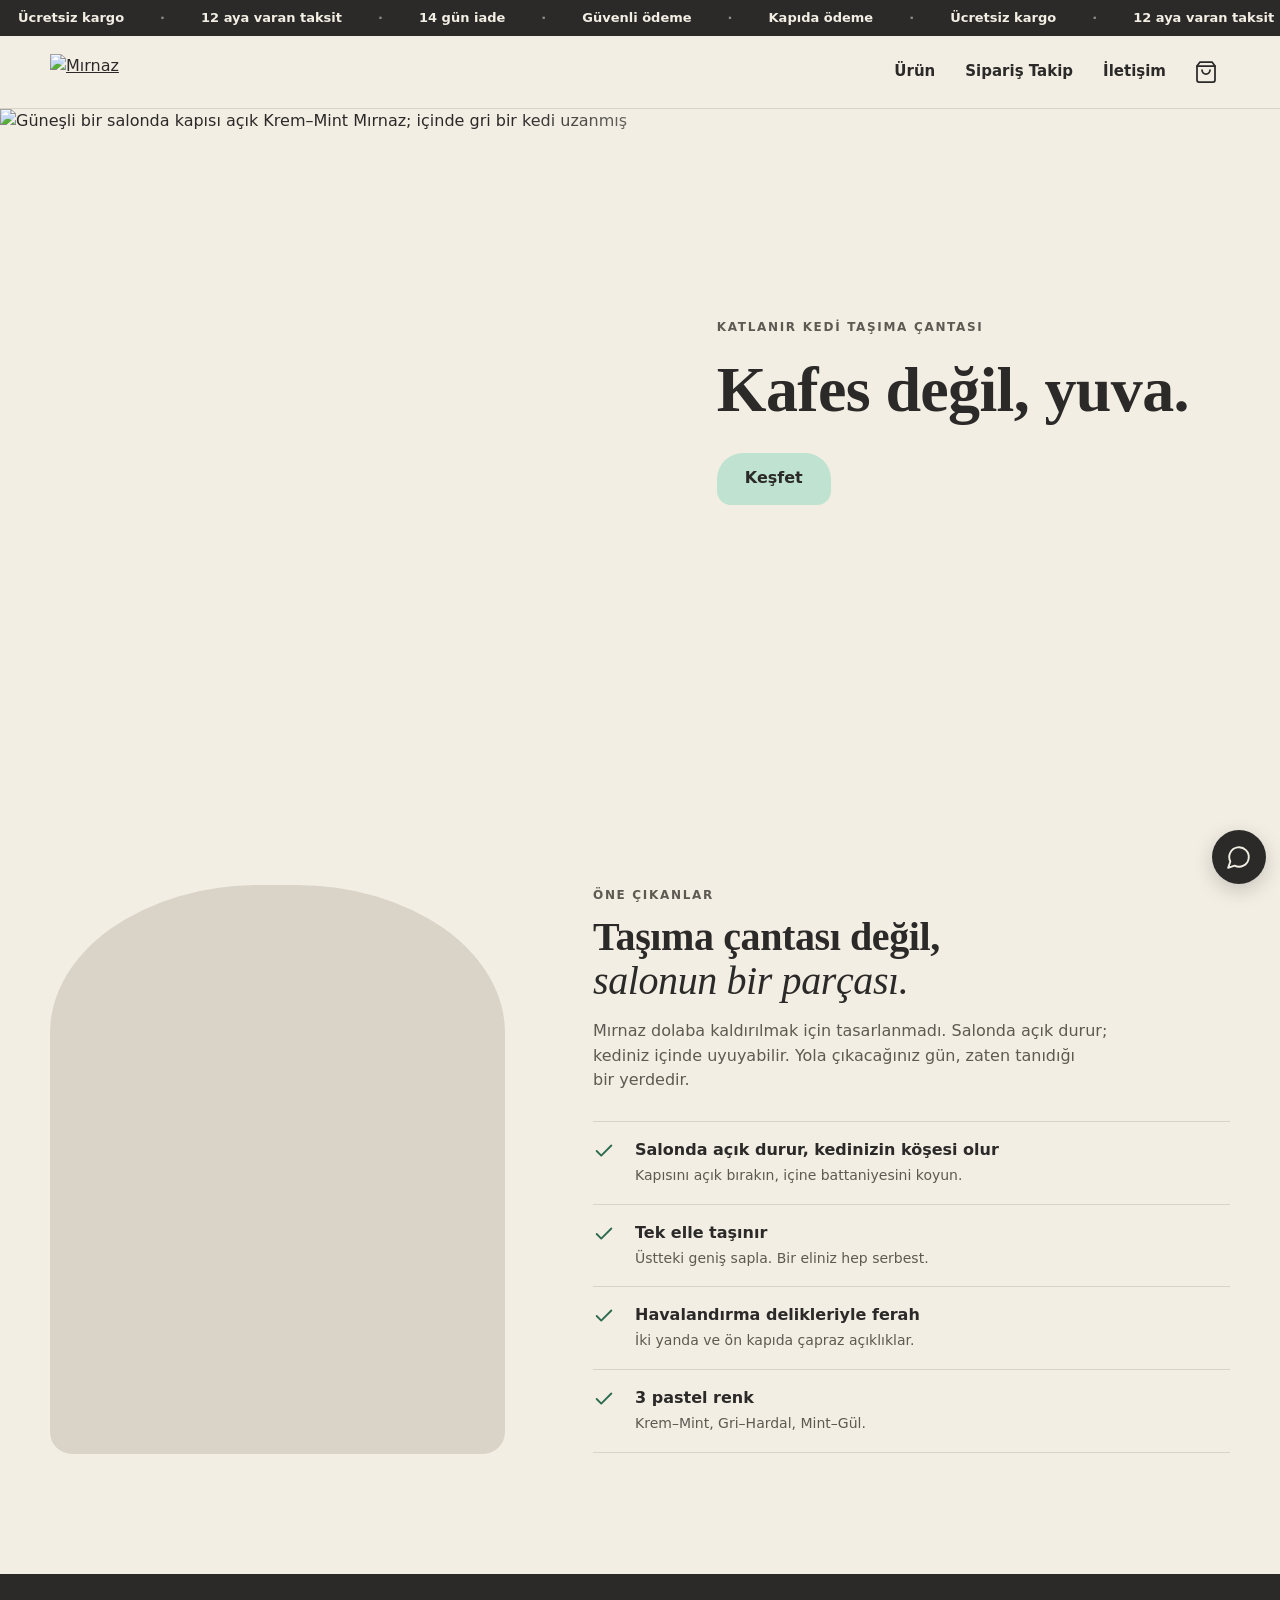
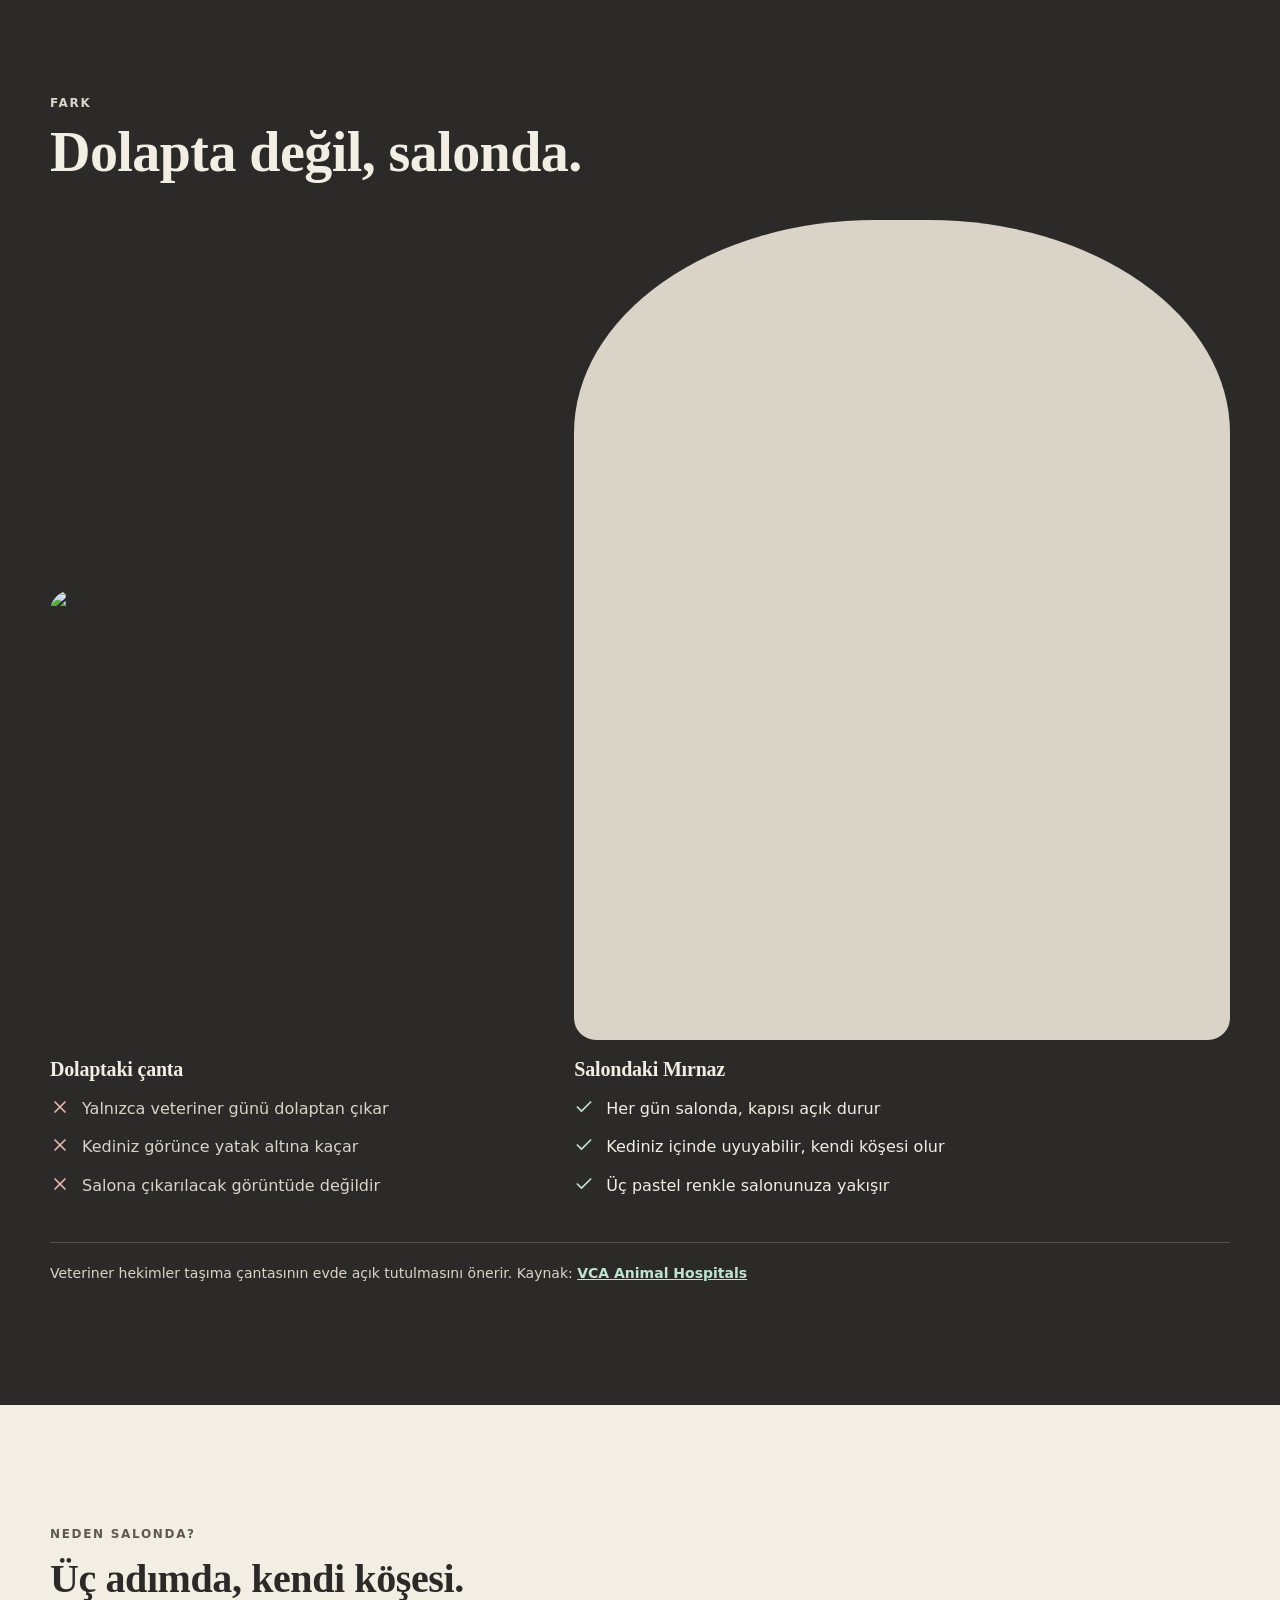
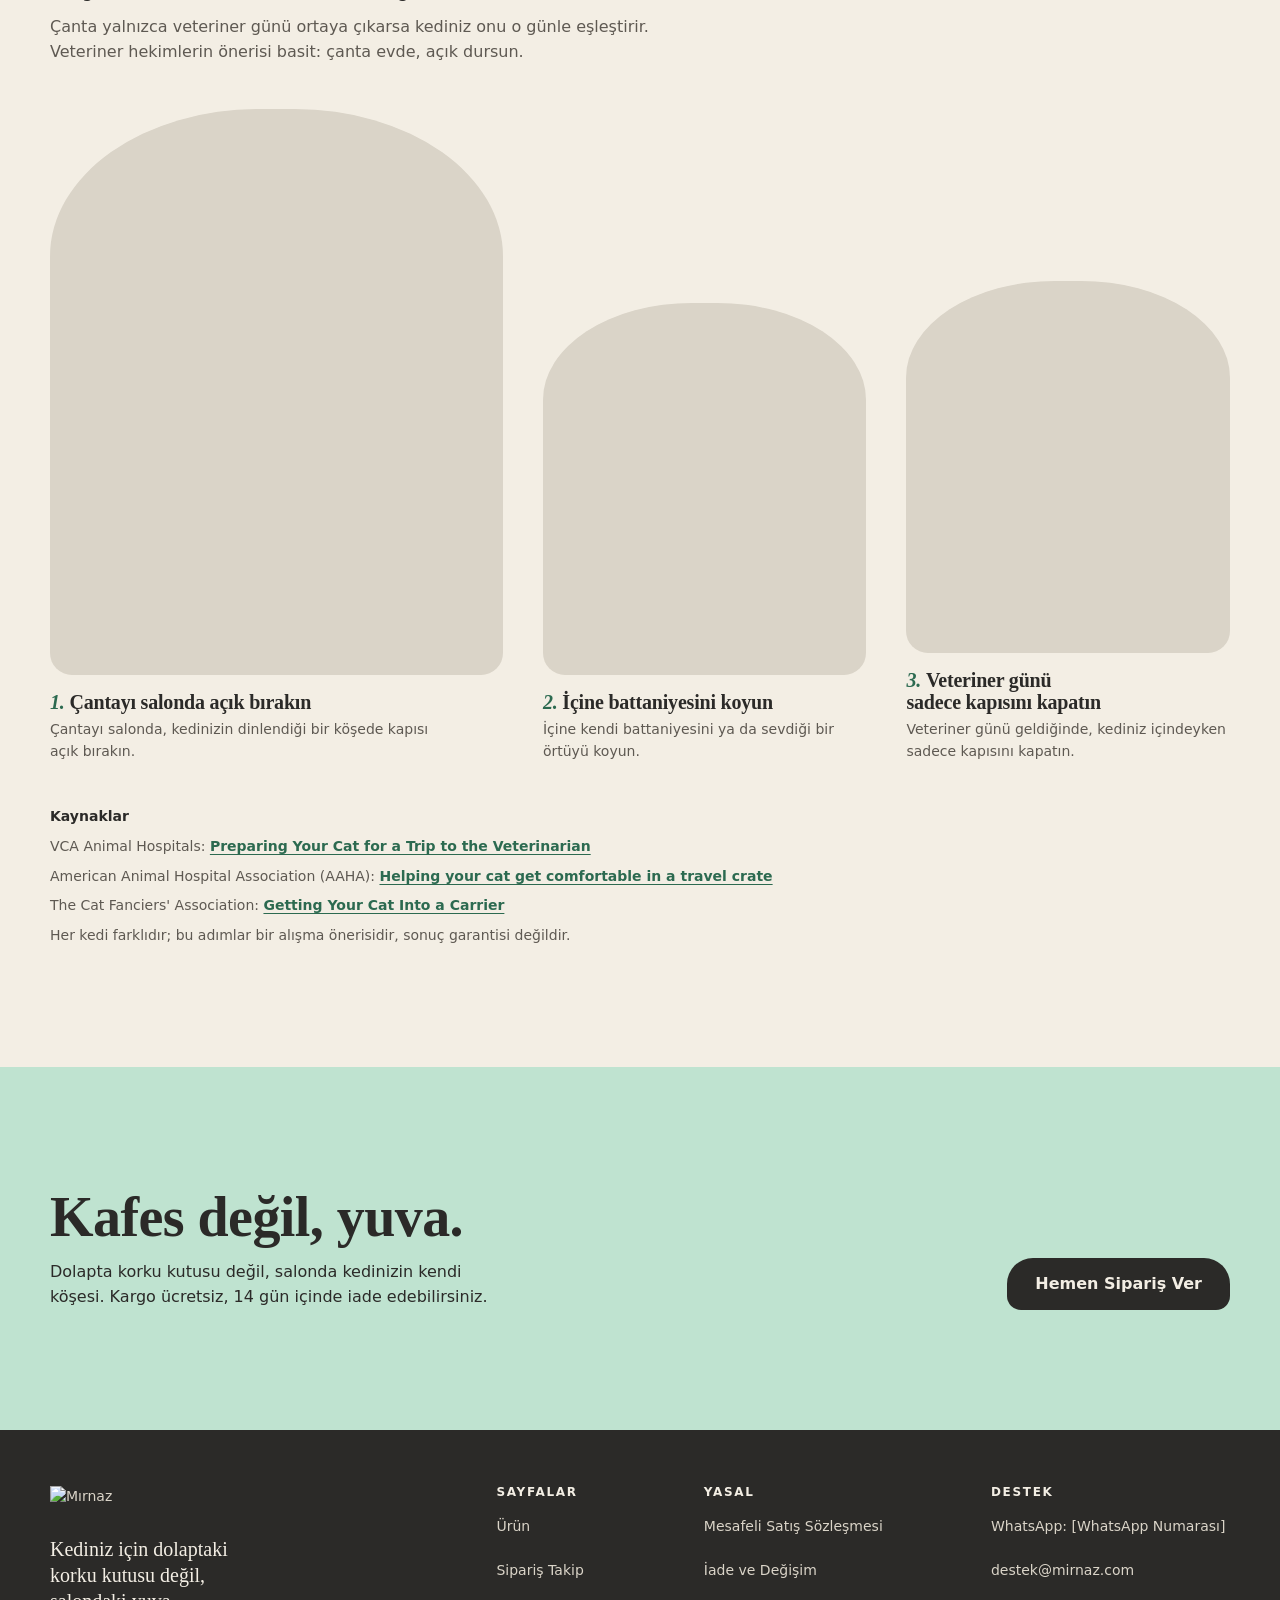
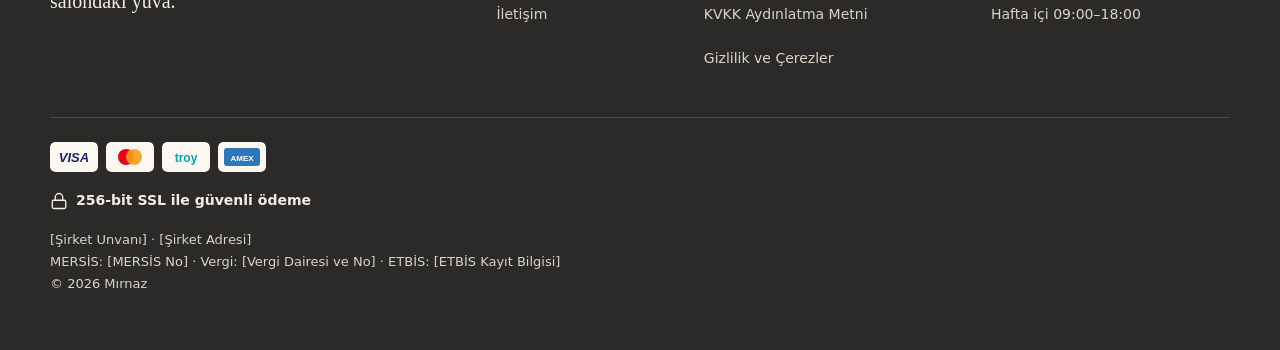
==== index.html @ cc8a9ced "Mirnaz demo site (static export)" ====
<!DOCTYPE html><!--mHyuqJrf4FC2eGvImsXGm--><html lang="tr"><head><meta charSet="utf-8"/><meta name="viewport" content="width=device-width, initial-scale=1"/><link rel="preload" as="image" href="/MirnazDemo/logo/logo-yatay-koyu.svg"/><link rel="preload" as="image" href="/MirnazDemo/logo/logo-yatay-acik.svg"/><style data-precedence="next" data-href="/MirnazDemo/_next/static/css/2a29ddf878c42f1a.css">@font-face{font-family:Fraunces;src:url(/MirnazDemo/fonts/fraunces.woff2) format("woff2");font-weight:400 700;font-style:normal;font-display:swap}@font-face{font-family:Fraunces;src:url(/MirnazDemo/fonts/fraunces-italic.woff2) format("woff2");font-weight:400 700;font-style:italic;font-display:swap}@font-face{font-family:Nunito Sans;src:url(/MirnazDemo/fonts/nunito-sans.woff2) format("woff2");font-weight:400 800;font-style:normal;font-display:swap}:root{--krem:#f3eee4;--kagit:#fbf8f2;--mint:#bfe3d0;--mint-koyu:#2c6a50;--hardal:#e3b04b;--gul:#e9b9b3;--koyu:#2b2a28;--gri-700:#5e5952;--gri-500:#8a847a;--gri-300:#dad4c8;--r-s:8px;--r-m:14px;--r-l:22px;--r-hap:999px;--kemer:46% 46% var(--r-l) var(--r-l) /26% 26% var(--r-l) var(--r-l);--serif:"Fraunces",Georgia,serif;--sans:"Nunito Sans",system-ui,-apple-system,"Segoe UI",sans-serif;--bolum:72px;--kenar:20px;--genis:1180px;--duyuru-y:36px;--header-y:60px}@media (min-width:900px){:root{--bolum:120px;--kenar:40px;--header-y:72px}}*,:after,:before{box-sizing:border-box}html{-webkit-text-size-adjust:100%;scroll-behavior:smooth}body{margin:0;background:var(--krem);color:var(--koyu);font-family:var(--sans);font-size:16px;line-height:1.55;-webkit-font-smoothing:antialiased;overflow-x:hidden}img,svg,video{display:block;max-width:100%}img{height:auto}a{color:inherit}button,input,select,textarea{font:inherit;color:inherit}dd,dl,figure,h1,h2,h3,ol,p,ul{margin:0;padding:0}ol,ul{list-style:none}h1,h2,h3{font-family:var(--serif);font-weight:560;line-height:1.1;letter-spacing:-.01em;text-wrap:balance}p{text-wrap:pretty}:focus-visible{outline:3px solid var(--mint-koyu);outline-offset:3px;border-radius:4px}.gorunmez{width:1px;height:1px;overflow:hidden;clip:rect(0 0 0 0);white-space:nowrap}.atla,.gorunmez{position:absolute}.atla{left:-999px;top:8px;background:var(--koyu);color:var(--krem);padding:10px 16px;border-radius:var(--r-s);z-index:100}.atla:focus{left:8px}.sar{width:100%;max-width:calc(var(--genis) + 2 * var(--kenar));margin:0 auto;padding:0 var(--kenar)}.bolum{padding:var(--bolum) 0}.ust-etiket{font-size:12px;font-weight:700;letter-spacing:.14em;color:var(--gri-700)}.h1,.h2,.h3{font-family:var(--serif);font-weight:560;line-height:1.1;letter-spacing:-.01em}.h1{font-size:40px}.h2{font-size:28px}.h3{font-size:20px}@media (min-width:900px){.h1{font-size:56px}.h2{font-size:40px}}.italik{font-style:italic;font-weight:480}.ikincil{color:var(--gri-700)}.kucuk{font-size:14px}.link{color:var(--mint-koyu);font-weight:700;text-underline-offset:3px}.dogrulanacak{color:var(--gri-700);font-style:italic}.btn{display:inline-flex;align-items:center;justify-content:center;gap:8px;min-height:52px;padding:0 28px;border:0;cursor:pointer;text-decoration:none;font-weight:800;font-size:16px;border-radius:26px 26px var(--r-m) var(--r-m);transition:transform .15s ease,background .15s ease;-webkit-tap-highlight-color:transparent}.btn:active{transform:translateY(1px)}.btn-birincil{background:var(--mint);color:var(--koyu)}.btn-birincil:hover{background:#b0dbc5}.btn-ikincil{background:transparent;color:var(--koyu);box-shadow:inset 0 0 0 1.5px var(--koyu)}.btn-koyu{background:var(--koyu);color:var(--krem)}.btn-tam{width:100%}.btn[disabled]{opacity:.6;cursor:default}.kemer{border-radius:var(--kemer);overflow:hidden;background:var(--gri-300)}.kemer img,.kemer video{width:100%;height:100%;object-fit:cover}.rozet{display:inline-flex;gap:6px;background:var(--mint);color:var(--koyu);font-size:12px;font-weight:800;letter-spacing:.06em;padding:6px 12px 5px;border-radius:14px 14px 6px 6px}.duyuru,.rozet{align-items:center}.duyuru{height:var(--duyuru-y);background:var(--koyu);color:var(--krem);font-size:13px;font-weight:600;overflow:hidden;display:flex}.duyuru-serit{display:flex;gap:0;white-space:nowrap;animation:kay 34s linear infinite}.duyuru-serit span{padding:0 18px}.duyuru-serit span:after{content:"·";margin-left:36px;opacity:.5}.duyuru.durdu .duyuru-serit{animation-play-state:paused}@keyframes kay{to{transform:translateX(-50%)}}.header{position:-webkit-sticky;position:sticky;top:0;z-index:40;background:rgba(243,238,228,.96);border-bottom:1px solid var(--gri-300)}.header-ic{height:var(--header-y);justify-content:space-between;gap:12px}.header-ic,.logo-link{display:flex;align-items:center}.logo-link{min-height:44px}.logo-link img{height:30px;width:auto}@media (min-width:900px){.logo-link img{height:36px}}.menu{display:flex;gap:2px}.menu,.menu a{align-items:center}.menu a{display:none;min-height:44px;padding:0 14px;text-decoration:none;font-weight:700;font-size:15px;border-radius:var(--r-hap)}.menu a:hover{background:rgba(43,42,40,.06)}@media (min-width:760px){.menu a{display:inline-flex}}.ikon-btn{position:relative;width:48px;height:48px;display:inline-flex;background:none;border:0;cursor:pointer;border-radius:50%}.ikon-btn,.sepet-adet{align-items:center;justify-content:center}.sepet-adet{position:absolute;top:4px;right:2px;min-width:20px;height:20px;padding:0 5px;background:var(--mint);color:var(--koyu);border-radius:var(--r-hap);font-size:12px;font-weight:800;display:flex}.mobil-menu{display:flex;gap:4px;overflow-x:auto;padding:0 var(--kenar) 8px;margin-top:-4px}.mobil-menu a{flex:none;min-height:44px;display:inline-flex;align-items:center;padding:0 14px;font-weight:700;font-size:14px;text-decoration:none;background:var(--kagit);border:1px solid var(--gri-300);border-radius:var(--r-hap)}@media (min-width:760px){.mobil-menu{display:none}}.perde{position:fixed;inset:0;background:rgba(43,42,40,.45);z-index:60}.cekmece{position:fixed;top:0;right:0;bottom:0;width:min(420px,100%);background:var(--kagit);z-index:61;display:flex;flex-direction:column;box-shadow:-8px 0 40px rgba(0,0,0,.12)}.cekmece-bas{display:flex;align-items:center;justify-content:space-between;padding:14px 12px 14px 20px;border-bottom:1px solid var(--gri-300)}.cekmece-govde{flex:1 1;overflow-y:auto;padding:16px 20px}.cekmece-alt{padding:16px 20px calc(16px + env(safe-area-inset-bottom));border-top:1px solid var(--gri-300);grid-gap:12px}.cekmece-alt,.satir{display:grid;gap:12px}.satir{grid-template-columns:72px 1fr auto;grid-gap:12px;align-items:center;padding:12px 0;border-bottom:1px solid var(--gri-300)}.satir img{width:72px;height:72px;border-radius:var(--r-m);background:var(--krem)}.adetci{border:1.5px solid var(--gri-300);border-radius:var(--r-hap)}.adetci,.adetci button{display:inline-flex;align-items:center}.adetci button{width:44px;height:44px;background:none;border:0;cursor:pointer;justify-content:center}.adetci span{min-width:22px;text-align:center;font-weight:800}.oneri{background:var(--krem);border-radius:var(--r-m);padding:14px 16px;margin-top:16px;display:grid;grid-gap:10px;gap:10px}.toplam-satir{display:flex;justify-content:space-between;align-items:baseline;gap:12px}.toplam-satir strong{font-size:20px}.hero{position:relative}.hero img,.hero picture{width:100%}.hero img{aspect-ratio:4/5;object-fit:cover}.hero:after{content:"";pointer-events:none;background:linear-gradient(180deg,rgba(243,238,228,.88) 0,rgba(243,238,228,.7) 26%,rgba(243,238,228,0) 48%)}.hero-metin,.hero:after{position:absolute;inset:0}.hero-metin{z-index:1;padding:32px var(--kenar) 8%;display:flex;flex-direction:column;align-items:flex-start;gap:12px}.hero-metin h1{font-size:44px;max-width:9ch}.hero-cta{margin-top:auto}@media (min-width:900px){.hero img{aspect-ratio:16/8.2}.hero:after{background:linear-gradient(270deg,rgba(243,238,228,.94) 0,rgba(243,238,228,.86) 34%,rgba(243,238,228,0) 60%)}.hero-metin{inset:0 0 0 auto;width:44%;justify-content:center;padding:0 var(--kenar) 4% 0;gap:18px}.hero-metin h1{font-size:64px;max-width:none}.hero-cta{margin-top:10px}}.one{display:grid;grid-gap:36px;gap:36px;align-items:center}@media (min-width:900px){.one{grid-template-columns:5fr 7fr;gap:88px}}.one-gorsel{aspect-ratio:4/5}.liste{display:grid;margin-top:28px;border-top:1px solid var(--gri-300)}.liste li{display:grid;grid-template-columns:28px 1fr;grid-gap:14px;gap:14px;padding:16px 0;border-bottom:1px solid var(--gri-300)}.liste svg{color:var(--mint-koyu);margin-top:2px}.liste strong{display:block;font-weight:800}.kontrast{background:var(--koyu);color:var(--krem)}.kontrast .ust-etiket{color:var(--gri-300)}.kontrast-izgara{display:grid;grid-gap:28px;gap:28px;margin-top:36px}@media (min-width:900px){.kontrast-izgara{grid-template-columns:5fr 7fr;gap:56px;align-items:end}}.kontrast figure{display:grid;grid-gap:18px;gap:18px}.kontrast .eski{aspect-ratio:4/5;border-radius:var(--r-l);overflow:hidden}.kontrast .eski img,.kontrast .yeni img{width:100%;height:100%;object-fit:cover}.kontrast .yeni{aspect-ratio:4/5}@media (min-width:900px){.kontrast .eski{max-width:360px}}.kontrast h3{font-size:20px;margin-bottom:10px}.madde li{display:grid;grid-template-columns:22px 1fr;grid-gap:10px;gap:10px;padding:7px 0;color:var(--gri-300)}.madde.iyi li{color:var(--krem)}.madde.iyi svg{color:var(--mint)}.madde.kotu svg{color:var(--gul)}.bilgi-notu{margin-top:36px;padding-top:20px;border-top:1px solid rgba(243,238,228,.2);color:var(--gri-300);font-size:14px}.bilgi-notu a{color:var(--mint);font-weight:700}.rehber-bas{display:grid;grid-gap:14px;gap:14px;max-width:640px}.adimlar{display:grid;grid-gap:40px;gap:40px;margin-top:44px;counter-reset:adim}.adim{display:grid;grid-gap:16px;gap:16px;counter-increment:adim}.adim .kemer{aspect-ratio:4/5}.adim h3:before{content:counter(adim) ". ";font-style:italic;color:var(--mint-koyu)}@media (min-width:900px){.adimlar{grid-template-columns:7fr 5fr 5fr;gap:40px;align-items:end}.adim:nth-child(2) .kemer,.adim:nth-child(3) .kemer{aspect-ratio:4/4.6}}.kaynakca{margin-top:44px;display:grid;grid-gap:8px;gap:8px;font-size:14px;color:var(--gri-700)}.kapanis{background:var(--mint);text-align:left}.kapanis-ic{display:grid;grid-gap:22px;gap:22px;justify-items:start}@media (min-width:900px){.kapanis-ic{grid-template-columns:1fr auto;align-items:end}}.yorumlar{display:grid;grid-gap:16px;gap:16px;margin-top:32px}@media (min-width:900px){.yorumlar{grid-template-columns:7fr 5fr}}.yorum{background:var(--kagit);border-radius:var(--r-l);padding:24px;display:grid;grid-gap:12px;gap:12px}.urun{display:grid;grid-gap:20px;gap:20px;padding-top:12px}@media (min-width:900px){.urun{grid-template-columns:7fr 5fr;gap:64px;padding-top:40px;align-items:start}.urun-bilgi{position:-webkit-sticky;position:sticky;top:calc(var(--header-y) + 24px)}}.galeri-ana{position:relative}.galeri-serit{display:flex;overflow-x:auto;scroll-snap-type:x mandatory;scrollbar-width:none;margin:0 calc(-1 * var(--kenar))}.galeri-serit::-webkit-scrollbar{display:none}.galeri-serit button{flex:none;width:100%;scroll-snap-align:center;padding:0;border:0;background:var(--kagit);cursor:zoom-in;aspect-ratio:1/.86}.galeri-serit img{width:100%;height:100%;object-fit:cover}.noktalar{gap:0;margin-top:0}.noktalar,.noktalar button{display:flex;justify-content:center}.noktalar button{width:44px;height:44px;padding:0;border:0;background:none;cursor:pointer;align-items:center}.noktalar i{width:8px;height:8px;border-radius:50%;background:var(--gri-300)}.noktalar [aria-current=true] i{background:var(--koyu)}.onizlemeler{display:none}@media (min-width:900px){.galeri-serit{margin:0;border-radius:var(--kemer)}.galeri-serit button{aspect-ratio:1/1}.noktalar{display:none}.onizlemeler{display:grid;grid-template-columns:repeat(6,1fr);grid-gap:10px;gap:10px;margin-top:12px}.onizlemeler button{padding:0;border:0;background:var(--kagit);border-radius:var(--r-m);overflow:hidden;cursor:pointer;aspect-ratio:1;opacity:.7}.onizlemeler [aria-current=true]{opacity:1;box-shadow:0 0 0 2px var(--koyu)}.onizlemeler img{width:100%;height:100%;object-fit:cover}}.tamekran{position:fixed;inset:0;z-index:80;background:rgba(43,42,40,.96);display:flex;align-items:center;justify-content:center;padding:16px}.tamekran img{max-width:100%;max-height:100%;object-fit:contain;border-radius:var(--r-m)}.tamekran .kapat{position:absolute;top:12px;right:12px;color:var(--krem)}.urun-bilgi{display:grid;grid-gap:14px;gap:14px}.urun-bilgi h1{font-size:28px}@media (min-width:900px){.urun-bilgi h1{font-size:40px}.urun-bilgi{gap:18px}}.renkler{display:flex;gap:8px;flex-wrap:wrap}.renk{display:inline-flex;align-items:center;gap:8px;min-height:44px;padding:0 14px 0 8px;background:var(--kagit);border:1.5px solid var(--gri-300);border-radius:var(--r-hap);cursor:pointer;font-weight:700;font-size:14px}.renk[aria-pressed=true]{border-color:var(--koyu);box-shadow:inset 0 0 0 1px var(--koyu)}.renk i{width:26px;height:26px;border-radius:50%;border:1px solid rgba(0,0,0,.12)}.cipler{display:flex;flex-wrap:wrap;gap:6px 14px;font-size:14px;color:var(--gri-700)}.cipler li{display:inline-flex;align-items:center;gap:6px}.cipler svg{color:var(--mint-koyu)}.fiyat{font-family:var(--serif);font-size:40px;font-weight:600;line-height:1}.paketler{display:grid;grid-template-columns:1fr 1fr;grid-gap:8px;gap:8px}.paket{text-align:left;background:var(--kagit);border:1.5px solid var(--gri-300);border-radius:var(--r-m);padding:10px 14px;cursor:pointer;display:grid;grid-gap:2px;gap:2px;min-height:64px}.paket[aria-pressed=true]{border-color:var(--koyu);box-shadow:inset 0 0 0 1px var(--koyu)}.paket b{font-weight:800}.paket span{font-size:13px;color:var(--gri-700)}.butonlar{display:grid;grid-gap:8px;gap:8px}.guven{display:flex;flex-wrap:wrap;gap:6px 16px;font-size:13px;font-weight:700}.guven li{display:inline-flex;align-items:center;gap:6px}.guven svg{color:var(--mint-koyu)}.teslimat{background:var(--kagit);border-radius:var(--r-m);padding:12px 14px;font-size:14px;display:grid;grid-template-columns:22px 1fr;grid-gap:10px;gap:10px;min-height:68px}.video-bolum{display:grid;grid-gap:24px;gap:24px;align-items:center}@media (min-width:900px){.video-bolum{grid-template-columns:5fr 7fr;gap:80px}}.video-bolum .kemer{aspect-ratio:4/5;max-width:440px}.video-bolum video{transform:scale(1.06)}.paneller{border-top:1px solid var(--gri-300)}details{border-bottom:1px solid var(--gri-300)}summary{list-style:none;cursor:pointer;min-height:60px;display:flex;align-items:center;justify-content:space-between;gap:16px;font-weight:800;font-size:17px}summary::-webkit-details-marker{display:none}summary svg{flex:none;transition:transform .2s ease}details[open] summary svg{transform:rotate(45deg)}.panel-ic{padding:0 0 22px;display:grid;grid-gap:10px;gap:10px;color:var(--gri-700);max-width:68ch}.panel-ic dl{display:grid;grid-template-columns:1fr 1fr;grid-gap:8px 16px;gap:8px 16px}.panel-ic dt{color:var(--gri-700)}.panel-ic dd{color:var(--koyu);font-weight:700}.nb{white-space:nowrap}.panel-ic ol{list-style:decimal}.panel-ic ol,.panel-ic ul{display:grid;grid-gap:6px;gap:6px;padding-left:20px}.panel-ic ul{list-style:disc}.iki-sutun{display:grid;grid-gap:40px;gap:40px}@media (min-width:900px){.iki-sutun{grid-template-columns:5fr 7fr;gap:80px}}.tablo{width:100%;border-collapse:collapse;background:var(--kagit);border-radius:var(--r-l);overflow:hidden}.tablo td,.tablo th{padding:14px 12px;text-align:center;border-bottom:1px solid var(--gri-300);font-size:15px}.tablo td:first-child,.tablo th:first-child{text-align:left;padding-left:18px}.tablo thead th{font-size:13px;font-weight:800;vertical-align:bottom}.tablo td:last-child,.tablo thead th:last-child{background:var(--mint)}.tablo tr:last-child td{border-bottom:0}.tablo svg{display:inline-block}.evet{color:var(--mint-koyu)}.hayir{color:var(--gri-500)}.serit{background:var(--kagit);border-top:1px solid var(--gri-300);border-bottom:1px solid var(--gri-300)}.serit ul{display:grid;grid-template-columns:1fr 1fr;grid-gap:18px 12px;gap:18px 12px;padding:28px 0}@media (min-width:900px){.serit ul{grid-template-columns:repeat(4,auto);justify-content:space-between}}.serit li{display:flex;align-items:center;gap:10px;font-weight:800;font-size:14px}.serit svg{color:var(--mint-koyu);flex:none}.alt-cubuk{position:fixed;left:0;right:0;bottom:0;z-index:45;background:var(--kagit);border-top:1px solid var(--gri-300);padding:10px var(--kenar) calc(10px + env(safe-area-inset-bottom));display:flex;align-items:center;justify-content:space-between;gap:14px;transform:translateY(110%);transition:transform .2s ease}.alt-cubuk.gorunur{transform:none}.alt-cubuk strong{font-family:var(--serif);font-size:22px}.alt-cubuk .btn{min-height:48px}@media (min-width:900px){.alt-cubuk{display:none}}.wa{position:fixed;right:14px;bottom:calc(16px + env(safe-area-inset-bottom));z-index:44;width:54px;height:54px;border-radius:50%;background:var(--koyu);color:var(--krem);display:flex;align-items:center;justify-content:center;box-shadow:0 6px 20px rgba(0,0,0,.18);transition:bottom .2s ease}body.alt-cubuk-acik .wa{bottom:calc(84px + env(safe-area-inset-bottom))}.footer{background:var(--koyu);color:var(--gri-300);padding:56px 0 calc(96px + env(safe-area-inset-bottom));font-size:14px}.footer a{text-decoration:none;display:inline-flex;min-height:44px;align-items:center}.footer a:hover{color:var(--krem)}.footer-izgara{display:grid;grid-gap:32px;gap:32px}@media (min-width:900px){.footer-izgara{grid-template-columns:5fr 2fr 3fr 3fr;gap:48px}.footer{padding-bottom:56px}}.footer h2{font-family:var(--sans);font-size:12px;letter-spacing:.14em;font-weight:800;color:var(--krem);margin-bottom:6px}.footer .tanim{color:var(--krem);font-family:var(--serif);font-size:20px;line-height:1.3;margin-top:16px;max-width:22ch}.footer-alt{margin-top:36px;padding-top:24px;border-top:1px solid rgba(243,238,228,.16);display:grid;grid-gap:18px;gap:18px}.kartlar{display:flex;gap:8px;flex-wrap:wrap;align-items:center}.kartlar svg{height:30px;width:auto;border-radius:5px}.ssl{display:inline-flex;align-items:center;gap:8px;font-weight:700;color:var(--krem)}.sirket{display:grid;grid-gap:2px;gap:2px;font-size:13px}.sayfa-bas{padding:40px 0 24px;display:grid;grid-gap:10px;gap:10px}.form{grid-gap:16px;gap:16px}.alan,.form{display:grid}.alan{grid-gap:6px;gap:6px}.alan label,.alan legend{font-weight:800;font-size:14px}.alan input,.alan select,.alan textarea{width:100%;min-height:52px;padding:12px 14px;font-size:16px;background:var(--kagit);border:1.5px solid var(--gri-300);border-radius:var(--r-m)}.alan textarea{min-height:96px;resize:vertical}.alan input:focus,.alan select:focus,.alan textarea:focus{border-color:var(--koyu);outline:none;box-shadow:0 0 0 3px rgba(44,106,80,.25)}.alan [aria-invalid=true]{border-color:#9c2f22}.hata{color:#9c2f22;font-size:14px;font-weight:700}.iki{display:grid;grid-gap:16px;gap:16px}@media (min-width:560px){.iki{grid-template-columns:1fr 1fr}}fieldset{border:0;padding:0;margin:0;min-width:0}.kutu{border-radius:var(--r-l);padding:20px;grid-gap:16px;gap:16px}.kutu,.secenek{background:var(--kagit);display:grid}.secenek{grid-template-columns:24px 1fr auto;grid-gap:12px;gap:12px;align-items:center;min-height:56px;padding:10px 14px;border:1.5px solid var(--gri-300);border-radius:var(--r-m);cursor:pointer}.secenek:has(input:checked){border-color:var(--koyu);box-shadow:inset 0 0 0 1px var(--koyu)}.secenek input{width:20px;height:20px;min-height:0;accent-color:var(--koyu);padding:0}.odeme{display:grid;grid-gap:28px;gap:28px;padding-bottom:var(--bolum)}@media (min-width:900px){.odeme{grid-template-columns:7fr 5fr;gap:56px;align-items:start}.odeme .ozet{position:-webkit-sticky;position:sticky;top:calc(var(--header-y) + 24px);order:2}}.demo-notu{font-size:13px;color:var(--gri-700);text-align:center}.ozet summary{min-height:52px;font-size:16px}.ozet-satir{display:flex;justify-content:space-between;gap:12px;padding:6px 0}.ozet-satir>:last-child:not(:first-child){white-space:nowrap}.cizelge{display:grid;grid-gap:0;gap:0;margin-top:8px}.cizelge li{display:grid;grid-template-columns:28px 1fr;grid-gap:14px;gap:14px;padding-bottom:22px;position:relative;color:var(--gri-700)}.cizelge li:before{content:"";position:absolute;left:13px;top:28px;bottom:0;width:2px;background:var(--gri-300)}.cizelge li:last-child:before{display:none}.cizelge i{width:28px;height:28px;border-radius:50%;border:2px solid var(--gri-300);background:var(--kagit);display:flex;align-items:center;justify-content:center}.cizelge .tamam{color:var(--koyu);font-weight:800}.cizelge .tamam i{background:var(--mint);border-color:var(--mint)}.cizelge .tamam:before{background:var(--mint-koyu)}.yasal{max-width:72ch;display:grid;grid-gap:16px;gap:16px;padding-bottom:var(--bolum)}.yasal h2{font-size:22px;margin-top:16px}.yasal ul{list-style:disc;padding-left:22px;display:grid;grid-gap:6px;gap:6px}.uyari{background:var(--kagit);border-left:4px solid var(--hardal);padding:14px 16px;border-radius:0 var(--r-m) var(--r-m) 0;font-size:14px}.iletisim{display:grid;grid-gap:32px;gap:32px;padding-bottom:var(--bolum)}@media (min-width:900px){.iletisim{grid-template-columns:5fr 7fr;gap:72px}}.kanal{display:grid;grid-template-columns:28px 1fr;grid-gap:14px;gap:14px;padding:16px 0;border-bottom:1px solid var(--gri-300)}.kanal svg{color:var(--mint-koyu);margin-top:2px}@media (prefers-reduced-motion:reduce){html{scroll-behavior:auto}*,:after,:before{animation:none!important;transition:none!important}.duyuru-serit{flex-wrap:wrap;justify-content:center}.duyuru-serit span[aria-hidden=true]{display:none}}</style><link rel="preload" as="script" fetchPriority="low" href="/MirnazDemo/_next/static/chunks/webpack-dc694d48ca64a6e7.js"/><script src="/MirnazDemo/_next/static/chunks/4bd1b696-c023c6e3521b1417.js" async=""></script><script src="/MirnazDemo/_next/static/chunks/255-85df3a6ae0adddc4.js" async=""></script><script src="/MirnazDemo/_next/static/chunks/main-app-77842c04056476f9.js" async=""></script><script src="/MirnazDemo/_next/static/chunks/619-ba102abea3e3d0e4.js" async=""></script><script src="/MirnazDemo/_next/static/chunks/app/layout-7656b4eef2bde3d2.js" async=""></script><script src="/MirnazDemo/_next/static/chunks/356-ec6188ee0d0cf5b1.js" async=""></script><script src="/MirnazDemo/_next/static/chunks/app/page-6292bad92c119277.js" async=""></script><meta name="theme-color" content="#f3eee4"/><title>Mırnaz · Kafes değil, yuva.</title><meta name="description" content="Mırnaz Katlanır Kedi Taşıma Çantası. Dolapta korku kutusu değil, salonda kedinizin kendi köşesi. Ücretsiz kargo, 14 gün iade."/><meta property="og:title" content="Mırnaz · Kafes değil, yuva."/><meta property="og:description" content="Mırnaz Katlanır Kedi Taşıma Çantası. Dolapta korku kutusu değil, salonda kedinizin kendi köşesi. Ücretsiz kargo, 14 gün iade."/><meta property="og:site_name" content="Mırnaz"/><meta property="og:locale" content="tr_TR"/><meta property="og:image" content="https://mirnaz.com/MirnazDemo/img/banner-1200.webp"/><meta property="og:type" content="website"/><meta name="twitter:card" content="summary_large_image"/><meta name="twitter:title" content="Mırnaz · Kafes değil, yuva."/><meta name="twitter:description" content="Mırnaz Katlanır Kedi Taşıma Çantası. Dolapta korku kutusu değil, salonda kedinizin kendi köşesi. Ücretsiz kargo, 14 gün iade."/><meta name="twitter:image" content="https://mirnaz.com/MirnazDemo/img/banner-1200.webp"/><link rel="icon" href="/MirnazDemo/logo/favicon.svg"/><script src="/MirnazDemo/_next/static/chunks/polyfills-42372ed130431b0a.js" noModule=""></script></head><body><div hidden=""><!--$--><!--/$--></div><a href="#icerik" class="atla">İçeriğe geç</a><div class="duyuru" role="note" aria-label="Ücretsiz kargo, 12 aya varan taksit, 14 gün iade, Güvenli ödeme, Kapıda ödeme"><div class="duyuru-serit"><span>Ücretsiz kargo</span><span>12 aya varan taksit</span><span>14 gün iade</span><span>Güvenli ödeme</span><span>Kapıda ödeme</span><span aria-hidden="true">Ücretsiz kargo</span><span aria-hidden="true">12 aya varan taksit</span><span aria-hidden="true">14 gün iade</span><span aria-hidden="true">Güvenli ödeme</span><span aria-hidden="true">Kapıda ödeme</span></div></div><header class="header"><div class="sar header-ic"><a class="logo-link" aria-label="Mırnaz anasayfa" href="/MirnazDemo/"><img src="/MirnazDemo/logo/logo-yatay-koyu.svg" alt="Mırnaz" width="160" height="36"/></a><nav class="menu" aria-label="Ana menü"><a href="/MirnazDemo/katlanir-kedi-tasima-cantasi/">Ürün</a><a href="/MirnazDemo/siparis-takip/">Sipariş Takip</a><a href="/MirnazDemo/iletisim/">İletişim</a><button class="ikon-btn" aria-label="Sepet, 0 ürün"><svg xmlns="http://www.w3.org/2000/svg" width="24" height="24" viewBox="0 0 24 24" fill="none" stroke="currentColor" stroke-width="1.75" stroke-linecap="round" stroke-linejoin="round" class="lucide lucide-shopping-bag"><path d="M6 2 3 6v14a2 2 0 0 0 2 2h14a2 2 0 0 0 2-2V6l-3-4Z"></path><path d="M3 6h18"></path><path d="M16 10a4 4 0 0 1-8 0"></path></svg></button></nav></div><nav class="mobil-menu" aria-label="Menü"><a href="/MirnazDemo/katlanir-kedi-tasima-cantasi/">Ürün</a><a href="/MirnazDemo/siparis-takip/">Sipariş Takip</a><a href="/MirnazDemo/iletisim/">İletişim</a></nav></header><main id="icerik"><section class="hero" aria-label="Tanıtım"><picture><source media="(min-width: 900px)" srcSet="/MirnazDemo/img/banner-1200.webp 1200w, /MirnazDemo/img/banner-1920.webp 1920w" sizes="100vw"/><img src="/MirnazDemo/img/banner-m-828.webp" srcSet="/MirnazDemo/img/banner-m-640.webp 640w, /MirnazDemo/img/banner-m-828.webp 828w" sizes="100vw" alt="Güneşli bir salonda kapısı açık Krem–Mint Mırnaz; içinde gri bir kedi uzanmış" width="828" height="1035" fetchPriority="high" decoding="async"/></picture><div class="hero-metin"><p class="ust-etiket">KATLANIR KEDİ TAŞIMA ÇANTASI</p><h1>Kafes değil, yuva.</h1><div class="hero-cta"><a class="btn btn-birincil" href="/MirnazDemo/katlanir-kedi-tasima-cantasi/">Keşfet</a></div></div></section><section class="bolum" aria-labelledby="one-baslik"><div class="sar one"><div class="kemer one-gorsel"><img alt="Krem zemin üzerinde Krem–Mint Mırnaz kedi taşıma çantası" loading="lazy" width="1200" height="1500" decoding="async" data-nimg="1" style="color:transparent" src="/MirnazDemo/img/ozellik.webp"/></div><div><p class="ust-etiket">ÖNE ÇIKANLAR</p><h2 id="one-baslik" class="h2" style="margin-top:10px">Taşıma çantası değil, <span class="italik">salonun bir parçası.</span></h2><p class="ikincil" style="margin-top:16px;max-width:52ch">Mırnaz dolaba kaldırılmak için tasarlanmadı. Salonda açık durur; kediniz içinde uyuyabilir. Yola çıkacağınız gün, zaten tanıdığı bir yerdedir.</p><ul class="liste"><li><svg xmlns="http://www.w3.org/2000/svg" width="22" height="22" viewBox="0 0 24 24" fill="none" stroke="currentColor" stroke-width="2" stroke-linecap="round" stroke-linejoin="round" class="lucide lucide-check" aria-hidden="true"><path d="M20 6 9 17l-5-5"></path></svg><span><strong>Salonda açık durur, kedinizin köşesi olur</strong><span class="ikincil kucuk">Kapısını açık bırakın, içine battaniyesini koyun.</span></span></li><li><svg xmlns="http://www.w3.org/2000/svg" width="22" height="22" viewBox="0 0 24 24" fill="none" stroke="currentColor" stroke-width="2" stroke-linecap="round" stroke-linejoin="round" class="lucide lucide-check" aria-hidden="true"><path d="M20 6 9 17l-5-5"></path></svg><span><strong>Tek elle taşınır</strong><span class="ikincil kucuk">Üstteki geniş sapla. Bir eliniz hep serbest.</span></span></li><li><svg xmlns="http://www.w3.org/2000/svg" width="22" height="22" viewBox="0 0 24 24" fill="none" stroke="currentColor" stroke-width="2" stroke-linecap="round" stroke-linejoin="round" class="lucide lucide-check" aria-hidden="true"><path d="M20 6 9 17l-5-5"></path></svg><span><strong>Havalandırma delikleriyle ferah</strong><span class="ikincil kucuk">İki yanda ve ön kapıda çapraz açıklıklar.</span></span></li><li><svg xmlns="http://www.w3.org/2000/svg" width="22" height="22" viewBox="0 0 24 24" fill="none" stroke="currentColor" stroke-width="2" stroke-linecap="round" stroke-linejoin="round" class="lucide lucide-check" aria-hidden="true"><path d="M20 6 9 17l-5-5"></path></svg><span><strong>3 pastel renk</strong><span class="ikincil kucuk">Krem–Mint, Gri–Hardal, Mint–Gül.</span></span></li></ul></div></div></section><section class="bolum kontrast" aria-labelledby="kontrast-baslik"><div class="sar"><p class="ust-etiket">FARK</p><h2 id="kontrast-baslik" class="h1" style="margin-top:10px">Dolapta değil, salonda.</h2><div class="kontrast-izgara"><figure><div class="eski"><img alt="Karanlık bir dolapta duran, tozlu, tel kapılı koyu renk eski taşıma çantası" loading="lazy" width="1200" height="1500" decoding="async" data-nimg="1" style="color:transparent" src="/MirnazDemo/img/kontrast-dolap.webp"/></div><figcaption><h3>Dolaptaki çanta</h3><ul class="madde kotu"><li><svg xmlns="http://www.w3.org/2000/svg" width="20" height="20" viewBox="0 0 24 24" fill="none" stroke="currentColor" stroke-width="2" stroke-linecap="round" stroke-linejoin="round" class="lucide lucide-x" aria-hidden="true"><path d="M18 6 6 18"></path><path d="m6 6 12 12"></path></svg><span>Yalnızca veteriner günü dolaptan çıkar</span></li><li><svg xmlns="http://www.w3.org/2000/svg" width="20" height="20" viewBox="0 0 24 24" fill="none" stroke="currentColor" stroke-width="2" stroke-linecap="round" stroke-linejoin="round" class="lucide lucide-x" aria-hidden="true"><path d="M18 6 6 18"></path><path d="m6 6 12 12"></path></svg><span>Kediniz görünce yatak altına kaçar</span></li><li><svg xmlns="http://www.w3.org/2000/svg" width="20" height="20" viewBox="0 0 24 24" fill="none" stroke="currentColor" stroke-width="2" stroke-linecap="round" stroke-linejoin="round" class="lucide lucide-x" aria-hidden="true"><path d="M18 6 6 18"></path><path d="m6 6 12 12"></path></svg><span>Salona çıkarılacak görüntüde değildir</span></li></ul></figcaption></figure><figure><div class="kemer yeni"><img alt="Güneşli salonda kapısı açık Mırnaz, içinde dışarı bakan gri kedi" loading="lazy" width="1200" height="1500" decoding="async" data-nimg="1" style="color:transparent" src="/MirnazDemo/img/kontrast-salon.webp"/></div><figcaption><h3>Salondaki Mırnaz</h3><ul class="madde iyi"><li><svg xmlns="http://www.w3.org/2000/svg" width="20" height="20" viewBox="0 0 24 24" fill="none" stroke="currentColor" stroke-width="2" stroke-linecap="round" stroke-linejoin="round" class="lucide lucide-check" aria-hidden="true"><path d="M20 6 9 17l-5-5"></path></svg><span>Her gün salonda, kapısı açık durur</span></li><li><svg xmlns="http://www.w3.org/2000/svg" width="20" height="20" viewBox="0 0 24 24" fill="none" stroke="currentColor" stroke-width="2" stroke-linecap="round" stroke-linejoin="round" class="lucide lucide-check" aria-hidden="true"><path d="M20 6 9 17l-5-5"></path></svg><span>Kediniz içinde uyuyabilir, kendi köşesi olur</span></li><li><svg xmlns="http://www.w3.org/2000/svg" width="20" height="20" viewBox="0 0 24 24" fill="none" stroke="currentColor" stroke-width="2" stroke-linecap="round" stroke-linejoin="round" class="lucide lucide-check" aria-hidden="true"><path d="M20 6 9 17l-5-5"></path></svg><span>Üç pastel renkle salonunuza yakışır</span></li></ul></figcaption></figure></div><p class="bilgi-notu">Veteriner hekimler taşıma çantasının evde açık tutulmasını önerir.<!-- --> Kaynak: <a href="https://vcahospitals.com/know-your-pet/preparing-your-cat-for-a-trip-to-the-veterinarian" target="_blank" rel="noopener">VCA Animal Hospitals</a></p></div></section><section class="bolum" aria-labelledby="rehber-baslik"><div class="sar"><div class="rehber-bas"><p class="ust-etiket">NEDEN SALONDA?</p><h2 id="rehber-baslik" class="h2">Üç adımda, kendi köşesi.</h2><p class="ikincil">Çanta yalnızca veteriner günü ortaya çıkarsa kediniz onu o günle eşleştirir. Veteriner hekimlerin önerisi basit: çanta evde, açık dursun.</p></div><ol class="adimlar"><li class="adim"><div class="kemer"><img alt="Gri kedi, salondaki kapısı açık Mırnaz&#x27;ı kokluyor" loading="lazy" width="1200" height="1500" decoding="async" data-nimg="1" style="color:transparent" src="/MirnazDemo/img/rehber-1.webp"/></div><div><h3 class="h3">Çantayı salonda açık bırakın</h3><p class="ikincil kucuk" style="margin-top:6px">Çantayı salonda, kedinizin dinlendiği bir köşede kapısı açık bırakın.</p></div></li><li class="adim"><div class="kemer"><img alt="Gri kedi, Mırnaz&#x27;ın içinde örgü battaniyenin üstünde yatıyor" loading="lazy" width="1200" height="1500" decoding="async" data-nimg="1" style="color:transparent" src="/MirnazDemo/img/rehber-2.webp"/></div><div><h3 class="h3">İçine battaniyesini koyun</h3><p class="ikincil kucuk" style="margin-top:6px">İçine kendi battaniyesini ya da sevdiği bir örtüyü koyun.</p></div></li><li class="adim"><div class="kemer"><img alt="Bir kadın salonda, içinde kedi olan Mırnaz&#x27;ın başında diz çökmüş" loading="lazy" width="1200" height="1500" decoding="async" data-nimg="1" style="color:transparent" src="/MirnazDemo/img/rehber-3.webp"/></div><div><h3 class="h3">Veteriner günü sadece kapısını kapatın</h3><p class="ikincil kucuk" style="margin-top:6px">Veteriner günü geldiğinde, kediniz içindeyken sadece kapısını kapatın.</p></div></li></ol><div class="kaynakca"><strong style="color:var(--koyu)">Kaynaklar</strong><span>VCA Animal Hospitals<!-- -->: <a class="link" href="https://vcahospitals.com/know-your-pet/preparing-your-cat-for-a-trip-to-the-veterinarian" target="_blank" rel="noopener">Preparing Your Cat for a Trip to the Veterinarian</a></span><span>American Animal Hospital Association (AAHA)<!-- -->: <a class="link" href="https://www.aaha.org/resources/helping-your-cat-get-comfortable-in-a-travel-crate/" target="_blank" rel="noopener">Helping your cat get comfortable in a travel crate</a></span><span>The Cat Fanciers&#x27; Association<!-- -->: <a class="link" href="https://cfa.org/cat-talk/getting-cat-into-carrier/" target="_blank" rel="noopener">Getting Your Cat Into a Carrier</a></span><span>Her kedi farklıdır; bu adımlar bir alışma önerisidir, sonuç garantisi değildir.</span></div></div></section><section class="bolum kapanis" aria-labelledby="kapanis-baslik"><div class="sar kapanis-ic"><div><h2 id="kapanis-baslik" class="h1">Kafes değil, yuva.</h2><p style="margin-top:12px;max-width:44ch">Dolapta korku kutusu değil, salonda kedinizin kendi köşesi.<!-- --> Kargo ücretsiz, <!-- -->14<!-- --> gün içinde iade edebilirsiniz.</p></div><a class="btn btn-koyu" href="/MirnazDemo/katlanir-kedi-tasima-cantasi/">Hemen Sipariş Ver</a></div></section><!--$--><!--/$--></main><footer class="footer"><div class="sar"><div class="footer-izgara"><div><img src="/MirnazDemo/logo/logo-yatay-acik.svg" alt="Mırnaz" width="150" height="34" style="height:34px;width:auto"/><p class="tanim">Kediniz için dolaptaki korku kutusu değil, salondaki yuva.</p></div><nav aria-label="Sayfalar"><h2>SAYFALAR</h2><ul><li><a href="/MirnazDemo/katlanir-kedi-tasima-cantasi/">Ürün</a></li><li><a href="/MirnazDemo/siparis-takip/">Sipariş Takip</a></li><li><a href="/MirnazDemo/iletisim/">İletişim</a></li></ul></nav><nav aria-label="Yasal"><h2>YASAL</h2><ul><li><a href="/MirnazDemo/mesafeli-satis-sozlesmesi/">Mesafeli Satış Sözleşmesi</a></li><li><a href="/MirnazDemo/iade-ve-degisim/">İade ve Değişim</a></li><li><a href="/MirnazDemo/kvkk/">KVKK Aydınlatma Metni</a></li><li><a href="/MirnazDemo/gizlilik/">Gizlilik ve Çerezler</a></li></ul></nav><div><h2>DESTEK</h2><ul><li><a href="/iletisim">WhatsApp: <!-- -->[WhatsApp Numarası]</a></li><li><a href="mailto:destek@mirnaz.com">destek@mirnaz.com</a></li><li style="min-height:44px;display:flex;align-items:center">Hafta içi 09:00–18:00</li></ul></div></div><div class="footer-alt"><div class="kartlar"><svg viewBox="0 0 48 30" role="img" aria-label="Visa"><rect width="48" height="30" rx="5" fill="#fbf8f2"></rect><text x="24" y="20" text-anchor="middle" font-family="Arial, sans-serif" font-weight="900" font-style="italic" font-size="13" fill="#1a1f71">VISA</text></svg><svg viewBox="0 0 48 30" role="img" aria-label="Mastercard"><rect width="48" height="30" rx="5" fill="#fbf8f2"></rect><g><circle cx="20" cy="15" r="8" fill="#eb001b"></circle><circle cx="28" cy="15" r="8" fill="#f79e1b" fill-opacity="0.9"></circle></g></svg><svg viewBox="0 0 48 30" role="img" aria-label="Troy"><rect width="48" height="30" rx="5" fill="#fbf8f2"></rect><text x="24" y="20" text-anchor="middle" font-family="Arial, sans-serif" font-weight="900" font-size="12" fill="#00a4b4">troy</text></svg><svg viewBox="0 0 48 30" role="img" aria-label="American Express"><rect width="48" height="30" rx="5" fill="#fbf8f2"></rect><g><rect x="6" y="6" width="36" height="18" rx="3" fill="#2e77bc"></rect><text x="24" y="19" text-anchor="middle" font-family="Arial, sans-serif" font-weight="900" font-size="8" fill="#fff">AMEX</text></g></svg></div><span class="ssl"><svg xmlns="http://www.w3.org/2000/svg" width="18" height="18" viewBox="0 0 24 24" fill="none" stroke="currentColor" stroke-width="1.75" stroke-linecap="round" stroke-linejoin="round" class="lucide lucide-lock"><rect width="18" height="11" x="3" y="11" rx="2" ry="2"></rect><path d="M7 11V7a5 5 0 0 1 10 0v4"></path></svg> 256-bit SSL ile güvenli ödeme</span><div class="sirket"><span>[Şirket Unvanı]<!-- --> · <!-- -->[Şirket Adresi]</span><span>MERSİS: <!-- -->[MERSİS No]<!-- --> · Vergi: <!-- -->[Vergi Dairesi ve No]<!-- --> · ETBİS: <!-- -->[ETBİS Kayıt Bilgisi]</span><span>© <!-- -->2026<!-- --> Mırnaz</span></div></div></div></footer><a class="wa" href="/iletisim" aria-label="Bize yazın"><svg xmlns="http://www.w3.org/2000/svg" width="26" height="26" viewBox="0 0 24 24" fill="none" stroke="currentColor" stroke-width="1.75" stroke-linecap="round" stroke-linejoin="round" class="lucide lucide-message-circle"><path d="M7.9 20A9 9 0 1 0 4 16.1L2 22Z"></path></svg></a><script src="/MirnazDemo/_next/static/chunks/webpack-dc694d48ca64a6e7.js" id="_R_" async=""></script><script>(self.__next_f=self.__next_f||[]).push([0])</script><script>self.__next_f.push([1,"1:\"$Sreact.fragment\"\n6:I[7150,[],\"\"]\n2:T5239,"])</script><script>self.__next_f.push([1,"@font-face{font-family:Fraunces;src:url(/MirnazDemo/fonts/fraunces.woff2) format(\"woff2\");font-weight:400 700;font-style:normal;font-display:swap}@font-face{font-family:Fraunces;src:url(/MirnazDemo/fonts/fraunces-italic.woff2) format(\"woff2\");font-weight:400 700;font-style:italic;font-display:swap}@font-face{font-family:Nunito Sans;src:url(/MirnazDemo/fonts/nunito-sans.woff2) format(\"woff2\");font-weight:400 800;font-style:normal;font-display:swap}:root{--krem:#f3eee4;--kagit:#fbf8f2;--mint:#bfe3d0;--mint-koyu:#2c6a50;--hardal:#e3b04b;--gul:#e9b9b3;--koyu:#2b2a28;--gri-700:#5e5952;--gri-500:#8a847a;--gri-300:#dad4c8;--r-s:8px;--r-m:14px;--r-l:22px;--r-hap:999px;--kemer:46% 46% var(--r-l) var(--r-l) /26% 26% var(--r-l) var(--r-l);--serif:\"Fraunces\",Georgia,serif;--sans:\"Nunito Sans\",system-ui,-apple-system,\"Segoe UI\",sans-serif;--bolum:72px;--kenar:20px;--genis:1180px;--duyuru-y:36px;--header-y:60px}@media (min-width:900px){:root{--bolum:120px;--kenar:40px;--header-y:72px}}*,:after,:before{box-sizing:border-box}html{-webkit-text-size-adjust:100%;scroll-behavior:smooth}body{margin:0;background:var(--krem);color:var(--koyu);font-family:var(--sans);font-size:16px;line-height:1.55;-webkit-font-smoothing:antialiased;overflow-x:hidden}img,svg,video{display:block;max-width:100%}img{height:auto}a{color:inherit}button,input,select,textarea{font:inherit;color:inherit}dd,dl,figure,h1,h2,h3,ol,p,ul{margin:0;padding:0}ol,ul{list-style:none}h1,h2,h3{font-family:var(--serif);font-weight:560;line-height:1.1;letter-spacing:-.01em;text-wrap:balance}p{text-wrap:pretty}:focus-visible{outline:3px solid var(--mint-koyu);outline-offset:3px;border-radius:4px}.gorunmez{width:1px;height:1px;overflow:hidden;clip:rect(0 0 0 0);white-space:nowrap}.atla,.gorunmez{position:absolute}.atla{left:-999px;top:8px;background:var(--koyu);color:var(--krem);padding:10px 16px;border-radius:var(--r-s);z-index:100}.atla:focus{left:8px}.sar{width:100%;max-width:calc(var(--genis) + 2 * var(--kenar));margin:0 auto;padding:0 var(--kenar)}.bolum{padding:var(--bolum) 0}.ust-etiket{font-size:12px;font-weight:700;letter-spacing:.14em;color:var(--gri-700)}.h1,.h2,.h3{font-family:var(--serif);font-weight:560;line-height:1.1;letter-spacing:-.01em}.h1{font-size:40px}.h2{font-size:28px}.h3{font-size:20px}@media (min-width:900px){.h1{font-size:56px}.h2{font-size:40px}}.italik{font-style:italic;font-weight:480}.ikincil{color:var(--gri-700)}.kucuk{font-size:14px}.link{color:var(--mint-koyu);font-weight:700;text-underline-offset:3px}.dogrulanacak{color:var(--gri-700);font-style:italic}.btn{display:inline-flex;align-items:center;justify-content:center;gap:8px;min-height:52px;padding:0 28px;border:0;cursor:pointer;text-decoration:none;font-weight:800;font-size:16px;border-radius:26px 26px var(--r-m) var(--r-m);transition:transform .15s ease,background .15s ease;-webkit-tap-highlight-color:transparent}.btn:active{transform:translateY(1px)}.btn-birincil{background:var(--mint);color:var(--koyu)}.btn-birincil:hover{background:#b0dbc5}.btn-ikincil{background:transparent;color:var(--koyu);box-shadow:inset 0 0 0 1.5px var(--koyu)}.btn-koyu{background:var(--koyu);color:var(--krem)}.btn-tam{width:100%}.btn[disabled]{opacity:.6;cursor:default}.kemer{border-radius:var(--kemer);overflow:hidden;background:var(--gri-300)}.kemer img,.kemer video{width:100%;height:100%;object-fit:cover}.rozet{display:inline-flex;gap:6px;background:var(--mint);color:var(--koyu);font-size:12px;font-weight:800;letter-spacing:.06em;padding:6px 12px 5px;border-radius:14px 14px 6px 6px}.duyuru,.rozet{align-items:center}.duyuru{height:var(--duyuru-y);background:var(--koyu);color:var(--krem);font-size:13px;font-weight:600;overflow:hidden;display:flex}.duyuru-serit{display:flex;gap:0;white-space:nowrap;animation:kay 34s linear infinite}.duyuru-serit span{padding:0 18px}.duyuru-serit span:after{content:\"·\";margin-left:36px;opacity:.5}.duyuru.durdu .duyuru-serit{animation-play-state:paused}@keyframes kay{to{transform:translateX(-50%)}}.header{position:-webkit-sticky;position:sticky;top:0;z-index:40;background:rgba(243,238,228,.96);border-bottom:1px solid var(--gri-300)}.header-ic{height:var(--header-y);justify-content:space-between;gap:12px}.header-ic,.logo-link{display:flex;align-items:center}.logo-link{min-height:44px}.logo-link img{height:30px;width:auto}@media (min-width:900px){.logo-link img{height:36px}}.menu{display:flex;gap:2px}.menu,.menu a{align-items:center}.menu a{display:none;min-height:44px;padding:0 14px;text-decoration:none;font-weight:700;font-size:15px;border-radius:var(--r-hap)}.menu a:hover{background:rgba(43,42,40,.06)}@media (min-width:760px){.menu a{display:inline-flex}}.ikon-btn{position:relative;width:48px;height:48px;display:inline-flex;background:none;border:0;cursor:pointer;border-radius:50%}.ikon-btn,.sepet-adet{align-items:center;justify-content:center}.sepet-adet{position:absolute;top:4px;right:2px;min-width:20px;height:20px;padding:0 5px;background:var(--mint);color:var(--koyu);border-radius:var(--r-hap);font-size:12px;font-weight:800;display:flex}.mobil-menu{display:flex;gap:4px;overflow-x:auto;padding:0 var(--kenar) 8px;margin-top:-4px}.mobil-menu a{flex:none;min-height:44px;display:inline-flex;align-items:center;padding:0 14px;font-weight:700;font-size:14px;text-decoration:none;background:var(--kagit);border:1px solid var(--gri-300);border-radius:var(--r-hap)}@media (min-width:760px){.mobil-menu{display:none}}.perde{position:fixed;inset:0;background:rgba(43,42,40,.45);z-index:60}.cekmece{position:fixed;top:0;right:0;bottom:0;width:min(420px,100%);background:var(--kagit);z-index:61;display:flex;flex-direction:column;box-shadow:-8px 0 40px rgba(0,0,0,.12)}.cekmece-bas{display:flex;align-items:center;justify-content:space-between;padding:14px 12px 14px 20px;border-bottom:1px solid var(--gri-300)}.cekmece-govde{flex:1 1;overflow-y:auto;padding:16px 20px}.cekmece-alt{padding:16px 20px calc(16px + env(safe-area-inset-bottom));border-top:1px solid var(--gri-300);grid-gap:12px}.cekmece-alt,.satir{display:grid;gap:12px}.satir{grid-template-columns:72px 1fr auto;grid-gap:12px;align-items:center;padding:12px 0;border-bottom:1px solid var(--gri-300)}.satir img{width:72px;height:72px;border-radius:var(--r-m);background:var(--krem)}.adetci{border:1.5px solid var(--gri-300);border-radius:var(--r-hap)}.adetci,.adetci button{display:inline-flex;align-items:center}.adetci button{width:44px;height:44px;background:none;border:0;cursor:pointer;justify-content:center}.adetci span{min-width:22px;text-align:center;font-weight:800}.oneri{background:var(--krem);border-radius:var(--r-m);padding:14px 16px;margin-top:16px;display:grid;grid-gap:10px;gap:10px}.toplam-satir{display:flex;justify-content:space-between;align-items:baseline;gap:12px}.toplam-satir strong{font-size:20px}.hero{position:relative}.hero img,.hero picture{width:100%}.hero img{aspect-ratio:4/5;object-fit:cover}.hero:after{content:\"\";pointer-events:none;background:linear-gradient(180deg,rgba(243,238,228,.88) 0,rgba(243,238,228,.7) 26%,rgba(243,238,228,0) 48%)}.hero-metin,.hero:after{position:absolute;inset:0}.hero-metin{z-index:1;padding:32px var(--kenar) 8%;display:flex;flex-direction:column;align-items:flex-start;gap:12px}.hero-metin h1{font-size:44px;max-width:9ch}.hero-cta{margin-top:auto}@media (min-width:900px){.hero img{aspect-ratio:16/8.2}.hero:after{background:linear-gradient(270deg,rgba(243,238,228,.94) 0,rgba(243,238,228,.86) 34%,rgba(243,238,228,0) 60%)}.hero-metin{inset:0 0 0 auto;width:44%;justify-content:center;padding:0 var(--kenar) 4% 0;gap:18px}.hero-metin h1{font-size:64px;max-width:none}.hero-cta{margin-top:10px}}.one{display:grid;grid-gap:36px;gap:36px;align-items:center}@media (min-width:900px){.one{grid-template-columns:5fr 7fr;gap:88px}}.one-gorsel{aspect-ratio:4/5}.liste{display:grid;margin-top:28px;border-top:1px solid var(--gri-300)}.liste li{display:grid;grid-template-columns:28px 1fr;grid-gap:14px;gap:14px;padding:16px 0;border-bottom:1px solid var(--gri-300)}.liste svg{color:var(--mint-koyu);margin-top:2px}.liste strong{display:block;font-weight:800}.kontrast{background:var(--koyu);color:var(--krem)}.kontrast .ust-etiket{color:var(--gri-300)}.kontrast-izgara{display:grid;grid-gap:28px;gap:28px;margin-top:36px}@media (min-width:900px){.kontrast-izgara{grid-template-columns:5fr 7fr;gap:56px;align-items:end}}.kontrast figure{display:grid;grid-gap:18px;gap:18px}.kontrast .eski{aspect-ratio:4/5;border-radius:var(--r-l);overflow:hidden}.kontrast .eski img,.kontrast .yeni img{width:100%;height:100%;object-fit:cover}.kontrast .yeni{aspect-ratio:4/5}@media (min-width:900px){.kontrast .eski{max-width:360px}}.kontrast h3{font-size:20px;margin-bottom:10px}.madde li{display:grid;grid-template-columns:22px 1fr;grid-gap:10px;gap:10px;padding:7px 0;color:var(--gri-300)}.madde.iyi li{color:var(--krem)}.madde.iyi svg{color:var(--mint)}.madde.kotu svg{color:var(--gul)}.bilgi-notu{margin-top:36px;padding-top:20px;border-top:1px solid rgba(243,238,228,.2);color:var(--gri-300);font-size:14px}.bilgi-notu a{color:var(--mint);font-weight:700}.rehber-bas{display:grid;grid-gap:14px;gap:14px;max-width:640px}.adimlar{display:grid;grid-gap:40px;gap:40px;margin-top:44px;counter-reset:adim}.adim{display:grid;grid-gap:16px;gap:16px;counter-increment:adim}.adim .kemer{aspect-ratio:4/5}.adim h3:before{content:counter(adim) \". \";font-style:italic;color:var(--mint-koyu)}@media (min-width:900px){.adimlar{grid-template-columns:7fr 5fr 5fr;gap:40px;align-items:end}.adim:nth-child(2) .kemer,.adim:nth-child(3) .kemer{aspect-ratio:4/4.6}}.kaynakca{margin-top:44px;display:grid;grid-gap:8px;gap:8px;font-size:14px;color:var(--gri-700)}.kapanis{background:var(--mint);text-align:left}.kapanis-ic{display:grid;grid-gap:22px;gap:22px;justify-items:start}@media (min-width:900px){.kapanis-ic{grid-template-columns:1fr auto;align-items:end}}.yorumlar{display:grid;grid-gap:16px;gap:16px;margin-top:32px}@media (min-width:900px){.yorumlar{grid-template-columns:7fr 5fr}}.yorum{background:var(--kagit);border-radius:var(--r-l);padding:24px;display:grid;grid-gap:12px;gap:12px}.urun{display:grid;grid-gap:20px;gap:20px;padding-top:12px}@media (min-width:900px){.urun{grid-template-columns:7fr 5fr;gap:64px;padding-top:40px;align-items:start}.urun-bilgi{position:-webkit-sticky;position:sticky;top:calc(var(--header-y) + 24px)}}.galeri-ana{position:relative}.galeri-serit{display:flex;overflow-x:auto;scroll-snap-type:x mandatory;scrollbar-width:none;margin:0 calc(-1 * var(--kenar))}.galeri-serit::-webkit-scrollbar{display:none}.galeri-serit button{flex:none;width:100%;scroll-snap-align:center;padding:0;border:0;background:var(--kagit);cursor:zoom-in;aspect-ratio:1/.86}.galeri-serit img{width:100%;height:100%;object-fit:cover}.noktalar{gap:0;margin-top:0}.noktalar,.noktalar button{display:flex;justify-content:center}.noktalar button{width:44px;height:44px;padding:0;border:0;background:none;cursor:pointer;align-items:center}.noktalar i{width:8px;height:8px;border-radius:50%;background:var(--gri-300)}.noktalar [aria-current=true] i{background:var(--koyu)}.onizlemeler{display:none}@media (min-width:900px){.galeri-serit{margin:0;border-radius:var(--kemer)}.galeri-serit button{aspect-ratio:1/1}.noktalar{display:none}.onizlemeler{display:grid;grid-template-columns:repeat(6,1fr);grid-gap:10px;gap:10px;margin-top:12px}.onizlemeler button{padding:0;border:0;background:var(--kagit);border-radius:var(--r-m);overflow:hidden;cursor:pointer;aspect-ratio:1;opacity:.7}.onizlemeler [aria-current=true]{opacity:1;box-shadow:0 0 0 2px var(--koyu)}.onizlemeler img{width:100%;height:100%;object-fit:cover}}.tamekran{position:fixed;inset:0;z-index:80;background:rgba(43,42,40,.96);display:flex;align-items:center;justify-content:center;padding:16px}.tamekran img{max-width:100%;max-height:100%;object-fit:contain;border-radius:var(--r-m)}.tamekran .kapat{position:absolute;top:12px;right:12px;color:var(--krem)}.urun-bilgi{display:grid;grid-gap:14px;gap:14px}.urun-bilgi h1{font-size:28px}@media (min-width:900px){.urun-bilgi h1{font-size:40px}.urun-bilgi{gap:18px}}.renkler{display:flex;gap:8px;flex-wrap:wrap}.renk{display:inline-flex;align-items:center;gap:8px;min-height:44px;padding:0 14px 0 8px;background:var(--kagit);border:1.5px solid var(--gri-300);border-radius:var(--r-hap);cursor:pointer;font-weight:700;font-size:14px}.renk[aria-pressed=true]{border-color:var(--koyu);box-shadow:inset 0 0 0 1px var(--koyu)}.renk i{width:26px;height:26px;border-radius:50%;border:1px solid rgba(0,0,0,.12)}.cipler{display:flex;flex-wrap:wrap;gap:6px 14px;font-size:14px;color:var(--gri-700)}.cipler li{display:inline-flex;align-items:center;gap:6px}.cipler svg{color:var(--mint-koyu)}.fiyat{font-family:var(--serif);font-size:40px;font-weight:600;line-height:1}.paketler{display:grid;grid-template-columns:1fr 1fr;grid-gap:8px;gap:8px}.paket{text-align:left;background:var(--kagit);border:1.5px solid var(--gri-300);border-radius:var(--r-m);padding:10px 14px;cursor:pointer;display:grid;grid-gap:2px;gap:2px;min-height:64px}.paket[aria-pressed=true]{border-color:var(--koyu);box-shadow:inset 0 0 0 1px var(--koyu)}.paket b{font-weight:800}.paket span{font-size:13px;color:var(--gri-700)}.butonlar{display:grid;grid-gap:8px;gap:8px}.guven{display:flex;flex-wrap:wrap;gap:6px 16px;font-size:13px;font-weight:700}.guven li{display:inline-flex;align-items:center;gap:6px}.guven svg{color:var(--mint-koyu)}.teslimat{background:var(--kagit);border-radius:var(--r-m);padding:12px 14px;font-size:14px;display:grid;grid-template-columns:22px 1fr;grid-gap:10px;gap:10px;min-height:68px}.video-bolum{display:grid;grid-gap:24px;gap:24px;align-items:center}@media (min-width:900px){.video-bolum{grid-template-columns:5fr 7fr;gap:80px}}.video-bolum .kemer{aspect-ratio:4/5;max-width:440px}.video-bolum video{transform:scale(1.06)}.paneller{border-top:1px solid var(--gri-300)}details{border-bottom:1px solid var(--gri-300)}summary{list-style:none;cursor:pointer;min-height:60px;display:flex;align-items:center;justify-content:space-between;gap:16px;font-weight:800;font-size:17px}summary::-webkit-details-marker{display:none}summary svg{flex:none;transition:transform .2s ease}details[open] summary svg{transform:rotate(45deg)}.panel-ic{padding:0 0 22px;display:grid;grid-gap:10px;gap:10px;color:var(--gri-700);max-width:68ch}.panel-ic dl{display:grid;grid-template-columns:1fr 1fr;grid-gap:8px 16px;gap:8px 16px}.panel-ic dt{color:var(--gri-700)}.panel-ic dd{color:var(--koyu);font-weight:700}.nb{white-space:nowrap}.panel-ic ol{list-style:decimal}.panel-ic ol,.panel-ic ul{display:grid;grid-gap:6px;gap:6px;padding-left:20px}.panel-ic ul{list-style:disc}.iki-sutun{display:grid;grid-gap:40px;gap:40px}@media (min-width:900px){.iki-sutun{grid-template-columns:5fr 7fr;gap:80px}}.tablo{width:100%;border-collapse:collapse;background:var(--kagit);border-radius:var(--r-l);overflow:hidden}.tablo td,.tablo th{padding:14px 12px;text-align:center;border-bottom:1px solid var(--gri-300);font-size:15px}.tablo td:first-child,.tablo th:first-child{text-align:left;padding-left:18px}.tablo thead th{font-size:13px;font-weight:800;vertical-align:bottom}.tablo td:last-child,.tablo thead th:last-child{background:var(--mint)}.tablo tr:last-child td{border-bottom:0}.tablo svg{display:inline-block}.evet{color:var(--mint-koyu)}.hayir{color:var(--gri-500)}.serit{background:var(--kagit);border-top:1px solid var(--gri-300);border-bottom:1px solid var(--gri-300)}.serit ul{display:grid;grid-template-columns:1fr 1fr;grid-gap:18px 12px;gap:18px 12px;padding:28px 0}@media (min-width:900px){.serit ul{grid-template-columns:repeat(4,auto);justify-content:space-between}}.serit li{display:flex;align-items:center;gap:10px;font-weight:800;font-size:14px}.serit svg{color:var(--mint-koyu);flex:none}.alt-cubuk{position:fixed;left:0;right:0;bottom:0;z-index:45;background:var(--kagit);border-top:1px solid var(--gri-300);padding:10px var(--kenar) calc(10px + env(safe-area-inset-bottom));display:flex;align-items:center;justify-content:space-between;gap:14px;transform:translateY(110%);transition:transform .2s ease}.alt-cubuk.gorunur{transform:none}.alt-cubuk strong{font-family:var(--serif);font-size:22px}.alt-cubuk .btn{min-height:48px}@media (min-width:900px){.alt-cubuk{display:none}}.wa{position:fixed;right:14px;bottom:calc(16px + env(safe-area-inset-bottom));z-index:44;width:54px;height:54px;border-radius:50%;background:var(--koyu);color:var(--krem);display:flex;align-items:center;justify-content:center;box-shadow:0 6px 20px rgba(0,0,0,.18);transition:bottom .2s ease}body.alt-cubuk-acik .wa{bottom:calc(84px + env(safe-area-inset-bottom))}.footer{background:var(--koyu);color:var(--gri-300);padding:56px 0 calc(96px + env(safe-area-inset-bottom));font-size:14px}.footer a{text-decoration:none;display:inline-flex;min-height:44px;align-items:center}.footer a:hover{color:var(--krem)}.footer-izgara{display:grid;grid-gap:32px;gap:32px}@media (min-width:900px){.footer-izgara{grid-template-columns:5fr 2fr 3fr 3fr;gap:48px}.footer{padding-bottom:56px}}.footer h2{font-family:var(--sans);font-size:12px;letter-spacing:.14em;font-weight:800;color:var(--krem);margin-bottom:6px}.footer .tanim{color:var(--krem);font-family:var(--serif);font-size:20px;line-height:1.3;margin-top:16px;max-width:22ch}.footer-alt{margin-top:36px;padding-top:24px;border-top:1px solid rgba(243,238,228,.16);display:grid;grid-gap:18px;gap:18px}.kartlar{display:flex;gap:8px;flex-wrap:wrap;align-items:center}.kartlar svg{height:30px;width:auto;border-radius:5px}.ssl{display:inline-flex;align-items:center;gap:8px;font-weight:700;color:var(--krem)}.sirket{display:grid;grid-gap:2px;gap:2px;font-size:13px}.sayfa-bas{padding:40px 0 24px;display:grid;grid-gap:10px;gap:10px}.form{grid-gap:16px;gap:16px}.alan,.form{display:grid}.alan{grid-gap:6px;gap:6px}.alan label,.alan legend{font-weight:800;font-size:14px}.alan input,.alan select,.alan textarea{width:100%;min-height:52px;padding:12px 14px;font-size:16px;background:var(--kagit);border:1.5px solid var(--gri-300);border-radius:var(--r-m)}.alan textarea{min-height:96px;resize:vertical}.alan input:focus,.alan select:focus,.alan textarea:focus{border-color:var(--koyu);outline:none;box-shadow:0 0 0 3px rgba(44,106,80,.25)}.alan [aria-invalid=true]{border-color:#9c2f22}.hata{color:#9c2f22;font-size:14px;font-weight:700}.iki{display:grid;grid-gap:16px;gap:16px}@media (min-width:560px){.iki{grid-template-columns:1fr 1fr}}fieldset{border:0;padding:0;margin:0;min-width:0}.kutu{border-radius:var(--r-l);padding:20px;grid-gap:16px;gap:16px}.kutu,.secenek{background:var(--kagit);display:grid}.secenek{grid-template-columns:24px 1fr auto;grid-gap:12px;gap:12px;align-items:center;min-height:56px;padding:10px 14px;border:1.5px solid var(--gri-300);border-radius:var(--r-m);cursor:pointer}.secenek:has(input:checked){border-color:var(--koyu);box-shadow:inset 0 0 0 1px var(--koyu)}.secenek input{width:20px;height:20px;min-height:0;accent-color:var(--koyu);padding:0}.odeme{display:grid;grid-gap:28px;gap:28px;padding-bottom:var(--bolum)}@media (min-width:900px){.odeme{grid-template-columns:7fr 5fr;gap:56px;align-items:start}.odeme .ozet{position:-webkit-sticky;position:sticky;top:calc(var(--header-y) + 24px);order:2}}.demo-notu{font-size:13px;color:var(--gri-700);text-align:center}.ozet summary{min-height:52px;font-size:16px}.ozet-satir{display:flex;justify-content:space-between;gap:12px;padding:6px 0}.ozet-satir\u003e:last-child:not(:first-child){white-space:nowrap}.cizelge{display:grid;grid-gap:0;gap:0;margin-top:8px}.cizelge li{display:grid;grid-template-columns:28px 1fr;grid-gap:14px;gap:14px;padding-bottom:22px;position:relative;color:var(--gri-700)}.cizelge li:before{content:\"\";position:absolute;left:13px;top:28px;bottom:0;width:2px;background:var(--gri-300)}.cizelge li:last-child:before{display:none}.cizelge i{width:28px;height:28px;border-radius:50%;border:2px solid var(--gri-300);background:var(--kagit);display:flex;align-items:center;justify-content:center}.cizelge .tamam{color:var(--koyu);font-weight:800}.cizelge .tamam i{background:var(--mint);border-color:var(--mint)}.cizelge .tamam:before{background:var(--mint-koyu)}.yasal{max-width:72ch;display:grid;grid-gap:16px;gap:16px;padding-bottom:var(--bolum)}.yasal h2{font-size:22px;margin-top:16px}.yasal ul{list-style:disc;padding-left:22px;display:grid;grid-gap:6px;gap:6px}.uyari{background:var(--kagit);border-left:4px solid var(--hardal);padding:14px 16px;border-radius:0 var(--r-m) var(--r-m) 0;font-size:14px}.iletisim{display:grid;grid-gap:32px;gap:32px;padding-bottom:var(--bolum)}@media (min-width:900px){.iletisim{grid-template-columns:5fr 7fr;gap:72px}}.kanal{display:grid;grid-template-columns:28px 1fr;grid-gap:14px;gap:14px;padding:16px 0;border-bottom:1px solid var(--gri-300)}.kanal svg{color:var(--mint-koyu);margin-top:2px}@media (prefers-reduced-motion:reduce){html{scroll-behavior:auto}*,:after,:before{animation:none!important;transition:none!important}.duyuru-serit{flex-wrap:wrap;justify-content:center}.duyuru-serit span[aria-hidden=true]{display:none}}"])</script><script>self.__next_f.push([1,"0:{\"P\":null,\"b\":\"mHyuqJrf4FC2eGvImsXGm\",\"p\":\"/MirnazDemo\",\"c\":[\"\",\"\"],\"i\":false,\"f\":[[[\"\",{\"children\":[\"__PAGE__\",{}]},\"$undefined\",\"$undefined\",true],[\"\",[\"$\",\"$1\",\"c\",{\"children\":[[[\"$\",\"style\",\"0\",{\"nonce\":\"$undefined\",\"precedence\":\"next\",\"href\":\"/MirnazDemo/_next/static/css/2a29ddf878c42f1a.css\",\"children\":\"$2\"}]],\"$L3\"]}],{\"children\":[\"__PAGE__\",\"$L4\",{},null,false]},null,false],\"$L5\",false]],\"m\":\"$undefined\",\"G\":[\"$6\",[]],\"s\":false,\"S\":true}\n"])</script><script>self.__next_f.push([1,"7:I[8450,[\"619\",\"static/chunks/619-ba102abea3e3d0e4.js\",\"177\",\"static/chunks/app/layout-7656b4eef2bde3d2.js\"],\"SepetSaglayici\"]\n8:I[683,[\"619\",\"static/chunks/619-ba102abea3e3d0e4.js\",\"177\",\"static/chunks/app/layout-7656b4eef2bde3d2.js\"],\"DuyuruCubugu\"]\n9:I[683,[\"619\",\"static/chunks/619-ba102abea3e3d0e4.js\",\"177\",\"static/chunks/app/layout-7656b4eef2bde3d2.js\"],\"Header\"]\na:I[9766,[],\"\"]\nb:I[8924,[],\"\"]\nc:I[2619,[\"619\",\"static/chunks/619-ba102abea3e3d0e4.js\",\"356\",\"static/chunks/356-ec6188ee0d0cf5b1.js\",\"974\",\"static/chunks/app/page-6292bad92c119277.js\"],\"\"]\nd:I[683,[\"619\",\"static/chunks/619-ba102abea3e3d0e4.js\",\"177\",\"static/chunks/app/layout-7656b4eef2bde3d2.js\"],\"Footer\"]\ne:I[683,[\"619\",\"static/chunks/619-ba102abea3e3d0e4.js\",\"177\",\"static/chunks/app/layout-7656b4eef2bde3d2.js\"],\"SepetCekmecesi\"]\nf:I[683,[\"619\",\"static/chunks/619-ba102abea3e3d0e4.js\",\"177\",\"static/chunks/app/layout-7656b4eef2bde3d2.js\"],\"WhatsAppButonu\"]\n10:I[1356,[\"619\",\"static/chunks/619-ba102abea3e3d0e4.js\",\"356\",\"static/chunks/356-ec6188ee0d0cf5b1.js\",\"974\",\"static/chunks/app/page-6292bad92c119277.js\"],\"Image\"]\n17:I[4431,[],\"ViewportBoundary\"]\n19:I[4431,[],\"MetadataBoundary\"]\n1a:\"$Sreact.suspense\"\n"])</script><script>self.__next_f.push([1,"3:[\"$\",\"html\",null,{\"lang\":\"tr\",\"children\":[\"$\",\"body\",null,{\"children\":[[\"$\",\"a\",null,{\"href\":\"#icerik\",\"className\":\"atla\",\"children\":\"İçeriğe geç\"}],[\"$\",\"$L7\",null,{\"children\":[[\"$\",\"$L8\",null,{}],[\"$\",\"$L9\",null,{}],[\"$\",\"main\",null,{\"id\":\"icerik\",\"children\":[\"$\",\"$La\",null,{\"parallelRouterKey\":\"children\",\"error\":\"$undefined\",\"errorStyles\":\"$undefined\",\"errorScripts\":\"$undefined\",\"template\":[\"$\",\"$Lb\",null,{}],\"templateStyles\":\"$undefined\",\"templateScripts\":\"$undefined\",\"notFound\":[[\"$\",\"div\",null,{\"className\":\"sar\",\"children\":[\"$\",\"div\",null,{\"className\":\"sayfa-bas\",\"style\":{\"paddingBottom\":96},\"children\":[[\"$\",\"h1\",null,{\"className\":\"h2\",\"children\":\"Bu sayfayı bulamadık\"}],[\"$\",\"p\",null,{\"className\":\"ikincil\",\"children\":\"Aradığınız sayfa taşınmış ya da hiç olmamış olabilir.\"}],[\"$\",\"p\",null,{\"style\":{\"marginTop\":12},\"children\":[\"$\",\"$Lc\",null,{\"className\":\"btn btn-birincil\",\"href\":\"/katlanir-kedi-tasima-cantasi\",\"children\":\"Ürüne Git\"}]}]]}]}],[]],\"forbidden\":\"$undefined\",\"unauthorized\":\"$undefined\"}]}],[\"$\",\"$Ld\",null,{}],[\"$\",\"$Le\",null,{}],[\"$\",\"$Lf\",null,{}]]}]]}]}]\n"])</script><script>self.__next_f.push([1,"4:[\"$\",\"$1\",\"c\",{\"children\":[[[\"$\",\"section\",null,{\"className\":\"hero\",\"aria-label\":\"Tanıtım\",\"children\":[[\"$\",\"picture\",null,{\"children\":[[\"$\",\"source\",null,{\"media\":\"(min-width: 900px)\",\"srcSet\":\"/MirnazDemo/img/banner-1200.webp 1200w, /MirnazDemo/img/banner-1920.webp 1920w\",\"sizes\":\"100vw\"}],[\"$\",\"img\",null,{\"src\":\"/MirnazDemo/img/banner-m-828.webp\",\"srcSet\":\"/MirnazDemo/img/banner-m-640.webp 640w, /MirnazDemo/img/banner-m-828.webp 828w\",\"sizes\":\"100vw\",\"alt\":\"Güneşli bir salonda kapısı açık Krem–Mint Mırnaz; içinde gri bir kedi uzanmış\",\"width\":828,\"height\":1035,\"fetchPriority\":\"high\",\"decoding\":\"async\"}]]}],[\"$\",\"div\",null,{\"className\":\"hero-metin\",\"children\":[[\"$\",\"p\",null,{\"className\":\"ust-etiket\",\"children\":\"KATLANIR KEDİ TAŞIMA ÇANTASI\"}],[\"$\",\"h1\",null,{\"children\":\"Kafes değil, yuva.\"}],[\"$\",\"div\",null,{\"className\":\"hero-cta\",\"children\":[\"$\",\"$Lc\",null,{\"href\":\"/katlanir-kedi-tasima-cantasi\",\"className\":\"btn btn-birincil\",\"children\":\"Keşfet\"}]}]]}]]}],[\"$\",\"section\",null,{\"className\":\"bolum\",\"aria-labelledby\":\"one-baslik\",\"children\":[\"$\",\"div\",null,{\"className\":\"sar one\",\"children\":[[\"$\",\"div\",null,{\"className\":\"kemer one-gorsel\",\"children\":[\"$\",\"$L10\",null,{\"src\":\"/MirnazDemo/img/ozellik.webp\",\"alt\":\"Krem zemin üzerinde Krem–Mint Mırnaz kedi taşıma çantası\",\"width\":1200,\"height\":1500,\"sizes\":\"(min-width: 900px) 40vw, 100vw\"}]}],[\"$\",\"div\",null,{\"children\":[[\"$\",\"p\",null,{\"className\":\"ust-etiket\",\"children\":\"ÖNE ÇIKANLAR\"}],[\"$\",\"h2\",null,{\"id\":\"one-baslik\",\"className\":\"h2\",\"style\":{\"marginTop\":10},\"children\":[\"Taşıma çantası değil, \",[\"$\",\"span\",null,{\"className\":\"italik\",\"children\":\"salonun bir parçası.\"}]]}],[\"$\",\"p\",null,{\"className\":\"ikincil\",\"style\":{\"marginTop\":16,\"maxWidth\":\"52ch\"},\"children\":\"Mırnaz dolaba kaldırılmak için tasarlanmadı. Salonda açık durur; kediniz içinde uyuyabilir. Yola çıkacağınız gün, zaten tanıdığı bir yerdedir.\"}],[\"$\",\"ul\",null,{\"className\":\"liste\",\"children\":[[\"$\",\"li\",\"Salonda açık durur, kedinizin köşesi olur\",{\"children\":[[\"$\",\"svg\",null,{\"ref\":\"$undefined\",\"xmlns\":\"http://www.w3.org/2000/svg\",\"width\":22,\"height\":22,\"viewBox\":\"0 0 24 24\",\"fill\":\"none\",\"stroke\":\"currentColor\",\"strokeWidth\":2,\"strokeLinecap\":\"round\",\"strokeLinejoin\":\"round\",\"className\":\"lucide lucide-check\",\"aria-hidden\":true,\"children\":[[\"$\",\"path\",\"1gmf2c\",{\"d\":\"M20 6 9 17l-5-5\"}],\"$undefined\"]}],[\"$\",\"span\",null,{\"children\":[[\"$\",\"strong\",null,{\"children\":\"Salonda açık durur, kedinizin köşesi olur\"}],[\"$\",\"span\",null,{\"className\":\"ikincil kucuk\",\"children\":\"Kapısını açık bırakın, içine battaniyesini koyun.\"}]]}]]}],[\"$\",\"li\",\"Tek elle taşınır\",{\"children\":[[\"$\",\"svg\",null,{\"ref\":\"$undefined\",\"xmlns\":\"http://www.w3.org/2000/svg\",\"width\":22,\"height\":22,\"viewBox\":\"0 0 24 24\",\"fill\":\"none\",\"stroke\":\"currentColor\",\"strokeWidth\":2,\"strokeLinecap\":\"round\",\"strokeLinejoin\":\"round\",\"className\":\"lucide lucide-check\",\"aria-hidden\":true,\"children\":[[\"$\",\"path\",\"1gmf2c\",{\"d\":\"M20 6 9 17l-5-5\"}],\"$undefined\"]}],[\"$\",\"span\",null,{\"children\":[[\"$\",\"strong\",null,{\"children\":\"Tek elle taşınır\"}],[\"$\",\"span\",null,{\"className\":\"ikincil kucuk\",\"children\":\"Üstteki geniş sapla. Bir eliniz hep serbest.\"}]]}]]}],[\"$\",\"li\",\"Havalandırma delikleriyle ferah\",{\"children\":[[\"$\",\"svg\",null,{\"ref\":\"$undefined\",\"xmlns\":\"http://www.w3.org/2000/svg\",\"width\":22,\"height\":22,\"viewBox\":\"0 0 24 24\",\"fill\":\"none\",\"stroke\":\"currentColor\",\"strokeWidth\":2,\"strokeLinecap\":\"round\",\"strokeLinejoin\":\"round\",\"className\":\"lucide lucide-check\",\"aria-hidden\":true,\"children\":[[\"$\",\"path\",\"1gmf2c\",{\"d\":\"M20 6 9 17l-5-5\"}],\"$undefined\"]}],[\"$\",\"span\",null,{\"children\":[[\"$\",\"strong\",null,{\"children\":\"Havalandırma delikleriyle ferah\"}],[\"$\",\"span\",null,{\"className\":\"ikincil kucuk\",\"children\":\"İki yanda ve ön kapıda çapraz açıklıklar.\"}]]}]]}],[\"$\",\"li\",\"3 pastel renk\",{\"children\":[[\"$\",\"svg\",null,{\"ref\":\"$undefined\",\"xmlns\":\"http://www.w3.org/2000/svg\",\"width\":22,\"height\":22,\"viewBox\":\"0 0 24 24\",\"fill\":\"none\",\"stroke\":\"currentColor\",\"strokeWidth\":2,\"strokeLinecap\":\"round\",\"strokeLinejoin\":\"round\",\"className\":\"lucide lucide-check\",\"aria-hidden\":true,\"children\":[[\"$\",\"path\",\"1gmf2c\",{\"d\":\"M20 6 9 17l-5-5\"}],\"$undefined\"]}],[\"$\",\"span\",null,{\"children\":[[\"$\",\"strong\",null,{\"children\":\"3 pastel renk\"}],[\"$\",\"span\",null,{\"className\":\"ikincil kucuk\",\"children\":\"Krem–Mint, Gri–Hardal, Mint–Gül.\"}]]}]]}]]}]]}]]}]}],[\"$\",\"section\",null,{\"className\":\"bolum kontrast\",\"aria-labelledby\":\"kontrast-baslik\",\"children\":[\"$\",\"div\",null,{\"className\":\"sar\",\"children\":[[\"$\",\"p\",null,{\"className\":\"ust-etiket\",\"children\":\"FARK\"}],[\"$\",\"h2\",null,{\"id\":\"kontrast-baslik\",\"className\":\"h1\",\"style\":{\"marginTop\":10},\"children\":\"Dolapta değil, salonda.\"}],\"$L11\",\"$L12\"]}]}],\"$L13\",\"$L14\",\"$L15\"],null,\"$L16\"]}]\n"])</script><script>self.__next_f.push([1,"5:[\"$\",\"$1\",\"h\",{\"children\":[null,[[\"$\",\"$L17\",null,{\"children\":\"$L18\"}],null],[\"$\",\"$L19\",null,{\"children\":[\"$\",\"div\",null,{\"hidden\":true,\"children\":[\"$\",\"$1a\",null,{\"fallback\":null,\"children\":\"$L1b\"}]}]}]]}]\n"])</script><script>self.__next_f.push([1,"1c:I[4431,[],\"OutletBoundary\"]\n1e:I[5278,[],\"AsyncMetadataOutlet\"]\n"])</script><script>self.__next_f.push([1,"11:[\"$\",\"div\",null,{\"className\":\"kontrast-izgara\",\"children\":[[\"$\",\"figure\",null,{\"children\":[[\"$\",\"div\",null,{\"className\":\"eski\",\"children\":[\"$\",\"$L10\",null,{\"src\":\"/MirnazDemo/img/kontrast-dolap.webp\",\"alt\":\"Karanlık bir dolapta duran, tozlu, tel kapılı koyu renk eski taşıma çantası\",\"width\":1200,\"height\":1500,\"sizes\":\"(min-width: 900px) 360px, 100vw\"}]}],[\"$\",\"figcaption\",null,{\"children\":[[\"$\",\"h3\",null,{\"children\":\"Dolaptaki çanta\"}],[\"$\",\"ul\",null,{\"className\":\"madde kotu\",\"children\":[[\"$\",\"li\",\"Yalnızca veteriner günü dolaptan çıkar\",{\"children\":[[\"$\",\"svg\",null,{\"ref\":\"$undefined\",\"xmlns\":\"http://www.w3.org/2000/svg\",\"width\":20,\"height\":20,\"viewBox\":\"0 0 24 24\",\"fill\":\"none\",\"stroke\":\"currentColor\",\"strokeWidth\":2,\"strokeLinecap\":\"round\",\"strokeLinejoin\":\"round\",\"className\":\"lucide lucide-x\",\"aria-hidden\":true,\"children\":[[\"$\",\"path\",\"1bl5f8\",{\"d\":\"M18 6 6 18\"}],[\"$\",\"path\",\"d8bk6v\",{\"d\":\"m6 6 12 12\"}],\"$undefined\"]}],[\"$\",\"span\",null,{\"children\":\"Yalnızca veteriner günü dolaptan çıkar\"}]]}],[\"$\",\"li\",\"Kediniz görünce yatak altına kaçar\",{\"children\":[[\"$\",\"svg\",null,{\"ref\":\"$undefined\",\"xmlns\":\"http://www.w3.org/2000/svg\",\"width\":20,\"height\":20,\"viewBox\":\"0 0 24 24\",\"fill\":\"none\",\"stroke\":\"currentColor\",\"strokeWidth\":2,\"strokeLinecap\":\"round\",\"strokeLinejoin\":\"round\",\"className\":\"lucide lucide-x\",\"aria-hidden\":true,\"children\":[[\"$\",\"path\",\"1bl5f8\",{\"d\":\"M18 6 6 18\"}],[\"$\",\"path\",\"d8bk6v\",{\"d\":\"m6 6 12 12\"}],\"$undefined\"]}],[\"$\",\"span\",null,{\"children\":\"Kediniz görünce yatak altına kaçar\"}]]}],[\"$\",\"li\",\"Salona çıkarılacak görüntüde değildir\",{\"children\":[[\"$\",\"svg\",null,{\"ref\":\"$undefined\",\"xmlns\":\"http://www.w3.org/2000/svg\",\"width\":20,\"height\":20,\"viewBox\":\"0 0 24 24\",\"fill\":\"none\",\"stroke\":\"currentColor\",\"strokeWidth\":2,\"strokeLinecap\":\"round\",\"strokeLinejoin\":\"round\",\"className\":\"lucide lucide-x\",\"aria-hidden\":true,\"children\":[[\"$\",\"path\",\"1bl5f8\",{\"d\":\"M18 6 6 18\"}],[\"$\",\"path\",\"d8bk6v\",{\"d\":\"m6 6 12 12\"}],\"$undefined\"]}],[\"$\",\"span\",null,{\"children\":\"Salona çıkarılacak görüntüde değildir\"}]]}]]}]]}]]}],[\"$\",\"figure\",null,{\"children\":[[\"$\",\"div\",null,{\"className\":\"kemer yeni\",\"children\":[\"$\",\"$L10\",null,{\"src\":\"/MirnazDemo/img/kontrast-salon.webp\",\"alt\":\"Güneşli salonda kapısı açık Mırnaz, içinde dışarı bakan gri kedi\",\"width\":1200,\"height\":1500,\"sizes\":\"(min-width: 900px) 55vw, 100vw\"}]}],[\"$\",\"figcaption\",null,{\"children\":[[\"$\",\"h3\",null,{\"children\":\"Salondaki Mırnaz\"}],[\"$\",\"ul\",null,{\"className\":\"madde iyi\",\"children\":[[\"$\",\"li\",\"Her gün salonda, kapısı açık durur\",{\"children\":[[\"$\",\"svg\",null,{\"ref\":\"$undefined\",\"xmlns\":\"http://www.w3.org/2000/svg\",\"width\":20,\"height\":20,\"viewBox\":\"0 0 24 24\",\"fill\":\"none\",\"stroke\":\"currentColor\",\"strokeWidth\":2,\"strokeLinecap\":\"round\",\"strokeLinejoin\":\"round\",\"className\":\"lucide lucide-check\",\"aria-hidden\":true,\"children\":[[\"$\",\"path\",\"1gmf2c\",{\"d\":\"M20 6 9 17l-5-5\"}],\"$undefined\"]}],[\"$\",\"span\",null,{\"children\":\"Her gün salonda, kapısı açık durur\"}]]}],[\"$\",\"li\",\"Kediniz içinde uyuyabilir, kendi köşesi olur\",{\"children\":[[\"$\",\"svg\",null,{\"ref\":\"$undefined\",\"xmlns\":\"http://www.w3.org/2000/svg\",\"width\":20,\"height\":20,\"viewBox\":\"0 0 24 24\",\"fill\":\"none\",\"stroke\":\"currentColor\",\"strokeWidth\":2,\"strokeLinecap\":\"round\",\"strokeLinejoin\":\"round\",\"className\":\"lucide lucide-check\",\"aria-hidden\":true,\"children\":[[\"$\",\"path\",\"1gmf2c\",{\"d\":\"M20 6 9 17l-5-5\"}],\"$undefined\"]}],[\"$\",\"span\",null,{\"children\":\"Kediniz içinde uyuyabilir, kendi köşesi olur\"}]]}],[\"$\",\"li\",\"Üç pastel renkle salonunuza yakışır\",{\"children\":[[\"$\",\"svg\",null,{\"ref\":\"$undefined\",\"xmlns\":\"http://www.w3.org/2000/svg\",\"width\":20,\"height\":20,\"viewBox\":\"0 0 24 24\",\"fill\":\"none\",\"stroke\":\"currentColor\",\"strokeWidth\":2,\"strokeLinecap\":\"round\",\"strokeLinejoin\":\"round\",\"className\":\"lucide lucide-check\",\"aria-hidden\":true,\"children\":[[\"$\",\"path\",\"1gmf2c\",{\"d\":\"M20 6 9 17l-5-5\"}],\"$undefined\"]}],[\"$\",\"span\",null,{\"children\":\"Üç pastel renkle salonunuza yakışır\"}]]}]]}]]}]]}]]}]\n"])</script><script>self.__next_f.push([1,"12:[\"$\",\"p\",null,{\"className\":\"bilgi-notu\",\"children\":[\"Veteriner hekimler taşıma çantasının evde açık tutulmasını önerir.\",\" Kaynak: \",[\"$\",\"a\",null,{\"href\":\"https://vcahospitals.com/know-your-pet/preparing-your-cat-for-a-trip-to-the-veterinarian\",\"target\":\"_blank\",\"rel\":\"noopener\",\"children\":\"VCA Animal Hospitals\"}]]}]\n"])</script><script>self.__next_f.push([1,"13:[\"$\",\"section\",null,{\"className\":\"bolum\",\"aria-labelledby\":\"rehber-baslik\",\"children\":[\"$\",\"div\",null,{\"className\":\"sar\",\"children\":[[\"$\",\"div\",null,{\"className\":\"rehber-bas\",\"children\":[[\"$\",\"p\",null,{\"className\":\"ust-etiket\",\"children\":\"NEDEN SALONDA?\"}],[\"$\",\"h2\",null,{\"id\":\"rehber-baslik\",\"className\":\"h2\",\"children\":\"Üç adımda, kendi köşesi.\"}],[\"$\",\"p\",null,{\"className\":\"ikincil\",\"children\":\"Çanta yalnızca veteriner günü ortaya çıkarsa kediniz onu o günle eşleştirir. Veteriner hekimlerin önerisi basit: çanta evde, açık dursun.\"}]]}],[\"$\",\"ol\",null,{\"className\":\"adimlar\",\"children\":[[\"$\",\"li\",\"Çantayı salonda açık bırakın\",{\"className\":\"adim\",\"children\":[[\"$\",\"div\",null,{\"className\":\"kemer\",\"children\":[\"$\",\"$L10\",null,{\"src\":\"/MirnazDemo/img/rehber-1.webp\",\"alt\":\"Gri kedi, salondaki kapısı açık Mırnaz'ı kokluyor\",\"width\":1200,\"height\":1500,\"sizes\":\"(min-width: 900px) 34vw, 100vw\"}]}],[\"$\",\"div\",null,{\"children\":[[\"$\",\"h3\",null,{\"className\":\"h3\",\"children\":\"Çantayı salonda açık bırakın\"}],[\"$\",\"p\",null,{\"className\":\"ikincil kucuk\",\"style\":{\"marginTop\":6},\"children\":\"Çantayı salonda, kedinizin dinlendiği bir köşede kapısı açık bırakın.\"}]]}]]}],[\"$\",\"li\",\"İçine battaniyesini koyun\",{\"className\":\"adim\",\"children\":[[\"$\",\"div\",null,{\"className\":\"kemer\",\"children\":[\"$\",\"$L10\",null,{\"src\":\"/MirnazDemo/img/rehber-2.webp\",\"alt\":\"Gri kedi, Mırnaz'ın içinde örgü battaniyenin üstünde yatıyor\",\"width\":1200,\"height\":1500,\"sizes\":\"(min-width: 900px) 34vw, 100vw\"}]}],[\"$\",\"div\",null,{\"children\":[[\"$\",\"h3\",null,{\"className\":\"h3\",\"children\":\"İçine battaniyesini koyun\"}],[\"$\",\"p\",null,{\"className\":\"ikincil kucuk\",\"style\":{\"marginTop\":6},\"children\":\"İçine kendi battaniyesini ya da sevdiği bir örtüyü koyun.\"}]]}]]}],[\"$\",\"li\",\"Veteriner günü sadece kapısını kapatın\",{\"className\":\"adim\",\"children\":[[\"$\",\"div\",null,{\"className\":\"kemer\",\"children\":[\"$\",\"$L10\",null,{\"src\":\"/MirnazDemo/img/rehber-3.webp\",\"alt\":\"Bir kadın salonda, içinde kedi olan Mırnaz'ın başında diz çökmüş\",\"width\":1200,\"height\":1500,\"sizes\":\"(min-width: 900px) 34vw, 100vw\"}]}],[\"$\",\"div\",null,{\"children\":[[\"$\",\"h3\",null,{\"className\":\"h3\",\"children\":\"Veteriner günü sadece kapısını kapatın\"}],[\"$\",\"p\",null,{\"className\":\"ikincil kucuk\",\"style\":{\"marginTop\":6},\"children\":\"Veteriner günü geldiğinde, kediniz içindeyken sadece kapısını kapatın.\"}]]}]]}]]}],[\"$\",\"div\",null,{\"className\":\"kaynakca\",\"children\":[[\"$\",\"strong\",null,{\"style\":{\"color\":\"var(--koyu)\"},\"children\":\"Kaynaklar\"}],[[\"$\",\"span\",\"https://vcahospitals.com/know-your-pet/preparing-your-cat-for-a-trip-to-the-veterinarian\",{\"children\":[\"VCA Animal Hospitals\",\": \",[\"$\",\"a\",null,{\"className\":\"link\",\"href\":\"https://vcahospitals.com/know-your-pet/preparing-your-cat-for-a-trip-to-the-veterinarian\",\"target\":\"_blank\",\"rel\":\"noopener\",\"children\":\"Preparing Your Cat for a Trip to the Veterinarian\"}]]}],[\"$\",\"span\",\"https://www.aaha.org/resources/helping-your-cat-get-comfortable-in-a-travel-crate/\",{\"children\":[\"American Animal Hospital Association (AAHA)\",\": \",[\"$\",\"a\",null,{\"className\":\"link\",\"href\":\"https://www.aaha.org/resources/helping-your-cat-get-comfortable-in-a-travel-crate/\",\"target\":\"_blank\",\"rel\":\"noopener\",\"children\":\"Helping your cat get comfortable in a travel crate\"}]]}],[\"$\",\"span\",\"https://cfa.org/cat-talk/getting-cat-into-carrier/\",{\"children\":[\"The Cat Fanciers' Association\",\": \",[\"$\",\"a\",null,{\"className\":\"link\",\"href\":\"https://cfa.org/cat-talk/getting-cat-into-carrier/\",\"target\":\"_blank\",\"rel\":\"noopener\",\"children\":\"Getting Your Cat Into a Carrier\"}]]}]],[\"$\",\"span\",null,{\"children\":\"Her kedi farklıdır; bu adımlar bir alışma önerisidir, sonuç garantisi değildir.\"}]]}]]}]}]\n"])</script><script>self.__next_f.push([1,"14:null\n15:[\"$\",\"section\",null,{\"className\":\"bolum kapanis\",\"aria-labelledby\":\"kapanis-baslik\",\"children\":[\"$\",\"div\",null,{\"className\":\"sar kapanis-ic\",\"children\":[[\"$\",\"div\",null,{\"children\":[[\"$\",\"h2\",null,{\"id\":\"kapanis-baslik\",\"className\":\"h1\",\"children\":\"Kafes değil, yuva.\"}],[\"$\",\"p\",null,{\"style\":{\"marginTop\":12,\"maxWidth\":\"44ch\"},\"children\":[\"Dolapta korku kutusu değil, salonda kedinizin kendi köşesi.\",\" Kargo ücretsiz, \",14,\" gün içinde iade edebilirsiniz.\"]}]]}],[\"$\",\"$Lc\",null,{\"href\":\"/katlanir-kedi-tasima-cantasi\",\"className\":\"btn btn-koyu\",\"children\":\"Hemen Sipariş Ver\"}]]}]}]\n16:[\"$\",\"$L1c\",null,{\"children\":[\"$L1d\",[\"$\",\"$L1e\",null,{\"promise\":\"$@1f\"}]]}]\n"])</script><script>self.__next_f.push([1,"18:[[\"$\",\"meta\",\"0\",{\"charSet\":\"utf-8\"}],[\"$\",\"meta\",\"1\",{\"name\":\"viewport\",\"content\":\"width=device-width, initial-scale=1\"}],[\"$\",\"meta\",\"2\",{\"name\":\"theme-color\",\"content\":\"#f3eee4\"}]]\n"])</script><script>self.__next_f.push([1,"1d:null\n"])</script><script>self.__next_f.push([1,"20:I[622,[],\"IconMark\"]\n"])</script><script>self.__next_f.push([1,"1f:{\"metadata\":[[\"$\",\"title\",\"0\",{\"children\":\"Mırnaz · Kafes değil, yuva.\"}],[\"$\",\"meta\",\"1\",{\"name\":\"description\",\"content\":\"Mırnaz Katlanır Kedi Taşıma Çantası. Dolapta korku kutusu değil, salonda kedinizin kendi köşesi. Ücretsiz kargo, 14 gün iade.\"}],[\"$\",\"meta\",\"2\",{\"property\":\"og:title\",\"content\":\"Mırnaz · Kafes değil, yuva.\"}],[\"$\",\"meta\",\"3\",{\"property\":\"og:description\",\"content\":\"Mırnaz Katlanır Kedi Taşıma Çantası. Dolapta korku kutusu değil, salonda kedinizin kendi köşesi. Ücretsiz kargo, 14 gün iade.\"}],[\"$\",\"meta\",\"4\",{\"property\":\"og:site_name\",\"content\":\"Mırnaz\"}],[\"$\",\"meta\",\"5\",{\"property\":\"og:locale\",\"content\":\"tr_TR\"}],[\"$\",\"meta\",\"6\",{\"property\":\"og:image\",\"content\":\"https://mirnaz.com/MirnazDemo/img/banner-1200.webp\"}],[\"$\",\"meta\",\"7\",{\"property\":\"og:type\",\"content\":\"website\"}],[\"$\",\"meta\",\"8\",{\"name\":\"twitter:card\",\"content\":\"summary_large_image\"}],[\"$\",\"meta\",\"9\",{\"name\":\"twitter:title\",\"content\":\"Mırnaz · Kafes değil, yuva.\"}],[\"$\",\"meta\",\"10\",{\"name\":\"twitter:description\",\"content\":\"Mırnaz Katlanır Kedi Taşıma Çantası. Dolapta korku kutusu değil, salonda kedinizin kendi köşesi. Ücretsiz kargo, 14 gün iade.\"}],[\"$\",\"meta\",\"11\",{\"name\":\"twitter:image\",\"content\":\"https://mirnaz.com/MirnazDemo/img/banner-1200.webp\"}],[\"$\",\"link\",\"12\",{\"rel\":\"icon\",\"href\":\"/MirnazDemo/logo/favicon.svg\"}],[\"$\",\"$L20\",\"13\",{}]],\"error\":null,\"digest\":\"$undefined\"}\n"])</script><script>self.__next_f.push([1,"1b:\"$1f:metadata\"\n"])</script></body></html>
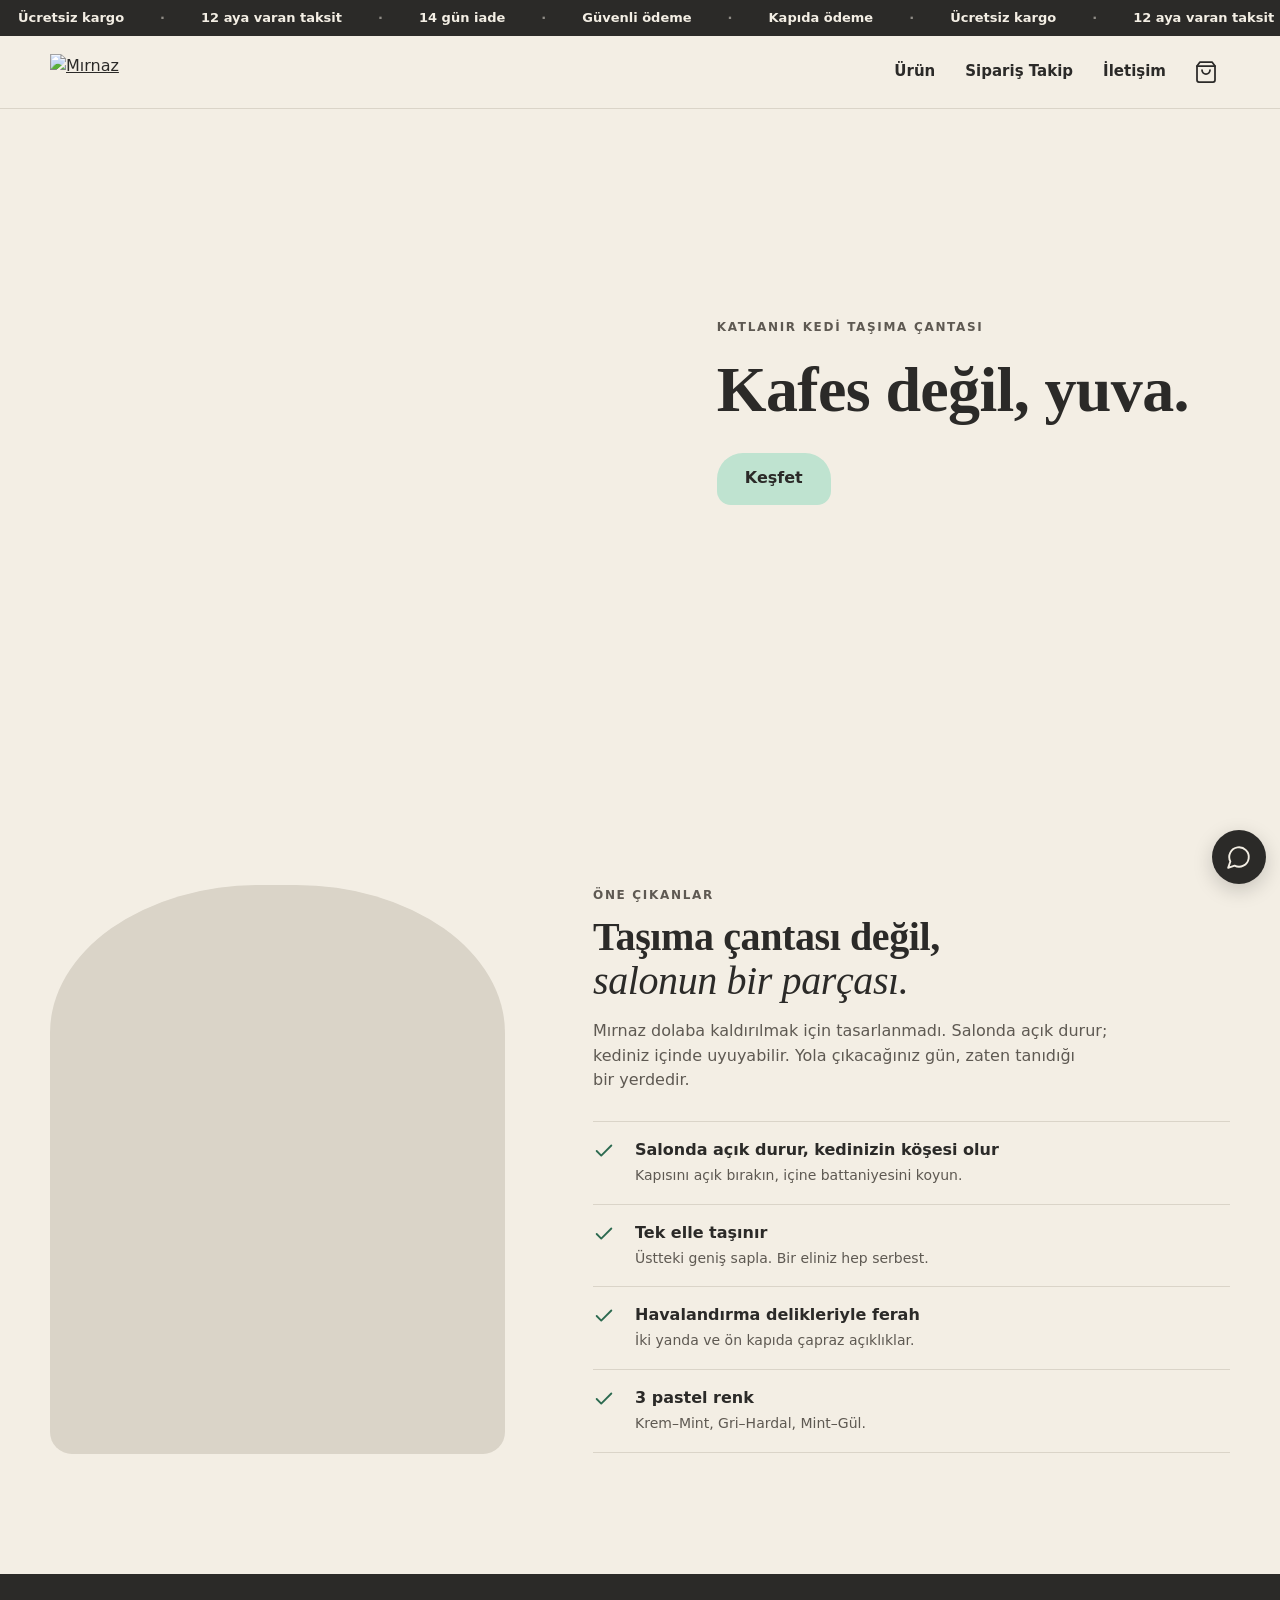
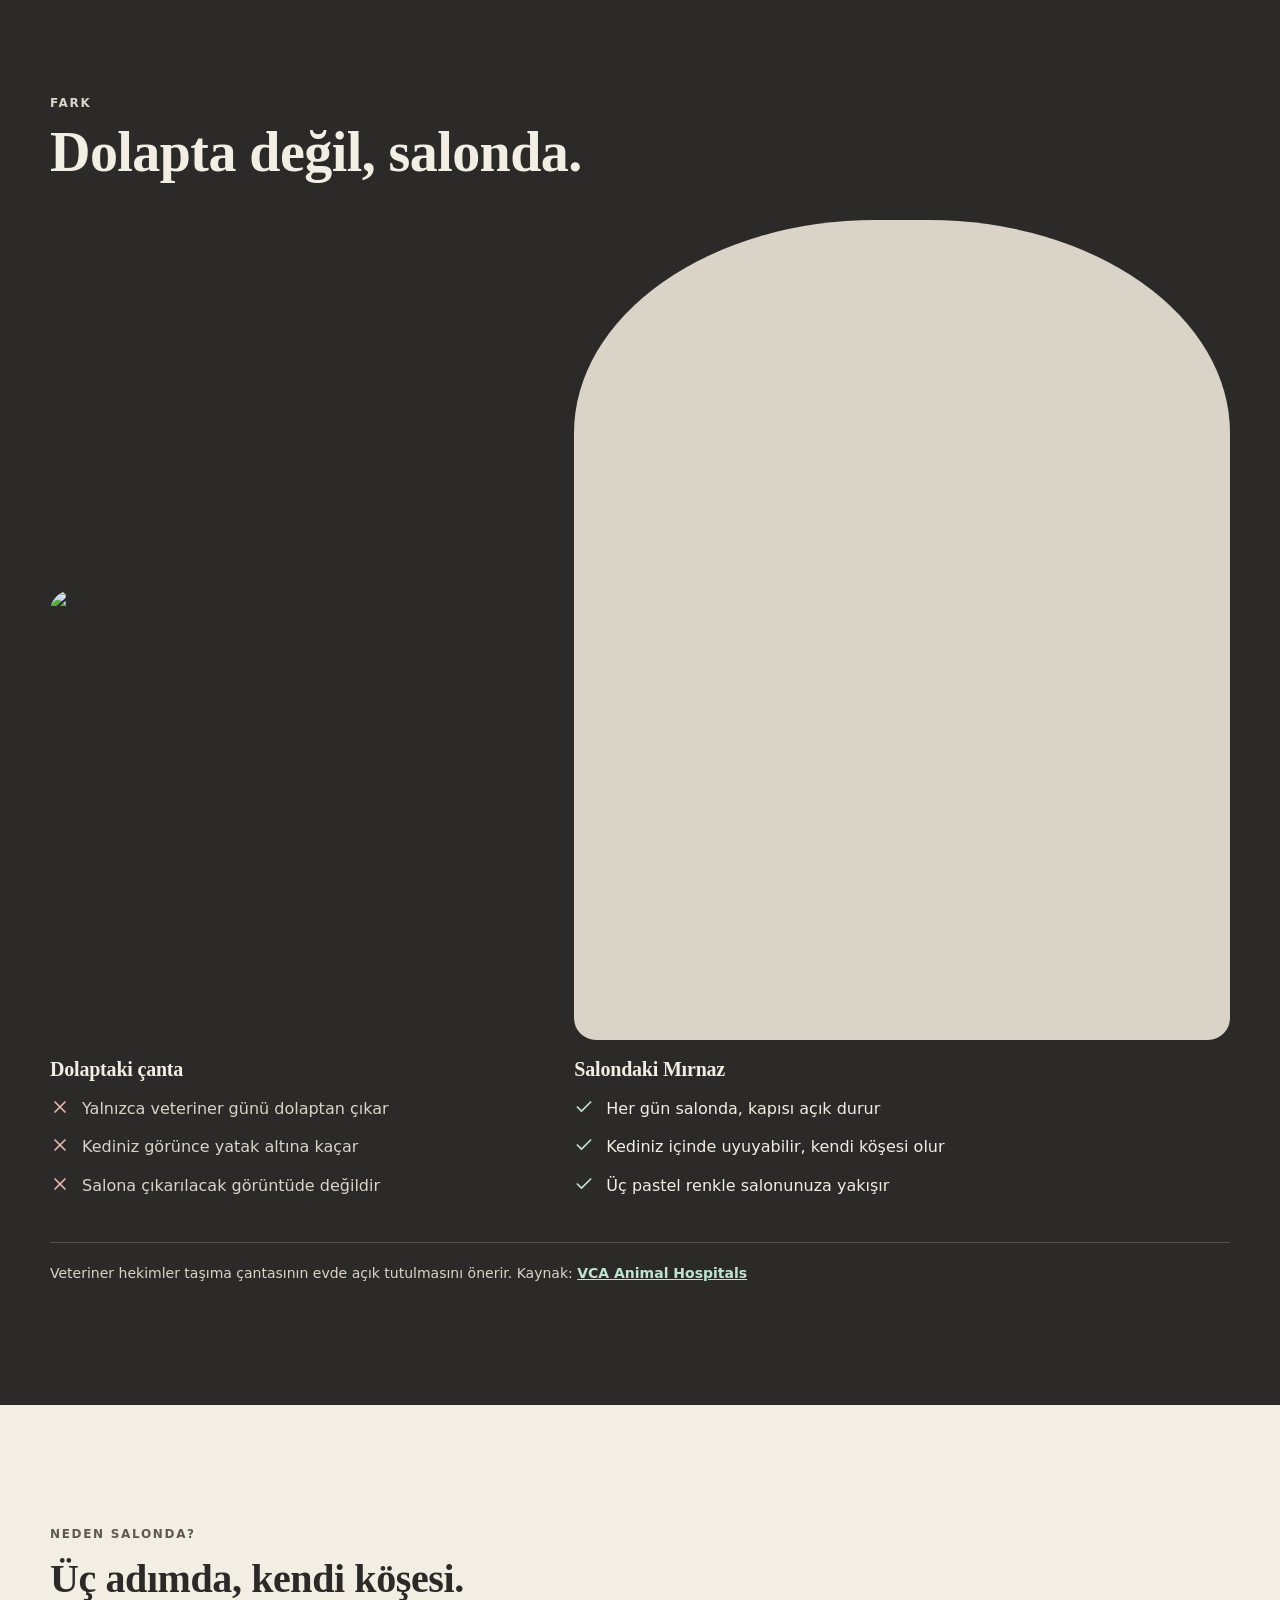
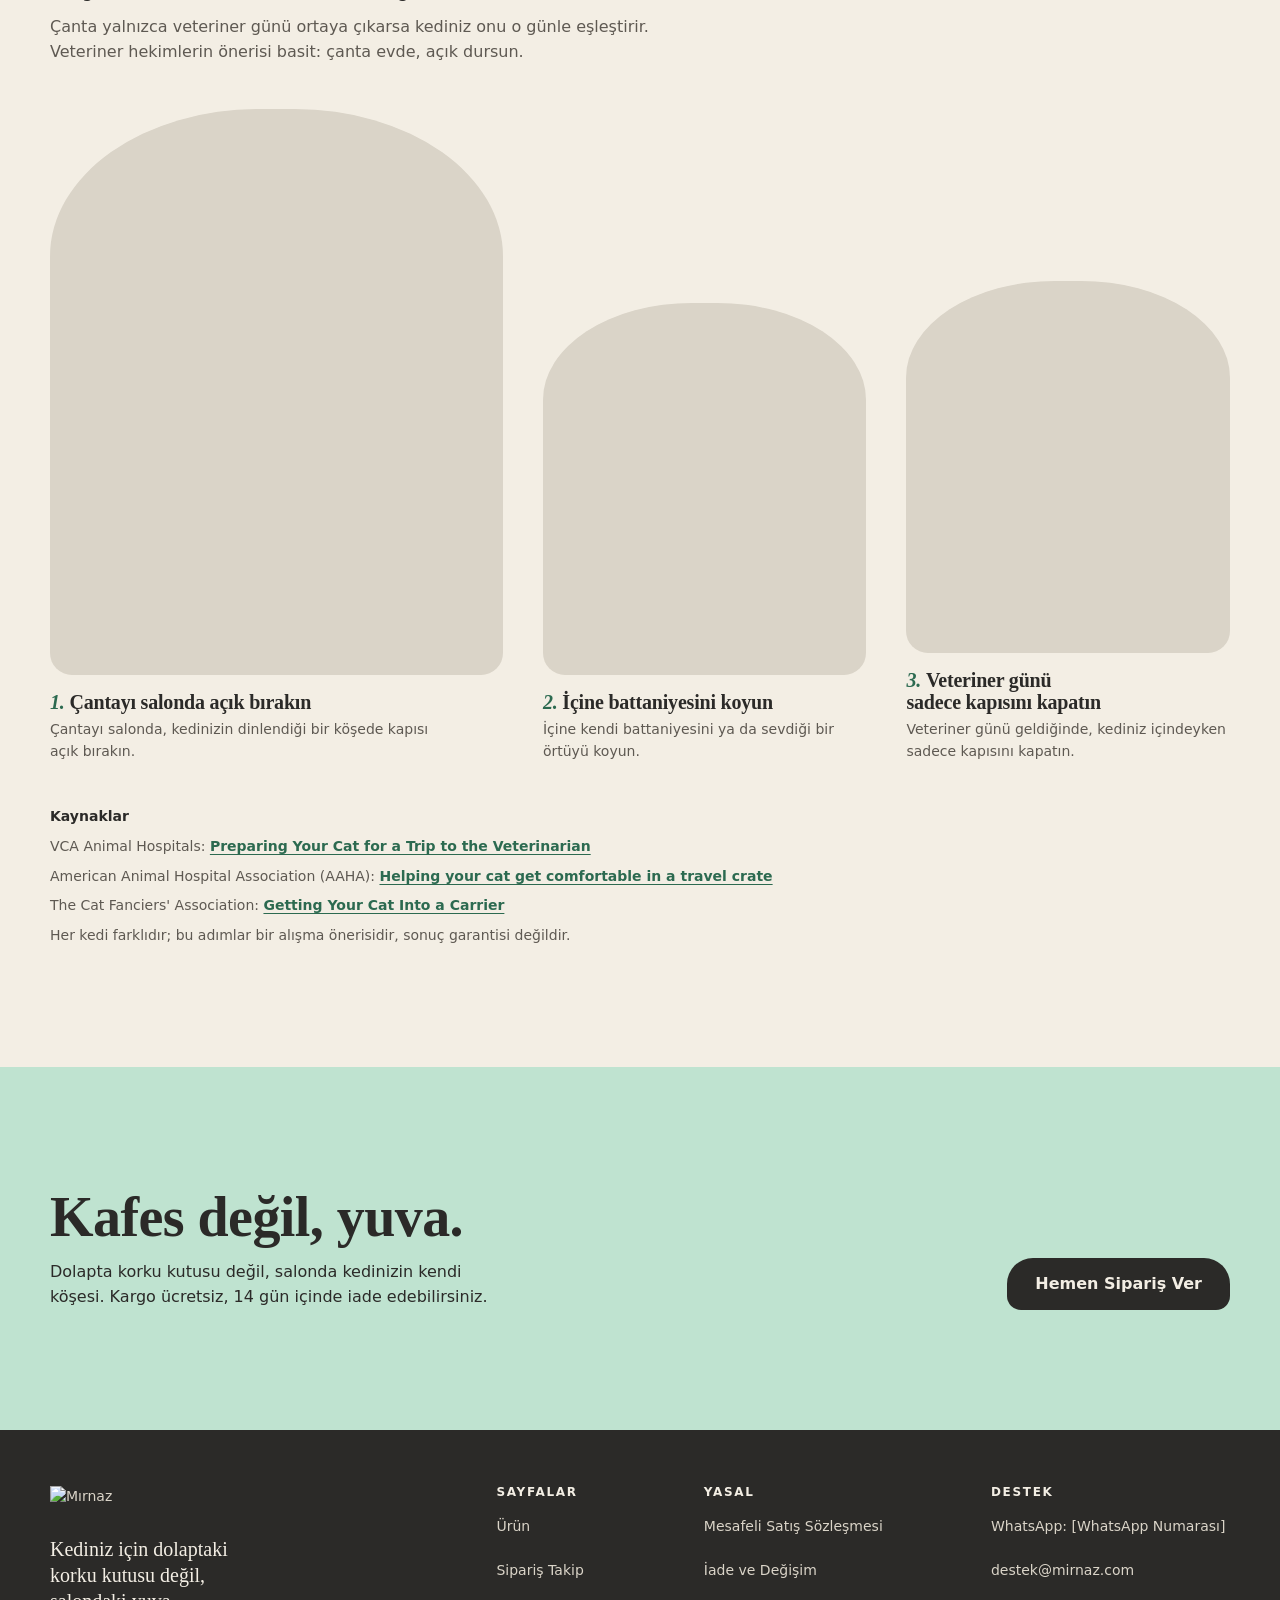
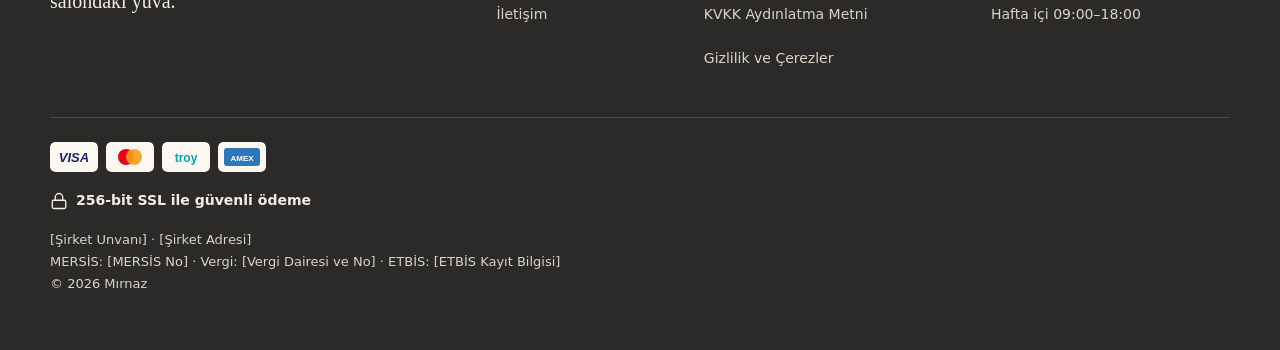
==== commit 72c86d1c: "Fix blank page: font-face moved to layout (no post-build HTML rewrite)" ====
--- a/index.html
+++ b/index.html
@@ -1 +1 @@
-<!DOCTYPE html><!--mHyuqJrf4FC2eGvImsXGm--><html lang="tr"><head><meta charSet="utf-8"/><meta name="viewport" content="width=device-width, initial-scale=1"/><link rel="preload" as="image" href="/MirnazDemo/logo/logo-yatay-koyu.svg"/><link rel="preload" as="image" href="/MirnazDemo/logo/logo-yatay-acik.svg"/><style data-precedence="next" data-href="/MirnazDemo/_next/static/css/2a29ddf878c42f1a.css">@font-face{font-family:Fraunces;src:url(/MirnazDemo/fonts/fraunces.woff2) format("woff2");font-weight:400 700;font-style:normal;font-display:swap}@font-face{font-family:Fraunces;src:url(/MirnazDemo/fonts/fraunces-italic.woff2) format("woff2");font-weight:400 700;font-style:italic;font-display:swap}@font-face{font-family:Nunito Sans;src:url(/MirnazDemo/fonts/nunito-sans.woff2) format("woff2");font-weight:400 800;font-style:normal;font-display:swap}:root{--krem:#f3eee4;--kagit:#fbf8f2;--mint:#bfe3d0;--mint-koyu:#2c6a50;--hardal:#e3b04b;--gul:#e9b9b3;--koyu:#2b2a28;--gri-700:#5e5952;--gri-500:#8a847a;--gri-300:#dad4c8;--r-s:8px;--r-m:14px;--r-l:22px;--r-hap:999px;--kemer:46% 46% var(--r-l) var(--r-l) /26% 26% var(--r-l) var(--r-l);--serif:"Fraunces",Georgia,serif;--sans:"Nunito Sans",system-ui,-apple-system,"Segoe UI",sans-serif;--bolum:72px;--kenar:20px;--genis:1180px;--duyuru-y:36px;--header-y:60px}@media (min-width:900px){:root{--bolum:120px;--kenar:40px;--header-y:72px}}*,:after,:before{box-sizing:border-box}html{-webkit-text-size-adjust:100%;scroll-behavior:smooth}body{margin:0;background:var(--krem);color:var(--koyu);font-family:var(--sans);font-size:16px;line-height:1.55;-webkit-font-smoothing:antialiased;overflow-x:hidden}img,svg,video{display:block;max-width:100%}img{height:auto}a{color:inherit}button,input,select,textarea{font:inherit;color:inherit}dd,dl,figure,h1,h2,h3,ol,p,ul{margin:0;padding:0}ol,ul{list-style:none}h1,h2,h3{font-family:var(--serif);font-weight:560;line-height:1.1;letter-spacing:-.01em;text-wrap:balance}p{text-wrap:pretty}:focus-visible{outline:3px solid var(--mint-koyu);outline-offset:3px;border-radius:4px}.gorunmez{width:1px;height:1px;overflow:hidden;clip:rect(0 0 0 0);white-space:nowrap}.atla,.gorunmez{position:absolute}.atla{left:-999px;top:8px;background:var(--koyu);color:var(--krem);padding:10px 16px;border-radius:var(--r-s);z-index:100}.atla:focus{left:8px}.sar{width:100%;max-width:calc(var(--genis) + 2 * var(--kenar));margin:0 auto;padding:0 var(--kenar)}.bolum{padding:var(--bolum) 0}.ust-etiket{font-size:12px;font-weight:700;letter-spacing:.14em;color:var(--gri-700)}.h1,.h2,.h3{font-family:var(--serif);font-weight:560;line-height:1.1;letter-spacing:-.01em}.h1{font-size:40px}.h2{font-size:28px}.h3{font-size:20px}@media (min-width:900px){.h1{font-size:56px}.h2{font-size:40px}}.italik{font-style:italic;font-weight:480}.ikincil{color:var(--gri-700)}.kucuk{font-size:14px}.link{color:var(--mint-koyu);font-weight:700;text-underline-offset:3px}.dogrulanacak{color:var(--gri-700);font-style:italic}.btn{display:inline-flex;align-items:center;justify-content:center;gap:8px;min-height:52px;padding:0 28px;border:0;cursor:pointer;text-decoration:none;font-weight:800;font-size:16px;border-radius:26px 26px var(--r-m) var(--r-m);transition:transform .15s ease,background .15s ease;-webkit-tap-highlight-color:transparent}.btn:active{transform:translateY(1px)}.btn-birincil{background:var(--mint);color:var(--koyu)}.btn-birincil:hover{background:#b0dbc5}.btn-ikincil{background:transparent;color:var(--koyu);box-shadow:inset 0 0 0 1.5px var(--koyu)}.btn-koyu{background:var(--koyu);color:var(--krem)}.btn-tam{width:100%}.btn[disabled]{opacity:.6;cursor:default}.kemer{border-radius:var(--kemer);overflow:hidden;background:var(--gri-300)}.kemer img,.kemer video{width:100%;height:100%;object-fit:cover}.rozet{display:inline-flex;gap:6px;background:var(--mint);color:var(--koyu);font-size:12px;font-weight:800;letter-spacing:.06em;padding:6px 12px 5px;border-radius:14px 14px 6px 6px}.duyuru,.rozet{align-items:center}.duyuru{height:var(--duyuru-y);background:var(--koyu);color:var(--krem);font-size:13px;font-weight:600;overflow:hidden;display:flex}.duyuru-serit{display:flex;gap:0;white-space:nowrap;animation:kay 34s linear infinite}.duyuru-serit span{padding:0 18px}.duyuru-serit span:after{content:"·";margin-left:36px;opacity:.5}.duyuru.durdu .duyuru-serit{animation-play-state:paused}@keyframes kay{to{transform:translateX(-50%)}}.header{position:-webkit-sticky;position:sticky;top:0;z-index:40;background:rgba(243,238,228,.96);border-bottom:1px solid var(--gri-300)}.header-ic{height:var(--header-y);justify-content:space-between;gap:12px}.header-ic,.logo-link{display:flex;align-items:center}.logo-link{min-height:44px}.logo-link img{height:30px;width:auto}@media (min-width:900px){.logo-link img{height:36px}}.menu{display:flex;gap:2px}.menu,.menu a{align-items:center}.menu a{display:none;min-height:44px;padding:0 14px;text-decoration:none;font-weight:700;font-size:15px;border-radius:var(--r-hap)}.menu a:hover{background:rgba(43,42,40,.06)}@media (min-width:760px){.menu a{display:inline-flex}}.ikon-btn{position:relative;width:48px;height:48px;display:inline-flex;background:none;border:0;cursor:pointer;border-radius:50%}.ikon-btn,.sepet-adet{align-items:center;justify-content:center}.sepet-adet{position:absolute;top:4px;right:2px;min-width:20px;height:20px;padding:0 5px;background:var(--mint);color:var(--koyu);border-radius:var(--r-hap);font-size:12px;font-weight:800;display:flex}.mobil-menu{display:flex;gap:4px;overflow-x:auto;padding:0 var(--kenar) 8px;margin-top:-4px}.mobil-menu a{flex:none;min-height:44px;display:inline-flex;align-items:center;padding:0 14px;font-weight:700;font-size:14px;text-decoration:none;background:var(--kagit);border:1px solid var(--gri-300);border-radius:var(--r-hap)}@media (min-width:760px){.mobil-menu{display:none}}.perde{position:fixed;inset:0;background:rgba(43,42,40,.45);z-index:60}.cekmece{position:fixed;top:0;right:0;bottom:0;width:min(420px,100%);background:var(--kagit);z-index:61;display:flex;flex-direction:column;box-shadow:-8px 0 40px rgba(0,0,0,.12)}.cekmece-bas{display:flex;align-items:center;justify-content:space-between;padding:14px 12px 14px 20px;border-bottom:1px solid var(--gri-300)}.cekmece-govde{flex:1 1;overflow-y:auto;padding:16px 20px}.cekmece-alt{padding:16px 20px calc(16px + env(safe-area-inset-bottom));border-top:1px solid var(--gri-300);grid-gap:12px}.cekmece-alt,.satir{display:grid;gap:12px}.satir{grid-template-columns:72px 1fr auto;grid-gap:12px;align-items:center;padding:12px 0;border-bottom:1px solid var(--gri-300)}.satir img{width:72px;height:72px;border-radius:var(--r-m);background:var(--krem)}.adetci{border:1.5px solid var(--gri-300);border-radius:var(--r-hap)}.adetci,.adetci button{display:inline-flex;align-items:center}.adetci button{width:44px;height:44px;background:none;border:0;cursor:pointer;justify-content:center}.adetci span{min-width:22px;text-align:center;font-weight:800}.oneri{background:var(--krem);border-radius:var(--r-m);padding:14px 16px;margin-top:16px;display:grid;grid-gap:10px;gap:10px}.toplam-satir{display:flex;justify-content:space-between;align-items:baseline;gap:12px}.toplam-satir strong{font-size:20px}.hero{position:relative}.hero img,.hero picture{width:100%}.hero img{aspect-ratio:4/5;object-fit:cover}.hero:after{content:"";pointer-events:none;background:linear-gradient(180deg,rgba(243,238,228,.88) 0,rgba(243,238,228,.7) 26%,rgba(243,238,228,0) 48%)}.hero-metin,.hero:after{position:absolute;inset:0}.hero-metin{z-index:1;padding:32px var(--kenar) 8%;display:flex;flex-direction:column;align-items:flex-start;gap:12px}.hero-metin h1{font-size:44px;max-width:9ch}.hero-cta{margin-top:auto}@media (min-width:900px){.hero img{aspect-ratio:16/8.2}.hero:after{background:linear-gradient(270deg,rgba(243,238,228,.94) 0,rgba(243,238,228,.86) 34%,rgba(243,238,228,0) 60%)}.hero-metin{inset:0 0 0 auto;width:44%;justify-content:center;padding:0 var(--kenar) 4% 0;gap:18px}.hero-metin h1{font-size:64px;max-width:none}.hero-cta{margin-top:10px}}.one{display:grid;grid-gap:36px;gap:36px;align-items:center}@media (min-width:900px){.one{grid-template-columns:5fr 7fr;gap:88px}}.one-gorsel{aspect-ratio:4/5}.liste{display:grid;margin-top:28px;border-top:1px solid var(--gri-300)}.liste li{display:grid;grid-template-columns:28px 1fr;grid-gap:14px;gap:14px;padding:16px 0;border-bottom:1px solid var(--gri-300)}.liste svg{color:var(--mint-koyu);margin-top:2px}.liste strong{display:block;font-weight:800}.kontrast{background:var(--koyu);color:var(--krem)}.kontrast .ust-etiket{color:var(--gri-300)}.kontrast-izgara{display:grid;grid-gap:28px;gap:28px;margin-top:36px}@media (min-width:900px){.kontrast-izgara{grid-template-columns:5fr 7fr;gap:56px;align-items:end}}.kontrast figure{display:grid;grid-gap:18px;gap:18px}.kontrast .eski{aspect-ratio:4/5;border-radius:var(--r-l);overflow:hidden}.kontrast .eski img,.kontrast .yeni img{width:100%;height:100%;object-fit:cover}.kontrast .yeni{aspect-ratio:4/5}@media (min-width:900px){.kontrast .eski{max-width:360px}}.kontrast h3{font-size:20px;margin-bottom:10px}.madde li{display:grid;grid-template-columns:22px 1fr;grid-gap:10px;gap:10px;padding:7px 0;color:var(--gri-300)}.madde.iyi li{color:var(--krem)}.madde.iyi svg{color:var(--mint)}.madde.kotu svg{color:var(--gul)}.bilgi-notu{margin-top:36px;padding-top:20px;border-top:1px solid rgba(243,238,228,.2);color:var(--gri-300);font-size:14px}.bilgi-notu a{color:var(--mint);font-weight:700}.rehber-bas{display:grid;grid-gap:14px;gap:14px;max-width:640px}.adimlar{display:grid;grid-gap:40px;gap:40px;margin-top:44px;counter-reset:adim}.adim{display:grid;grid-gap:16px;gap:16px;counter-increment:adim}.adim .kemer{aspect-ratio:4/5}.adim h3:before{content:counter(adim) ". ";font-style:italic;color:var(--mint-koyu)}@media (min-width:900px){.adimlar{grid-template-columns:7fr 5fr 5fr;gap:40px;align-items:end}.adim:nth-child(2) .kemer,.adim:nth-child(3) .kemer{aspect-ratio:4/4.6}}.kaynakca{margin-top:44px;display:grid;grid-gap:8px;gap:8px;font-size:14px;color:var(--gri-700)}.kapanis{background:var(--mint);text-align:left}.kapanis-ic{display:grid;grid-gap:22px;gap:22px;justify-items:start}@media (min-width:900px){.kapanis-ic{grid-template-columns:1fr auto;align-items:end}}.yorumlar{display:grid;grid-gap:16px;gap:16px;margin-top:32px}@media (min-width:900px){.yorumlar{grid-template-columns:7fr 5fr}}.yorum{background:var(--kagit);border-radius:var(--r-l);padding:24px;display:grid;grid-gap:12px;gap:12px}.urun{display:grid;grid-gap:20px;gap:20px;padding-top:12px}@media (min-width:900px){.urun{grid-template-columns:7fr 5fr;gap:64px;padding-top:40px;align-items:start}.urun-bilgi{position:-webkit-sticky;position:sticky;top:calc(var(--header-y) + 24px)}}.galeri-ana{position:relative}.galeri-serit{display:flex;overflow-x:auto;scroll-snap-type:x mandatory;scrollbar-width:none;margin:0 calc(-1 * var(--kenar))}.galeri-serit::-webkit-scrollbar{display:none}.galeri-serit button{flex:none;width:100%;scroll-snap-align:center;padding:0;border:0;background:var(--kagit);cursor:zoom-in;aspect-ratio:1/.86}.galeri-serit img{width:100%;height:100%;object-fit:cover}.noktalar{gap:0;margin-top:0}.noktalar,.noktalar button{display:flex;justify-content:center}.noktalar button{width:44px;height:44px;padding:0;border:0;background:none;cursor:pointer;align-items:center}.noktalar i{width:8px;height:8px;border-radius:50%;background:var(--gri-300)}.noktalar [aria-current=true] i{background:var(--koyu)}.onizlemeler{display:none}@media (min-width:900px){.galeri-serit{margin:0;border-radius:var(--kemer)}.galeri-serit button{aspect-ratio:1/1}.noktalar{display:none}.onizlemeler{display:grid;grid-template-columns:repeat(6,1fr);grid-gap:10px;gap:10px;margin-top:12px}.onizlemeler button{padding:0;border:0;background:var(--kagit);border-radius:var(--r-m);overflow:hidden;cursor:pointer;aspect-ratio:1;opacity:.7}.onizlemeler [aria-current=true]{opacity:1;box-shadow:0 0 0 2px var(--koyu)}.onizlemeler img{width:100%;height:100%;object-fit:cover}}.tamekran{position:fixed;inset:0;z-index:80;background:rgba(43,42,40,.96);display:flex;align-items:center;justify-content:center;padding:16px}.tamekran img{max-width:100%;max-height:100%;object-fit:contain;border-radius:var(--r-m)}.tamekran .kapat{position:absolute;top:12px;right:12px;color:var(--krem)}.urun-bilgi{display:grid;grid-gap:14px;gap:14px}.urun-bilgi h1{font-size:28px}@media (min-width:900px){.urun-bilgi h1{font-size:40px}.urun-bilgi{gap:18px}}.renkler{display:flex;gap:8px;flex-wrap:wrap}.renk{display:inline-flex;align-items:center;gap:8px;min-height:44px;padding:0 14px 0 8px;background:var(--kagit);border:1.5px solid var(--gri-300);border-radius:var(--r-hap);cursor:pointer;font-weight:700;font-size:14px}.renk[aria-pressed=true]{border-color:var(--koyu);box-shadow:inset 0 0 0 1px var(--koyu)}.renk i{width:26px;height:26px;border-radius:50%;border:1px solid rgba(0,0,0,.12)}.cipler{display:flex;flex-wrap:wrap;gap:6px 14px;font-size:14px;color:var(--gri-700)}.cipler li{display:inline-flex;align-items:center;gap:6px}.cipler svg{color:var(--mint-koyu)}.fiyat{font-family:var(--serif);font-size:40px;font-weight:600;line-height:1}.paketler{display:grid;grid-template-columns:1fr 1fr;grid-gap:8px;gap:8px}.paket{text-align:left;background:var(--kagit);border:1.5px solid var(--gri-300);border-radius:var(--r-m);padding:10px 14px;cursor:pointer;display:grid;grid-gap:2px;gap:2px;min-height:64px}.paket[aria-pressed=true]{border-color:var(--koyu);box-shadow:inset 0 0 0 1px var(--koyu)}.paket b{font-weight:800}.paket span{font-size:13px;color:var(--gri-700)}.butonlar{display:grid;grid-gap:8px;gap:8px}.guven{display:flex;flex-wrap:wrap;gap:6px 16px;font-size:13px;font-weight:700}.guven li{display:inline-flex;align-items:center;gap:6px}.guven svg{color:var(--mint-koyu)}.teslimat{background:var(--kagit);border-radius:var(--r-m);padding:12px 14px;font-size:14px;display:grid;grid-template-columns:22px 1fr;grid-gap:10px;gap:10px;min-height:68px}.video-bolum{display:grid;grid-gap:24px;gap:24px;align-items:center}@media (min-width:900px){.video-bolum{grid-template-columns:5fr 7fr;gap:80px}}.video-bolum .kemer{aspect-ratio:4/5;max-width:440px}.video-bolum video{transform:scale(1.06)}.paneller{border-top:1px solid var(--gri-300)}details{border-bottom:1px solid var(--gri-300)}summary{list-style:none;cursor:pointer;min-height:60px;display:flex;align-items:center;justify-content:space-between;gap:16px;font-weight:800;font-size:17px}summary::-webkit-details-marker{display:none}summary svg{flex:none;transition:transform .2s ease}details[open] summary svg{transform:rotate(45deg)}.panel-ic{padding:0 0 22px;display:grid;grid-gap:10px;gap:10px;color:var(--gri-700);max-width:68ch}.panel-ic dl{display:grid;grid-template-columns:1fr 1fr;grid-gap:8px 16px;gap:8px 16px}.panel-ic dt{color:var(--gri-700)}.panel-ic dd{color:var(--koyu);font-weight:700}.nb{white-space:nowrap}.panel-ic ol{list-style:decimal}.panel-ic ol,.panel-ic ul{display:grid;grid-gap:6px;gap:6px;padding-left:20px}.panel-ic ul{list-style:disc}.iki-sutun{display:grid;grid-gap:40px;gap:40px}@media (min-width:900px){.iki-sutun{grid-template-columns:5fr 7fr;gap:80px}}.tablo{width:100%;border-collapse:collapse;background:var(--kagit);border-radius:var(--r-l);overflow:hidden}.tablo td,.tablo th{padding:14px 12px;text-align:center;border-bottom:1px solid var(--gri-300);font-size:15px}.tablo td:first-child,.tablo th:first-child{text-align:left;padding-left:18px}.tablo thead th{font-size:13px;font-weight:800;vertical-align:bottom}.tablo td:last-child,.tablo thead th:last-child{background:var(--mint)}.tablo tr:last-child td{border-bottom:0}.tablo svg{display:inline-block}.evet{color:var(--mint-koyu)}.hayir{color:var(--gri-500)}.serit{background:var(--kagit);border-top:1px solid var(--gri-300);border-bottom:1px solid var(--gri-300)}.serit ul{display:grid;grid-template-columns:1fr 1fr;grid-gap:18px 12px;gap:18px 12px;padding:28px 0}@media (min-width:900px){.serit ul{grid-template-columns:repeat(4,auto);justify-content:space-between}}.serit li{display:flex;align-items:center;gap:10px;font-weight:800;font-size:14px}.serit svg{color:var(--mint-koyu);flex:none}.alt-cubuk{position:fixed;left:0;right:0;bottom:0;z-index:45;background:var(--kagit);border-top:1px solid var(--gri-300);padding:10px var(--kenar) calc(10px + env(safe-area-inset-bottom));display:flex;align-items:center;justify-content:space-between;gap:14px;transform:translateY(110%);transition:transform .2s ease}.alt-cubuk.gorunur{transform:none}.alt-cubuk strong{font-family:var(--serif);font-size:22px}.alt-cubuk .btn{min-height:48px}@media (min-width:900px){.alt-cubuk{display:none}}.wa{position:fixed;right:14px;bottom:calc(16px + env(safe-area-inset-bottom));z-index:44;width:54px;height:54px;border-radius:50%;background:var(--koyu);color:var(--krem);display:flex;align-items:center;justify-content:center;box-shadow:0 6px 20px rgba(0,0,0,.18);transition:bottom .2s ease}body.alt-cubuk-acik .wa{bottom:calc(84px + env(safe-area-inset-bottom))}.footer{background:var(--koyu);color:var(--gri-300);padding:56px 0 calc(96px + env(safe-area-inset-bottom));font-size:14px}.footer a{text-decoration:none;display:inline-flex;min-height:44px;align-items:center}.footer a:hover{color:var(--krem)}.footer-izgara{display:grid;grid-gap:32px;gap:32px}@media (min-width:900px){.footer-izgara{grid-template-columns:5fr 2fr 3fr 3fr;gap:48px}.footer{padding-bottom:56px}}.footer h2{font-family:var(--sans);font-size:12px;letter-spacing:.14em;font-weight:800;color:var(--krem);margin-bottom:6px}.footer .tanim{color:var(--krem);font-family:var(--serif);font-size:20px;line-height:1.3;margin-top:16px;max-width:22ch}.footer-alt{margin-top:36px;padding-top:24px;border-top:1px solid rgba(243,238,228,.16);display:grid;grid-gap:18px;gap:18px}.kartlar{display:flex;gap:8px;flex-wrap:wrap;align-items:center}.kartlar svg{height:30px;width:auto;border-radius:5px}.ssl{display:inline-flex;align-items:center;gap:8px;font-weight:700;color:var(--krem)}.sirket{display:grid;grid-gap:2px;gap:2px;font-size:13px}.sayfa-bas{padding:40px 0 24px;display:grid;grid-gap:10px;gap:10px}.form{grid-gap:16px;gap:16px}.alan,.form{display:grid}.alan{grid-gap:6px;gap:6px}.alan label,.alan legend{font-weight:800;font-size:14px}.alan input,.alan select,.alan textarea{width:100%;min-height:52px;padding:12px 14px;font-size:16px;background:var(--kagit);border:1.5px solid var(--gri-300);border-radius:var(--r-m)}.alan textarea{min-height:96px;resize:vertical}.alan input:focus,.alan select:focus,.alan textarea:focus{border-color:var(--koyu);outline:none;box-shadow:0 0 0 3px rgba(44,106,80,.25)}.alan [aria-invalid=true]{border-color:#9c2f22}.hata{color:#9c2f22;font-size:14px;font-weight:700}.iki{display:grid;grid-gap:16px;gap:16px}@media (min-width:560px){.iki{grid-template-columns:1fr 1fr}}fieldset{border:0;padding:0;margin:0;min-width:0}.kutu{border-radius:var(--r-l);padding:20px;grid-gap:16px;gap:16px}.kutu,.secenek{background:var(--kagit);display:grid}.secenek{grid-template-columns:24px 1fr auto;grid-gap:12px;gap:12px;align-items:center;min-height:56px;padding:10px 14px;border:1.5px solid var(--gri-300);border-radius:var(--r-m);cursor:pointer}.secenek:has(input:checked){border-color:var(--koyu);box-shadow:inset 0 0 0 1px var(--koyu)}.secenek input{width:20px;height:20px;min-height:0;accent-color:var(--koyu);padding:0}.odeme{display:grid;grid-gap:28px;gap:28px;padding-bottom:var(--bolum)}@media (min-width:900px){.odeme{grid-template-columns:7fr 5fr;gap:56px;align-items:start}.odeme .ozet{position:-webkit-sticky;position:sticky;top:calc(var(--header-y) + 24px);order:2}}.demo-notu{font-size:13px;color:var(--gri-700);text-align:center}.ozet summary{min-height:52px;font-size:16px}.ozet-satir{display:flex;justify-content:space-between;gap:12px;padding:6px 0}.ozet-satir>:last-child:not(:first-child){white-space:nowrap}.cizelge{display:grid;grid-gap:0;gap:0;margin-top:8px}.cizelge li{display:grid;grid-template-columns:28px 1fr;grid-gap:14px;gap:14px;padding-bottom:22px;position:relative;color:var(--gri-700)}.cizelge li:before{content:"";position:absolute;left:13px;top:28px;bottom:0;width:2px;background:var(--gri-300)}.cizelge li:last-child:before{display:none}.cizelge i{width:28px;height:28px;border-radius:50%;border:2px solid var(--gri-300);background:var(--kagit);display:flex;align-items:center;justify-content:center}.cizelge .tamam{color:var(--koyu);font-weight:800}.cizelge .tamam i{background:var(--mint);border-color:var(--mint)}.cizelge .tamam:before{background:var(--mint-koyu)}.yasal{max-width:72ch;display:grid;grid-gap:16px;gap:16px;padding-bottom:var(--bolum)}.yasal h2{font-size:22px;margin-top:16px}.yasal ul{list-style:disc;padding-left:22px;display:grid;grid-gap:6px;gap:6px}.uyari{background:var(--kagit);border-left:4px solid var(--hardal);padding:14px 16px;border-radius:0 var(--r-m) var(--r-m) 0;font-size:14px}.iletisim{display:grid;grid-gap:32px;gap:32px;padding-bottom:var(--bolum)}@media (min-width:900px){.iletisim{grid-template-columns:5fr 7fr;gap:72px}}.kanal{display:grid;grid-template-columns:28px 1fr;grid-gap:14px;gap:14px;padding:16px 0;border-bottom:1px solid var(--gri-300)}.kanal svg{color:var(--mint-koyu);margin-top:2px}@media (prefers-reduced-motion:reduce){html{scroll-behavior:auto}*,:after,:before{animation:none!important;transition:none!important}.duyuru-serit{flex-wrap:wrap;justify-content:center}.duyuru-serit span[aria-hidden=true]{display:none}}</style><link rel="preload" as="script" fetchPriority="low" href="/MirnazDemo/_next/static/chunks/webpack-dc694d48ca64a6e7.js"/><script src="/MirnazDemo/_next/static/chunks/4bd1b696-c023c6e3521b1417.js" async=""></script><script src="/MirnazDemo/_next/static/chunks/255-85df3a6ae0adddc4.js" async=""></script><script src="/MirnazDemo/_next/static/chunks/main-app-77842c04056476f9.js" async=""></script><script src="/MirnazDemo/_next/static/chunks/619-ba102abea3e3d0e4.js" async=""></script><script src="/MirnazDemo/_next/static/chunks/app/layout-7656b4eef2bde3d2.js" async=""></script><script src="/MirnazDemo/_next/static/chunks/356-ec6188ee0d0cf5b1.js" async=""></script><script src="/MirnazDemo/_next/static/chunks/app/page-6292bad92c119277.js" async=""></script><meta name="theme-color" content="#f3eee4"/><title>Mırnaz · Kafes değil, yuva.</title><meta name="description" content="Mırnaz Katlanır Kedi Taşıma Çantası. Dolapta korku kutusu değil, salonda kedinizin kendi köşesi. Ücretsiz kargo, 14 gün iade."/><meta property="og:title" content="Mırnaz · Kafes değil, yuva."/><meta property="og:description" content="Mırnaz Katlanır Kedi Taşıma Çantası. Dolapta korku kutusu değil, salonda kedinizin kendi köşesi. Ücretsiz kargo, 14 gün iade."/><meta property="og:site_name" content="Mırnaz"/><meta property="og:locale" content="tr_TR"/><meta property="og:image" content="https://mirnaz.com/MirnazDemo/img/banner-1200.webp"/><meta property="og:type" content="website"/><meta name="twitter:card" content="summary_large_image"/><meta name="twitter:title" content="Mırnaz · Kafes değil, yuva."/><meta name="twitter:description" content="Mırnaz Katlanır Kedi Taşıma Çantası. Dolapta korku kutusu değil, salonda kedinizin kendi köşesi. Ücretsiz kargo, 14 gün iade."/><meta name="twitter:image" content="https://mirnaz.com/MirnazDemo/img/banner-1200.webp"/><link rel="icon" href="/MirnazDemo/logo/favicon.svg"/><script src="/MirnazDemo/_next/static/chunks/polyfills-42372ed130431b0a.js" noModule=""></script></head><body><div hidden=""><!--$--><!--/$--></div><a href="#icerik" class="atla">İçeriğe geç</a><div class="duyuru" role="note" aria-label="Ücretsiz kargo, 12 aya varan taksit, 14 gün iade, Güvenli ödeme, Kapıda ödeme"><div class="duyuru-serit"><span>Ücretsiz kargo</span><span>12 aya varan taksit</span><span>14 gün iade</span><span>Güvenli ödeme</span><span>Kapıda ödeme</span><span aria-hidden="true">Ücretsiz kargo</span><span aria-hidden="true">12 aya varan taksit</span><span aria-hidden="true">14 gün iade</span><span aria-hidden="true">Güvenli ödeme</span><span aria-hidden="true">Kapıda ödeme</span></div></div><header class="header"><div class="sar header-ic"><a class="logo-link" aria-label="Mırnaz anasayfa" href="/MirnazDemo/"><img src="/MirnazDemo/logo/logo-yatay-koyu.svg" alt="Mırnaz" width="160" height="36"/></a><nav class="menu" aria-label="Ana menü"><a href="/MirnazDemo/katlanir-kedi-tasima-cantasi/">Ürün</a><a href="/MirnazDemo/siparis-takip/">Sipariş Takip</a><a href="/MirnazDemo/iletisim/">İletişim</a><button class="ikon-btn" aria-label="Sepet, 0 ürün"><svg xmlns="http://www.w3.org/2000/svg" width="24" height="24" viewBox="0 0 24 24" fill="none" stroke="currentColor" stroke-width="1.75" stroke-linecap="round" stroke-linejoin="round" class="lucide lucide-shopping-bag"><path d="M6 2 3 6v14a2 2 0 0 0 2 2h14a2 2 0 0 0 2-2V6l-3-4Z"></path><path d="M3 6h18"></path><path d="M16 10a4 4 0 0 1-8 0"></path></svg></button></nav></div><nav class="mobil-menu" aria-label="Menü"><a href="/MirnazDemo/katlanir-kedi-tasima-cantasi/">Ürün</a><a href="/MirnazDemo/siparis-takip/">Sipariş Takip</a><a href="/MirnazDemo/iletisim/">İletişim</a></nav></header><main id="icerik"><section class="hero" aria-label="Tanıtım"><picture><source media="(min-width: 900px)" srcSet="/MirnazDemo/img/banner-1200.webp 1200w, /MirnazDemo/img/banner-1920.webp 1920w" sizes="100vw"/><img src="/MirnazDemo/img/banner-m-828.webp" srcSet="/MirnazDemo/img/banner-m-640.webp 640w, /MirnazDemo/img/banner-m-828.webp 828w" sizes="100vw" alt="Güneşli bir salonda kapısı açık Krem–Mint Mırnaz; içinde gri bir kedi uzanmış" width="828" height="1035" fetchPriority="high" decoding="async"/></picture><div class="hero-metin"><p class="ust-etiket">KATLANIR KEDİ TAŞIMA ÇANTASI</p><h1>Kafes değil, yuva.</h1><div class="hero-cta"><a class="btn btn-birincil" href="/MirnazDemo/katlanir-kedi-tasima-cantasi/">Keşfet</a></div></div></section><section class="bolum" aria-labelledby="one-baslik"><div class="sar one"><div class="kemer one-gorsel"><img alt="Krem zemin üzerinde Krem–Mint Mırnaz kedi taşıma çantası" loading="lazy" width="1200" height="1500" decoding="async" data-nimg="1" style="color:transparent" src="/MirnazDemo/img/ozellik.webp"/></div><div><p class="ust-etiket">ÖNE ÇIKANLAR</p><h2 id="one-baslik" class="h2" style="margin-top:10px">Taşıma çantası değil, <span class="italik">salonun bir parçası.</span></h2><p class="ikincil" style="margin-top:16px;max-width:52ch">Mırnaz dolaba kaldırılmak için tasarlanmadı. Salonda açık durur; kediniz içinde uyuyabilir. Yola çıkacağınız gün, zaten tanıdığı bir yerdedir.</p><ul class="liste"><li><svg xmlns="http://www.w3.org/2000/svg" width="22" height="22" viewBox="0 0 24 24" fill="none" stroke="currentColor" stroke-width="2" stroke-linecap="round" stroke-linejoin="round" class="lucide lucide-check" aria-hidden="true"><path d="M20 6 9 17l-5-5"></path></svg><span><strong>Salonda açık durur, kedinizin köşesi olur</strong><span class="ikincil kucuk">Kapısını açık bırakın, içine battaniyesini koyun.</span></span></li><li><svg xmlns="http://www.w3.org/2000/svg" width="22" height="22" viewBox="0 0 24 24" fill="none" stroke="currentColor" stroke-width="2" stroke-linecap="round" stroke-linejoin="round" class="lucide lucide-check" aria-hidden="true"><path d="M20 6 9 17l-5-5"></path></svg><span><strong>Tek elle taşınır</strong><span class="ikincil kucuk">Üstteki geniş sapla. Bir eliniz hep serbest.</span></span></li><li><svg xmlns="http://www.w3.org/2000/svg" width="22" height="22" viewBox="0 0 24 24" fill="none" stroke="currentColor" stroke-width="2" stroke-linecap="round" stroke-linejoin="round" class="lucide lucide-check" aria-hidden="true"><path d="M20 6 9 17l-5-5"></path></svg><span><strong>Havalandırma delikleriyle ferah</strong><span class="ikincil kucuk">İki yanda ve ön kapıda çapraz açıklıklar.</span></span></li><li><svg xmlns="http://www.w3.org/2000/svg" width="22" height="22" viewBox="0 0 24 24" fill="none" stroke="currentColor" stroke-width="2" stroke-linecap="round" stroke-linejoin="round" class="lucide lucide-check" aria-hidden="true"><path d="M20 6 9 17l-5-5"></path></svg><span><strong>3 pastel renk</strong><span class="ikincil kucuk">Krem–Mint, Gri–Hardal, Mint–Gül.</span></span></li></ul></div></div></section><section class="bolum kontrast" aria-labelledby="kontrast-baslik"><div class="sar"><p class="ust-etiket">FARK</p><h2 id="kontrast-baslik" class="h1" style="margin-top:10px">Dolapta değil, salonda.</h2><div class="kontrast-izgara"><figure><div class="eski"><img alt="Karanlık bir dolapta duran, tozlu, tel kapılı koyu renk eski taşıma çantası" loading="lazy" width="1200" height="1500" decoding="async" data-nimg="1" style="color:transparent" src="/MirnazDemo/img/kontrast-dolap.webp"/></div><figcaption><h3>Dolaptaki çanta</h3><ul class="madde kotu"><li><svg xmlns="http://www.w3.org/2000/svg" width="20" height="20" viewBox="0 0 24 24" fill="none" stroke="currentColor" stroke-width="2" stroke-linecap="round" stroke-linejoin="round" class="lucide lucide-x" aria-hidden="true"><path d="M18 6 6 18"></path><path d="m6 6 12 12"></path></svg><span>Yalnızca veteriner günü dolaptan çıkar</span></li><li><svg xmlns="http://www.w3.org/2000/svg" width="20" height="20" viewBox="0 0 24 24" fill="none" stroke="currentColor" stroke-width="2" stroke-linecap="round" stroke-linejoin="round" class="lucide lucide-x" aria-hidden="true"><path d="M18 6 6 18"></path><path d="m6 6 12 12"></path></svg><span>Kediniz görünce yatak altına kaçar</span></li><li><svg xmlns="http://www.w3.org/2000/svg" width="20" height="20" viewBox="0 0 24 24" fill="none" stroke="currentColor" stroke-width="2" stroke-linecap="round" stroke-linejoin="round" class="lucide lucide-x" aria-hidden="true"><path d="M18 6 6 18"></path><path d="m6 6 12 12"></path></svg><span>Salona çıkarılacak görüntüde değildir</span></li></ul></figcaption></figure><figure><div class="kemer yeni"><img alt="Güneşli salonda kapısı açık Mırnaz, içinde dışarı bakan gri kedi" loading="lazy" width="1200" height="1500" decoding="async" data-nimg="1" style="color:transparent" src="/MirnazDemo/img/kontrast-salon.webp"/></div><figcaption><h3>Salondaki Mırnaz</h3><ul class="madde iyi"><li><svg xmlns="http://www.w3.org/2000/svg" width="20" height="20" viewBox="0 0 24 24" fill="none" stroke="currentColor" stroke-width="2" stroke-linecap="round" stroke-linejoin="round" class="lucide lucide-check" aria-hidden="true"><path d="M20 6 9 17l-5-5"></path></svg><span>Her gün salonda, kapısı açık durur</span></li><li><svg xmlns="http://www.w3.org/2000/svg" width="20" height="20" viewBox="0 0 24 24" fill="none" stroke="currentColor" stroke-width="2" stroke-linecap="round" stroke-linejoin="round" class="lucide lucide-check" aria-hidden="true"><path d="M20 6 9 17l-5-5"></path></svg><span>Kediniz içinde uyuyabilir, kendi köşesi olur</span></li><li><svg xmlns="http://www.w3.org/2000/svg" width="20" height="20" viewBox="0 0 24 24" fill="none" stroke="currentColor" stroke-width="2" stroke-linecap="round" stroke-linejoin="round" class="lucide lucide-check" aria-hidden="true"><path d="M20 6 9 17l-5-5"></path></svg><span>Üç pastel renkle salonunuza yakışır</span></li></ul></figcaption></figure></div><p class="bilgi-notu">Veteriner hekimler taşıma çantasının evde açık tutulmasını önerir.<!-- --> Kaynak: <a href="https://vcahospitals.com/know-your-pet/preparing-your-cat-for-a-trip-to-the-veterinarian" target="_blank" rel="noopener">VCA Animal Hospitals</a></p></div></section><section class="bolum" aria-labelledby="rehber-baslik"><div class="sar"><div class="rehber-bas"><p class="ust-etiket">NEDEN SALONDA?</p><h2 id="rehber-baslik" class="h2">Üç adımda, kendi köşesi.</h2><p class="ikincil">Çanta yalnızca veteriner günü ortaya çıkarsa kediniz onu o günle eşleştirir. Veteriner hekimlerin önerisi basit: çanta evde, açık dursun.</p></div><ol class="adimlar"><li class="adim"><div class="kemer"><img alt="Gri kedi, salondaki kapısı açık Mırnaz&#x27;ı kokluyor" loading="lazy" width="1200" height="1500" decoding="async" data-nimg="1" style="color:transparent" src="/MirnazDemo/img/rehber-1.webp"/></div><div><h3 class="h3">Çantayı salonda açık bırakın</h3><p class="ikincil kucuk" style="margin-top:6px">Çantayı salonda, kedinizin dinlendiği bir köşede kapısı açık bırakın.</p></div></li><li class="adim"><div class="kemer"><img alt="Gri kedi, Mırnaz&#x27;ın içinde örgü battaniyenin üstünde yatıyor" loading="lazy" width="1200" height="1500" decoding="async" data-nimg="1" style="color:transparent" src="/MirnazDemo/img/rehber-2.webp"/></div><div><h3 class="h3">İçine battaniyesini koyun</h3><p class="ikincil kucuk" style="margin-top:6px">İçine kendi battaniyesini ya da sevdiği bir örtüyü koyun.</p></div></li><li class="adim"><div class="kemer"><img alt="Bir kadın salonda, içinde kedi olan Mırnaz&#x27;ın başında diz çökmüş" loading="lazy" width="1200" height="1500" decoding="async" data-nimg="1" style="color:transparent" src="/MirnazDemo/img/rehber-3.webp"/></div><div><h3 class="h3">Veteriner günü sadece kapısını kapatın</h3><p class="ikincil kucuk" style="margin-top:6px">Veteriner günü geldiğinde, kediniz içindeyken sadece kapısını kapatın.</p></div></li></ol><div class="kaynakca"><strong style="color:var(--koyu)">Kaynaklar</strong><span>VCA Animal Hospitals<!-- -->: <a class="link" href="https://vcahospitals.com/know-your-pet/preparing-your-cat-for-a-trip-to-the-veterinarian" target="_blank" rel="noopener">Preparing Your Cat for a Trip to the Veterinarian</a></span><span>American Animal Hospital Association (AAHA)<!-- -->: <a class="link" href="https://www.aaha.org/resources/helping-your-cat-get-comfortable-in-a-travel-crate/" target="_blank" rel="noopener">Helping your cat get comfortable in a travel crate</a></span><span>The Cat Fanciers&#x27; Association<!-- -->: <a class="link" href="https://cfa.org/cat-talk/getting-cat-into-carrier/" target="_blank" rel="noopener">Getting Your Cat Into a Carrier</a></span><span>Her kedi farklıdır; bu adımlar bir alışma önerisidir, sonuç garantisi değildir.</span></div></div></section><section class="bolum kapanis" aria-labelledby="kapanis-baslik"><div class="sar kapanis-ic"><div><h2 id="kapanis-baslik" class="h1">Kafes değil, yuva.</h2><p style="margin-top:12px;max-width:44ch">Dolapta korku kutusu değil, salonda kedinizin kendi köşesi.<!-- --> Kargo ücretsiz, <!-- -->14<!-- --> gün içinde iade edebilirsiniz.</p></div><a class="btn btn-koyu" href="/MirnazDemo/katlanir-kedi-tasima-cantasi/">Hemen Sipariş Ver</a></div></section><!--$--><!--/$--></main><footer class="footer"><div class="sar"><div class="footer-izgara"><div><img src="/MirnazDemo/logo/logo-yatay-acik.svg" alt="Mırnaz" width="150" height="34" style="height:34px;width:auto"/><p class="tanim">Kediniz için dolaptaki korku kutusu değil, salondaki yuva.</p></div><nav aria-label="Sayfalar"><h2>SAYFALAR</h2><ul><li><a href="/MirnazDemo/katlanir-kedi-tasima-cantasi/">Ürün</a></li><li><a href="/MirnazDemo/siparis-takip/">Sipariş Takip</a></li><li><a href="/MirnazDemo/iletisim/">İletişim</a></li></ul></nav><nav aria-label="Yasal"><h2>YASAL</h2><ul><li><a href="/MirnazDemo/mesafeli-satis-sozlesmesi/">Mesafeli Satış Sözleşmesi</a></li><li><a href="/MirnazDemo/iade-ve-degisim/">İade ve Değişim</a></li><li><a href="/MirnazDemo/kvkk/">KVKK Aydınlatma Metni</a></li><li><a href="/MirnazDemo/gizlilik/">Gizlilik ve Çerezler</a></li></ul></nav><div><h2>DESTEK</h2><ul><li><a href="/iletisim">WhatsApp: <!-- -->[WhatsApp Numarası]</a></li><li><a href="mailto:destek@mirnaz.com">destek@mirnaz.com</a></li><li style="min-height:44px;display:flex;align-items:center">Hafta içi 09:00–18:00</li></ul></div></div><div class="footer-alt"><div class="kartlar"><svg viewBox="0 0 48 30" role="img" aria-label="Visa"><rect width="48" height="30" rx="5" fill="#fbf8f2"></rect><text x="24" y="20" text-anchor="middle" font-family="Arial, sans-serif" font-weight="900" font-style="italic" font-size="13" fill="#1a1f71">VISA</text></svg><svg viewBox="0 0 48 30" role="img" aria-label="Mastercard"><rect width="48" height="30" rx="5" fill="#fbf8f2"></rect><g><circle cx="20" cy="15" r="8" fill="#eb001b"></circle><circle cx="28" cy="15" r="8" fill="#f79e1b" fill-opacity="0.9"></circle></g></svg><svg viewBox="0 0 48 30" role="img" aria-label="Troy"><rect width="48" height="30" rx="5" fill="#fbf8f2"></rect><text x="24" y="20" text-anchor="middle" font-family="Arial, sans-serif" font-weight="900" font-size="12" fill="#00a4b4">troy</text></svg><svg viewBox="0 0 48 30" role="img" aria-label="American Express"><rect width="48" height="30" rx="5" fill="#fbf8f2"></rect><g><rect x="6" y="6" width="36" height="18" rx="3" fill="#2e77bc"></rect><text x="24" y="19" text-anchor="middle" font-family="Arial, sans-serif" font-weight="900" font-size="8" fill="#fff">AMEX</text></g></svg></div><span class="ssl"><svg xmlns="http://www.w3.org/2000/svg" width="18" height="18" viewBox="0 0 24 24" fill="none" stroke="currentColor" stroke-width="1.75" stroke-linecap="round" stroke-linejoin="round" class="lucide lucide-lock"><rect width="18" height="11" x="3" y="11" rx="2" ry="2"></rect><path d="M7 11V7a5 5 0 0 1 10 0v4"></path></svg> 256-bit SSL ile güvenli ödeme</span><div class="sirket"><span>[Şirket Unvanı]<!-- --> · <!-- -->[Şirket Adresi]</span><span>MERSİS: <!-- -->[MERSİS No]<!-- --> · Vergi: <!-- -->[Vergi Dairesi ve No]<!-- --> · ETBİS: <!-- -->[ETBİS Kayıt Bilgisi]</span><span>© <!-- -->2026<!-- --> Mırnaz</span></div></div></div></footer><a class="wa" href="/iletisim" aria-label="Bize yazın"><svg xmlns="http://www.w3.org/2000/svg" width="26" height="26" viewBox="0 0 24 24" fill="none" stroke="currentColor" stroke-width="1.75" stroke-linecap="round" stroke-linejoin="round" class="lucide lucide-message-circle"><path d="M7.9 20A9 9 0 1 0 4 16.1L2 22Z"></path></svg></a><script src="/MirnazDemo/_next/static/chunks/webpack-dc694d48ca64a6e7.js" id="_R_" async=""></script><script>(self.__next_f=self.__next_f||[]).push([0])</script><script>self.__next_f.push([1,"1:\"$Sreact.fragment\"\n6:I[7150,[],\"\"]\n2:T5239,"])</script><script>self.__next_f.push([1,"@font-face{font-family:Fraunces;src:url(/MirnazDemo/fonts/fraunces.woff2) format(\"woff2\");font-weight:400 700;font-style:normal;font-display:swap}@font-face{font-family:Fraunces;src:url(/MirnazDemo/fonts/fraunces-italic.woff2) format(\"woff2\");font-weight:400 700;font-style:italic;font-display:swap}@font-face{font-family:Nunito Sans;src:url(/MirnazDemo/fonts/nunito-sans.woff2) format(\"woff2\");font-weight:400 800;font-style:normal;font-display:swap}:root{--krem:#f3eee4;--kagit:#fbf8f2;--mint:#bfe3d0;--mint-koyu:#2c6a50;--hardal:#e3b04b;--gul:#e9b9b3;--koyu:#2b2a28;--gri-700:#5e5952;--gri-500:#8a847a;--gri-300:#dad4c8;--r-s:8px;--r-m:14px;--r-l:22px;--r-hap:999px;--kemer:46% 46% var(--r-l) var(--r-l) /26% 26% var(--r-l) var(--r-l);--serif:\"Fraunces\",Georgia,serif;--sans:\"Nunito Sans\",system-ui,-apple-system,\"Segoe UI\",sans-serif;--bolum:72px;--kenar:20px;--genis:1180px;--duyuru-y:36px;--header-y:60px}@media (min-width:900px){:root{--bolum:120px;--kenar:40px;--header-y:72px}}*,:after,:before{box-sizing:border-box}html{-webkit-text-size-adjust:100%;scroll-behavior:smooth}body{margin:0;background:var(--krem);color:var(--koyu);font-family:var(--sans);font-size:16px;line-height:1.55;-webkit-font-smoothing:antialiased;overflow-x:hidden}img,svg,video{display:block;max-width:100%}img{height:auto}a{color:inherit}button,input,select,textarea{font:inherit;color:inherit}dd,dl,figure,h1,h2,h3,ol,p,ul{margin:0;padding:0}ol,ul{list-style:none}h1,h2,h3{font-family:var(--serif);font-weight:560;line-height:1.1;letter-spacing:-.01em;text-wrap:balance}p{text-wrap:pretty}:focus-visible{outline:3px solid var(--mint-koyu);outline-offset:3px;border-radius:4px}.gorunmez{width:1px;height:1px;overflow:hidden;clip:rect(0 0 0 0);white-space:nowrap}.atla,.gorunmez{position:absolute}.atla{left:-999px;top:8px;background:var(--koyu);color:var(--krem);padding:10px 16px;border-radius:var(--r-s);z-index:100}.atla:focus{left:8px}.sar{width:100%;max-width:calc(var(--genis) + 2 * var(--kenar));margin:0 auto;padding:0 var(--kenar)}.bolum{padding:var(--bolum) 0}.ust-etiket{font-size:12px;font-weight:700;letter-spacing:.14em;color:var(--gri-700)}.h1,.h2,.h3{font-family:var(--serif);font-weight:560;line-height:1.1;letter-spacing:-.01em}.h1{font-size:40px}.h2{font-size:28px}.h3{font-size:20px}@media (min-width:900px){.h1{font-size:56px}.h2{font-size:40px}}.italik{font-style:italic;font-weight:480}.ikincil{color:var(--gri-700)}.kucuk{font-size:14px}.link{color:var(--mint-koyu);font-weight:700;text-underline-offset:3px}.dogrulanacak{color:var(--gri-700);font-style:italic}.btn{display:inline-flex;align-items:center;justify-content:center;gap:8px;min-height:52px;padding:0 28px;border:0;cursor:pointer;text-decoration:none;font-weight:800;font-size:16px;border-radius:26px 26px var(--r-m) var(--r-m);transition:transform .15s ease,background .15s ease;-webkit-tap-highlight-color:transparent}.btn:active{transform:translateY(1px)}.btn-birincil{background:var(--mint);color:var(--koyu)}.btn-birincil:hover{background:#b0dbc5}.btn-ikincil{background:transparent;color:var(--koyu);box-shadow:inset 0 0 0 1.5px var(--koyu)}.btn-koyu{background:var(--koyu);color:var(--krem)}.btn-tam{width:100%}.btn[disabled]{opacity:.6;cursor:default}.kemer{border-radius:var(--kemer);overflow:hidden;background:var(--gri-300)}.kemer img,.kemer video{width:100%;height:100%;object-fit:cover}.rozet{display:inline-flex;gap:6px;background:var(--mint);color:var(--koyu);font-size:12px;font-weight:800;letter-spacing:.06em;padding:6px 12px 5px;border-radius:14px 14px 6px 6px}.duyuru,.rozet{align-items:center}.duyuru{height:var(--duyuru-y);background:var(--koyu);color:var(--krem);font-size:13px;font-weight:600;overflow:hidden;display:flex}.duyuru-serit{display:flex;gap:0;white-space:nowrap;animation:kay 34s linear infinite}.duyuru-serit span{padding:0 18px}.duyuru-serit span:after{content:\"·\";margin-left:36px;opacity:.5}.duyuru.durdu .duyuru-serit{animation-play-state:paused}@keyframes kay{to{transform:translateX(-50%)}}.header{position:-webkit-sticky;position:sticky;top:0;z-index:40;background:rgba(243,238,228,.96);border-bottom:1px solid var(--gri-300)}.header-ic{height:var(--header-y);justify-content:space-between;gap:12px}.header-ic,.logo-link{display:flex;align-items:center}.logo-link{min-height:44px}.logo-link img{height:30px;width:auto}@media (min-width:900px){.logo-link img{height:36px}}.menu{display:flex;gap:2px}.menu,.menu a{align-items:center}.menu a{display:none;min-height:44px;padding:0 14px;text-decoration:none;font-weight:700;font-size:15px;border-radius:var(--r-hap)}.menu a:hover{background:rgba(43,42,40,.06)}@media (min-width:760px){.menu a{display:inline-flex}}.ikon-btn{position:relative;width:48px;height:48px;display:inline-flex;background:none;border:0;cursor:pointer;border-radius:50%}.ikon-btn,.sepet-adet{align-items:center;justify-content:center}.sepet-adet{position:absolute;top:4px;right:2px;min-width:20px;height:20px;padding:0 5px;background:var(--mint);color:var(--koyu);border-radius:var(--r-hap);font-size:12px;font-weight:800;display:flex}.mobil-menu{display:flex;gap:4px;overflow-x:auto;padding:0 var(--kenar) 8px;margin-top:-4px}.mobil-menu a{flex:none;min-height:44px;display:inline-flex;align-items:center;padding:0 14px;font-weight:700;font-size:14px;text-decoration:none;background:var(--kagit);border:1px solid var(--gri-300);border-radius:var(--r-hap)}@media (min-width:760px){.mobil-menu{display:none}}.perde{position:fixed;inset:0;background:rgba(43,42,40,.45);z-index:60}.cekmece{position:fixed;top:0;right:0;bottom:0;width:min(420px,100%);background:var(--kagit);z-index:61;display:flex;flex-direction:column;box-shadow:-8px 0 40px rgba(0,0,0,.12)}.cekmece-bas{display:flex;align-items:center;justify-content:space-between;padding:14px 12px 14px 20px;border-bottom:1px solid var(--gri-300)}.cekmece-govde{flex:1 1;overflow-y:auto;padding:16px 20px}.cekmece-alt{padding:16px 20px calc(16px + env(safe-area-inset-bottom));border-top:1px solid var(--gri-300);grid-gap:12px}.cekmece-alt,.satir{display:grid;gap:12px}.satir{grid-template-columns:72px 1fr auto;grid-gap:12px;align-items:center;padding:12px 0;border-bottom:1px solid var(--gri-300)}.satir img{width:72px;height:72px;border-radius:var(--r-m);background:var(--krem)}.adetci{border:1.5px solid var(--gri-300);border-radius:var(--r-hap)}.adetci,.adetci button{display:inline-flex;align-items:center}.adetci button{width:44px;height:44px;background:none;border:0;cursor:pointer;justify-content:center}.adetci span{min-width:22px;text-align:center;font-weight:800}.oneri{background:var(--krem);border-radius:var(--r-m);padding:14px 16px;margin-top:16px;display:grid;grid-gap:10px;gap:10px}.toplam-satir{display:flex;justify-content:space-between;align-items:baseline;gap:12px}.toplam-satir strong{font-size:20px}.hero{position:relative}.hero img,.hero picture{width:100%}.hero img{aspect-ratio:4/5;object-fit:cover}.hero:after{content:\"\";pointer-events:none;background:linear-gradient(180deg,rgba(243,238,228,.88) 0,rgba(243,238,228,.7) 26%,rgba(243,238,228,0) 48%)}.hero-metin,.hero:after{position:absolute;inset:0}.hero-metin{z-index:1;padding:32px var(--kenar) 8%;display:flex;flex-direction:column;align-items:flex-start;gap:12px}.hero-metin h1{font-size:44px;max-width:9ch}.hero-cta{margin-top:auto}@media (min-width:900px){.hero img{aspect-ratio:16/8.2}.hero:after{background:linear-gradient(270deg,rgba(243,238,228,.94) 0,rgba(243,238,228,.86) 34%,rgba(243,238,228,0) 60%)}.hero-metin{inset:0 0 0 auto;width:44%;justify-content:center;padding:0 var(--kenar) 4% 0;gap:18px}.hero-metin h1{font-size:64px;max-width:none}.hero-cta{margin-top:10px}}.one{display:grid;grid-gap:36px;gap:36px;align-items:center}@media (min-width:900px){.one{grid-template-columns:5fr 7fr;gap:88px}}.one-gorsel{aspect-ratio:4/5}.liste{display:grid;margin-top:28px;border-top:1px solid var(--gri-300)}.liste li{display:grid;grid-template-columns:28px 1fr;grid-gap:14px;gap:14px;padding:16px 0;border-bottom:1px solid var(--gri-300)}.liste svg{color:var(--mint-koyu);margin-top:2px}.liste strong{display:block;font-weight:800}.kontrast{background:var(--koyu);color:var(--krem)}.kontrast .ust-etiket{color:var(--gri-300)}.kontrast-izgara{display:grid;grid-gap:28px;gap:28px;margin-top:36px}@media (min-width:900px){.kontrast-izgara{grid-template-columns:5fr 7fr;gap:56px;align-items:end}}.kontrast figure{display:grid;grid-gap:18px;gap:18px}.kontrast .eski{aspect-ratio:4/5;border-radius:var(--r-l);overflow:hidden}.kontrast .eski img,.kontrast .yeni img{width:100%;height:100%;object-fit:cover}.kontrast .yeni{aspect-ratio:4/5}@media (min-width:900px){.kontrast .eski{max-width:360px}}.kontrast h3{font-size:20px;margin-bottom:10px}.madde li{display:grid;grid-template-columns:22px 1fr;grid-gap:10px;gap:10px;padding:7px 0;color:var(--gri-300)}.madde.iyi li{color:var(--krem)}.madde.iyi svg{color:var(--mint)}.madde.kotu svg{color:var(--gul)}.bilgi-notu{margin-top:36px;padding-top:20px;border-top:1px solid rgba(243,238,228,.2);color:var(--gri-300);font-size:14px}.bilgi-notu a{color:var(--mint);font-weight:700}.rehber-bas{display:grid;grid-gap:14px;gap:14px;max-width:640px}.adimlar{display:grid;grid-gap:40px;gap:40px;margin-top:44px;counter-reset:adim}.adim{display:grid;grid-gap:16px;gap:16px;counter-increment:adim}.adim .kemer{aspect-ratio:4/5}.adim h3:before{content:counter(adim) \". \";font-style:italic;color:var(--mint-koyu)}@media (min-width:900px){.adimlar{grid-template-columns:7fr 5fr 5fr;gap:40px;align-items:end}.adim:nth-child(2) .kemer,.adim:nth-child(3) .kemer{aspect-ratio:4/4.6}}.kaynakca{margin-top:44px;display:grid;grid-gap:8px;gap:8px;font-size:14px;color:var(--gri-700)}.kapanis{background:var(--mint);text-align:left}.kapanis-ic{display:grid;grid-gap:22px;gap:22px;justify-items:start}@media (min-width:900px){.kapanis-ic{grid-template-columns:1fr auto;align-items:end}}.yorumlar{display:grid;grid-gap:16px;gap:16px;margin-top:32px}@media (min-width:900px){.yorumlar{grid-template-columns:7fr 5fr}}.yorum{background:var(--kagit);border-radius:var(--r-l);padding:24px;display:grid;grid-gap:12px;gap:12px}.urun{display:grid;grid-gap:20px;gap:20px;padding-top:12px}@media (min-width:900px){.urun{grid-template-columns:7fr 5fr;gap:64px;padding-top:40px;align-items:start}.urun-bilgi{position:-webkit-sticky;position:sticky;top:calc(var(--header-y) + 24px)}}.galeri-ana{position:relative}.galeri-serit{display:flex;overflow-x:auto;scroll-snap-type:x mandatory;scrollbar-width:none;margin:0 calc(-1 * var(--kenar))}.galeri-serit::-webkit-scrollbar{display:none}.galeri-serit button{flex:none;width:100%;scroll-snap-align:center;padding:0;border:0;background:var(--kagit);cursor:zoom-in;aspect-ratio:1/.86}.galeri-serit img{width:100%;height:100%;object-fit:cover}.noktalar{gap:0;margin-top:0}.noktalar,.noktalar button{display:flex;justify-content:center}.noktalar button{width:44px;height:44px;padding:0;border:0;background:none;cursor:pointer;align-items:center}.noktalar i{width:8px;height:8px;border-radius:50%;background:var(--gri-300)}.noktalar [aria-current=true] i{background:var(--koyu)}.onizlemeler{display:none}@media (min-width:900px){.galeri-serit{margin:0;border-radius:var(--kemer)}.galeri-serit button{aspect-ratio:1/1}.noktalar{display:none}.onizlemeler{display:grid;grid-template-columns:repeat(6,1fr);grid-gap:10px;gap:10px;margin-top:12px}.onizlemeler button{padding:0;border:0;background:var(--kagit);border-radius:var(--r-m);overflow:hidden;cursor:pointer;aspect-ratio:1;opacity:.7}.onizlemeler [aria-current=true]{opacity:1;box-shadow:0 0 0 2px var(--koyu)}.onizlemeler img{width:100%;height:100%;object-fit:cover}}.tamekran{position:fixed;inset:0;z-index:80;background:rgba(43,42,40,.96);display:flex;align-items:center;justify-content:center;padding:16px}.tamekran img{max-width:100%;max-height:100%;object-fit:contain;border-radius:var(--r-m)}.tamekran .kapat{position:absolute;top:12px;right:12px;color:var(--krem)}.urun-bilgi{display:grid;grid-gap:14px;gap:14px}.urun-bilgi h1{font-size:28px}@media (min-width:900px){.urun-bilgi h1{font-size:40px}.urun-bilgi{gap:18px}}.renkler{display:flex;gap:8px;flex-wrap:wrap}.renk{display:inline-flex;align-items:center;gap:8px;min-height:44px;padding:0 14px 0 8px;background:var(--kagit);border:1.5px solid var(--gri-300);border-radius:var(--r-hap);cursor:pointer;font-weight:700;font-size:14px}.renk[aria-pressed=true]{border-color:var(--koyu);box-shadow:inset 0 0 0 1px var(--koyu)}.renk i{width:26px;height:26px;border-radius:50%;border:1px solid rgba(0,0,0,.12)}.cipler{display:flex;flex-wrap:wrap;gap:6px 14px;font-size:14px;color:var(--gri-700)}.cipler li{display:inline-flex;align-items:center;gap:6px}.cipler svg{color:var(--mint-koyu)}.fiyat{font-family:var(--serif);font-size:40px;font-weight:600;line-height:1}.paketler{display:grid;grid-template-columns:1fr 1fr;grid-gap:8px;gap:8px}.paket{text-align:left;background:var(--kagit);border:1.5px solid var(--gri-300);border-radius:var(--r-m);padding:10px 14px;cursor:pointer;display:grid;grid-gap:2px;gap:2px;min-height:64px}.paket[aria-pressed=true]{border-color:var(--koyu);box-shadow:inset 0 0 0 1px var(--koyu)}.paket b{font-weight:800}.paket span{font-size:13px;color:var(--gri-700)}.butonlar{display:grid;grid-gap:8px;gap:8px}.guven{display:flex;flex-wrap:wrap;gap:6px 16px;font-size:13px;font-weight:700}.guven li{display:inline-flex;align-items:center;gap:6px}.guven svg{color:var(--mint-koyu)}.teslimat{background:var(--kagit);border-radius:var(--r-m);padding:12px 14px;font-size:14px;display:grid;grid-template-columns:22px 1fr;grid-gap:10px;gap:10px;min-height:68px}.video-bolum{display:grid;grid-gap:24px;gap:24px;align-items:center}@media (min-width:900px){.video-bolum{grid-template-columns:5fr 7fr;gap:80px}}.video-bolum .kemer{aspect-ratio:4/5;max-width:440px}.video-bolum video{transform:scale(1.06)}.paneller{border-top:1px solid var(--gri-300)}details{border-bottom:1px solid var(--gri-300)}summary{list-style:none;cursor:pointer;min-height:60px;display:flex;align-items:center;justify-content:space-between;gap:16px;font-weight:800;font-size:17px}summary::-webkit-details-marker{display:none}summary svg{flex:none;transition:transform .2s ease}details[open] summary svg{transform:rotate(45deg)}.panel-ic{padding:0 0 22px;display:grid;grid-gap:10px;gap:10px;color:var(--gri-700);max-width:68ch}.panel-ic dl{display:grid;grid-template-columns:1fr 1fr;grid-gap:8px 16px;gap:8px 16px}.panel-ic dt{color:var(--gri-700)}.panel-ic dd{color:var(--koyu);font-weight:700}.nb{white-space:nowrap}.panel-ic ol{list-style:decimal}.panel-ic ol,.panel-ic ul{display:grid;grid-gap:6px;gap:6px;padding-left:20px}.panel-ic ul{list-style:disc}.iki-sutun{display:grid;grid-gap:40px;gap:40px}@media (min-width:900px){.iki-sutun{grid-template-columns:5fr 7fr;gap:80px}}.tablo{width:100%;border-collapse:collapse;background:var(--kagit);border-radius:var(--r-l);overflow:hidden}.tablo td,.tablo th{padding:14px 12px;text-align:center;border-bottom:1px solid var(--gri-300);font-size:15px}.tablo td:first-child,.tablo th:first-child{text-align:left;padding-left:18px}.tablo thead th{font-size:13px;font-weight:800;vertical-align:bottom}.tablo td:last-child,.tablo thead th:last-child{background:var(--mint)}.tablo tr:last-child td{border-bottom:0}.tablo svg{display:inline-block}.evet{color:var(--mint-koyu)}.hayir{color:var(--gri-500)}.serit{background:var(--kagit);border-top:1px solid var(--gri-300);border-bottom:1px solid var(--gri-300)}.serit ul{display:grid;grid-template-columns:1fr 1fr;grid-gap:18px 12px;gap:18px 12px;padding:28px 0}@media (min-width:900px){.serit ul{grid-template-columns:repeat(4,auto);justify-content:space-between}}.serit li{display:flex;align-items:center;gap:10px;font-weight:800;font-size:14px}.serit svg{color:var(--mint-koyu);flex:none}.alt-cubuk{position:fixed;left:0;right:0;bottom:0;z-index:45;background:var(--kagit);border-top:1px solid var(--gri-300);padding:10px var(--kenar) calc(10px + env(safe-area-inset-bottom));display:flex;align-items:center;justify-content:space-between;gap:14px;transform:translateY(110%);transition:transform .2s ease}.alt-cubuk.gorunur{transform:none}.alt-cubuk strong{font-family:var(--serif);font-size:22px}.alt-cubuk .btn{min-height:48px}@media (min-width:900px){.alt-cubuk{display:none}}.wa{position:fixed;right:14px;bottom:calc(16px + env(safe-area-inset-bottom));z-index:44;width:54px;height:54px;border-radius:50%;background:var(--koyu);color:var(--krem);display:flex;align-items:center;justify-content:center;box-shadow:0 6px 20px rgba(0,0,0,.18);transition:bottom .2s ease}body.alt-cubuk-acik .wa{bottom:calc(84px + env(safe-area-inset-bottom))}.footer{background:var(--koyu);color:var(--gri-300);padding:56px 0 calc(96px + env(safe-area-inset-bottom));font-size:14px}.footer a{text-decoration:none;display:inline-flex;min-height:44px;align-items:center}.footer a:hover{color:var(--krem)}.footer-izgara{display:grid;grid-gap:32px;gap:32px}@media (min-width:900px){.footer-izgara{grid-template-columns:5fr 2fr 3fr 3fr;gap:48px}.footer{padding-bottom:56px}}.footer h2{font-family:var(--sans);font-size:12px;letter-spacing:.14em;font-weight:800;color:var(--krem);margin-bottom:6px}.footer .tanim{color:var(--krem);font-family:var(--serif);font-size:20px;line-height:1.3;margin-top:16px;max-width:22ch}.footer-alt{margin-top:36px;padding-top:24px;border-top:1px solid rgba(243,238,228,.16);display:grid;grid-gap:18px;gap:18px}.kartlar{display:flex;gap:8px;flex-wrap:wrap;align-items:center}.kartlar svg{height:30px;width:auto;border-radius:5px}.ssl{display:inline-flex;align-items:center;gap:8px;font-weight:700;color:var(--krem)}.sirket{display:grid;grid-gap:2px;gap:2px;font-size:13px}.sayfa-bas{padding:40px 0 24px;display:grid;grid-gap:10px;gap:10px}.form{grid-gap:16px;gap:16px}.alan,.form{display:grid}.alan{grid-gap:6px;gap:6px}.alan label,.alan legend{font-weight:800;font-size:14px}.alan input,.alan select,.alan textarea{width:100%;min-height:52px;padding:12px 14px;font-size:16px;background:var(--kagit);border:1.5px solid var(--gri-300);border-radius:var(--r-m)}.alan textarea{min-height:96px;resize:vertical}.alan input:focus,.alan select:focus,.alan textarea:focus{border-color:var(--koyu);outline:none;box-shadow:0 0 0 3px rgba(44,106,80,.25)}.alan [aria-invalid=true]{border-color:#9c2f22}.hata{color:#9c2f22;font-size:14px;font-weight:700}.iki{display:grid;grid-gap:16px;gap:16px}@media (min-width:560px){.iki{grid-template-columns:1fr 1fr}}fieldset{border:0;padding:0;margin:0;min-width:0}.kutu{border-radius:var(--r-l);padding:20px;grid-gap:16px;gap:16px}.kutu,.secenek{background:var(--kagit);display:grid}.secenek{grid-template-columns:24px 1fr auto;grid-gap:12px;gap:12px;align-items:center;min-height:56px;padding:10px 14px;border:1.5px solid var(--gri-300);border-radius:var(--r-m);cursor:pointer}.secenek:has(input:checked){border-color:var(--koyu);box-shadow:inset 0 0 0 1px var(--koyu)}.secenek input{width:20px;height:20px;min-height:0;accent-color:var(--koyu);padding:0}.odeme{display:grid;grid-gap:28px;gap:28px;padding-bottom:var(--bolum)}@media (min-width:900px){.odeme{grid-template-columns:7fr 5fr;gap:56px;align-items:start}.odeme .ozet{position:-webkit-sticky;position:sticky;top:calc(var(--header-y) + 24px);order:2}}.demo-notu{font-size:13px;color:var(--gri-700);text-align:center}.ozet summary{min-height:52px;font-size:16px}.ozet-satir{display:flex;justify-content:space-between;gap:12px;padding:6px 0}.ozet-satir\u003e:last-child:not(:first-child){white-space:nowrap}.cizelge{display:grid;grid-gap:0;gap:0;margin-top:8px}.cizelge li{display:grid;grid-template-columns:28px 1fr;grid-gap:14px;gap:14px;padding-bottom:22px;position:relative;color:var(--gri-700)}.cizelge li:before{content:\"\";position:absolute;left:13px;top:28px;bottom:0;width:2px;background:var(--gri-300)}.cizelge li:last-child:before{display:none}.cizelge i{width:28px;height:28px;border-radius:50%;border:2px solid var(--gri-300);background:var(--kagit);display:flex;align-items:center;justify-content:center}.cizelge .tamam{color:var(--koyu);font-weight:800}.cizelge .tamam i{background:var(--mint);border-color:var(--mint)}.cizelge .tamam:before{background:var(--mint-koyu)}.yasal{max-width:72ch;display:grid;grid-gap:16px;gap:16px;padding-bottom:var(--bolum)}.yasal h2{font-size:22px;margin-top:16px}.yasal ul{list-style:disc;padding-left:22px;display:grid;grid-gap:6px;gap:6px}.uyari{background:var(--kagit);border-left:4px solid var(--hardal);padding:14px 16px;border-radius:0 var(--r-m) var(--r-m) 0;font-size:14px}.iletisim{display:grid;grid-gap:32px;gap:32px;padding-bottom:var(--bolum)}@media (min-width:900px){.iletisim{grid-template-columns:5fr 7fr;gap:72px}}.kanal{display:grid;grid-template-columns:28px 1fr;grid-gap:14px;gap:14px;padding:16px 0;border-bottom:1px solid var(--gri-300)}.kanal svg{color:var(--mint-koyu);margin-top:2px}@media (prefers-reduced-motion:reduce){html{scroll-behavior:auto}*,:after,:before{animation:none!important;transition:none!important}.duyuru-serit{flex-wrap:wrap;justify-content:center}.duyuru-serit span[aria-hidden=true]{display:none}}"])</script><script>self.__next_f.push([1,"0:{\"P\":null,\"b\":\"mHyuqJrf4FC2eGvImsXGm\",\"p\":\"/MirnazDemo\",\"c\":[\"\",\"\"],\"i\":false,\"f\":[[[\"\",{\"children\":[\"__PAGE__\",{}]},\"$undefined\",\"$undefined\",true],[\"\",[\"$\",\"$1\",\"c\",{\"children\":[[[\"$\",\"style\",\"0\",{\"nonce\":\"$undefined\",\"precedence\":\"next\",\"href\":\"/MirnazDemo/_next/static/css/2a29ddf878c42f1a.css\",\"children\":\"$2\"}]],\"$L3\"]}],{\"children\":[\"__PAGE__\",\"$L4\",{},null,false]},null,false],\"$L5\",false]],\"m\":\"$undefined\",\"G\":[\"$6\",[]],\"s\":false,\"S\":true}\n"])</script><script>self.__next_f.push([1,"7:I[8450,[\"619\",\"static/chunks/619-ba102abea3e3d0e4.js\",\"177\",\"static/chunks/app/layout-7656b4eef2bde3d2.js\"],\"SepetSaglayici\"]\n8:I[683,[\"619\",\"static/chunks/619-ba102abea3e3d0e4.js\",\"177\",\"static/chunks/app/layout-7656b4eef2bde3d2.js\"],\"DuyuruCubugu\"]\n9:I[683,[\"619\",\"static/chunks/619-ba102abea3e3d0e4.js\",\"177\",\"static/chunks/app/layout-7656b4eef2bde3d2.js\"],\"Header\"]\na:I[9766,[],\"\"]\nb:I[8924,[],\"\"]\nc:I[2619,[\"619\",\"static/chunks/619-ba102abea3e3d0e4.js\",\"356\",\"static/chunks/356-ec6188ee0d0cf5b1.js\",\"974\",\"static/chunks/app/page-6292bad92c119277.js\"],\"\"]\nd:I[683,[\"619\",\"static/chunks/619-ba102abea3e3d0e4.js\",\"177\",\"static/chunks/app/layout-7656b4eef2bde3d2.js\"],\"Footer\"]\ne:I[683,[\"619\",\"static/chunks/619-ba102abea3e3d0e4.js\",\"177\",\"static/chunks/app/layout-7656b4eef2bde3d2.js\"],\"SepetCekmecesi\"]\nf:I[683,[\"619\",\"static/chunks/619-ba102abea3e3d0e4.js\",\"177\",\"static/chunks/app/layout-7656b4eef2bde3d2.js\"],\"WhatsAppButonu\"]\n10:I[1356,[\"619\",\"static/chunks/619-ba102abea3e3d0e4.js\",\"356\",\"static/chunks/356-ec6188ee0d0cf5b1.js\",\"974\",\"static/chunks/app/page-6292bad92c119277.js\"],\"Image\"]\n17:I[4431,[],\"ViewportBoundary\"]\n19:I[4431,[],\"MetadataBoundary\"]\n1a:\"$Sreact.suspense\"\n"])</script><script>self.__next_f.push([1,"3:[\"$\",\"html\",null,{\"lang\":\"tr\",\"children\":[\"$\",\"body\",null,{\"children\":[[\"$\",\"a\",null,{\"href\":\"#icerik\",\"className\":\"atla\",\"children\":\"İçeriğe geç\"}],[\"$\",\"$L7\",null,{\"children\":[[\"$\",\"$L8\",null,{}],[\"$\",\"$L9\",null,{}],[\"$\",\"main\",null,{\"id\":\"icerik\",\"children\":[\"$\",\"$La\",null,{\"parallelRouterKey\":\"children\",\"error\":\"$undefined\",\"errorStyles\":\"$undefined\",\"errorScripts\":\"$undefined\",\"template\":[\"$\",\"$Lb\",null,{}],\"templateStyles\":\"$undefined\",\"templateScripts\":\"$undefined\",\"notFound\":[[\"$\",\"div\",null,{\"className\":\"sar\",\"children\":[\"$\",\"div\",null,{\"className\":\"sayfa-bas\",\"style\":{\"paddingBottom\":96},\"children\":[[\"$\",\"h1\",null,{\"className\":\"h2\",\"children\":\"Bu sayfayı bulamadık\"}],[\"$\",\"p\",null,{\"className\":\"ikincil\",\"children\":\"Aradığınız sayfa taşınmış ya da hiç olmamış olabilir.\"}],[\"$\",\"p\",null,{\"style\":{\"marginTop\":12},\"children\":[\"$\",\"$Lc\",null,{\"className\":\"btn btn-birincil\",\"href\":\"/katlanir-kedi-tasima-cantasi\",\"children\":\"Ürüne Git\"}]}]]}]}],[]],\"forbidden\":\"$undefined\",\"unauthorized\":\"$undefined\"}]}],[\"$\",\"$Ld\",null,{}],[\"$\",\"$Le\",null,{}],[\"$\",\"$Lf\",null,{}]]}]]}]}]\n"])</script><script>self.__next_f.push([1,"4:[\"$\",\"$1\",\"c\",{\"children\":[[[\"$\",\"section\",null,{\"className\":\"hero\",\"aria-label\":\"Tanıtım\",\"children\":[[\"$\",\"picture\",null,{\"children\":[[\"$\",\"source\",null,{\"media\":\"(min-width: 900px)\",\"srcSet\":\"/MirnazDemo/img/banner-1200.webp 1200w, /MirnazDemo/img/banner-1920.webp 1920w\",\"sizes\":\"100vw\"}],[\"$\",\"img\",null,{\"src\":\"/MirnazDemo/img/banner-m-828.webp\",\"srcSet\":\"/MirnazDemo/img/banner-m-640.webp 640w, /MirnazDemo/img/banner-m-828.webp 828w\",\"sizes\":\"100vw\",\"alt\":\"Güneşli bir salonda kapısı açık Krem–Mint Mırnaz; içinde gri bir kedi uzanmış\",\"width\":828,\"height\":1035,\"fetchPriority\":\"high\",\"decoding\":\"async\"}]]}],[\"$\",\"div\",null,{\"className\":\"hero-metin\",\"children\":[[\"$\",\"p\",null,{\"className\":\"ust-etiket\",\"children\":\"KATLANIR KEDİ TAŞIMA ÇANTASI\"}],[\"$\",\"h1\",null,{\"children\":\"Kafes değil, yuva.\"}],[\"$\",\"div\",null,{\"className\":\"hero-cta\",\"children\":[\"$\",\"$Lc\",null,{\"href\":\"/katlanir-kedi-tasima-cantasi\",\"className\":\"btn btn-birincil\",\"children\":\"Keşfet\"}]}]]}]]}],[\"$\",\"section\",null,{\"className\":\"bolum\",\"aria-labelledby\":\"one-baslik\",\"children\":[\"$\",\"div\",null,{\"className\":\"sar one\",\"children\":[[\"$\",\"div\",null,{\"className\":\"kemer one-gorsel\",\"children\":[\"$\",\"$L10\",null,{\"src\":\"/MirnazDemo/img/ozellik.webp\",\"alt\":\"Krem zemin üzerinde Krem–Mint Mırnaz kedi taşıma çantası\",\"width\":1200,\"height\":1500,\"sizes\":\"(min-width: 900px) 40vw, 100vw\"}]}],[\"$\",\"div\",null,{\"children\":[[\"$\",\"p\",null,{\"className\":\"ust-etiket\",\"children\":\"ÖNE ÇIKANLAR\"}],[\"$\",\"h2\",null,{\"id\":\"one-baslik\",\"className\":\"h2\",\"style\":{\"marginTop\":10},\"children\":[\"Taşıma çantası değil, \",[\"$\",\"span\",null,{\"className\":\"italik\",\"children\":\"salonun bir parçası.\"}]]}],[\"$\",\"p\",null,{\"className\":\"ikincil\",\"style\":{\"marginTop\":16,\"maxWidth\":\"52ch\"},\"children\":\"Mırnaz dolaba kaldırılmak için tasarlanmadı. Salonda açık durur; kediniz içinde uyuyabilir. Yola çıkacağınız gün, zaten tanıdığı bir yerdedir.\"}],[\"$\",\"ul\",null,{\"className\":\"liste\",\"children\":[[\"$\",\"li\",\"Salonda açık durur, kedinizin köşesi olur\",{\"children\":[[\"$\",\"svg\",null,{\"ref\":\"$undefined\",\"xmlns\":\"http://www.w3.org/2000/svg\",\"width\":22,\"height\":22,\"viewBox\":\"0 0 24 24\",\"fill\":\"none\",\"stroke\":\"currentColor\",\"strokeWidth\":2,\"strokeLinecap\":\"round\",\"strokeLinejoin\":\"round\",\"className\":\"lucide lucide-check\",\"aria-hidden\":true,\"children\":[[\"$\",\"path\",\"1gmf2c\",{\"d\":\"M20 6 9 17l-5-5\"}],\"$undefined\"]}],[\"$\",\"span\",null,{\"children\":[[\"$\",\"strong\",null,{\"children\":\"Salonda açık durur, kedinizin köşesi olur\"}],[\"$\",\"span\",null,{\"className\":\"ikincil kucuk\",\"children\":\"Kapısını açık bırakın, içine battaniyesini koyun.\"}]]}]]}],[\"$\",\"li\",\"Tek elle taşınır\",{\"children\":[[\"$\",\"svg\",null,{\"ref\":\"$undefined\",\"xmlns\":\"http://www.w3.org/2000/svg\",\"width\":22,\"height\":22,\"viewBox\":\"0 0 24 24\",\"fill\":\"none\",\"stroke\":\"currentColor\",\"strokeWidth\":2,\"strokeLinecap\":\"round\",\"strokeLinejoin\":\"round\",\"className\":\"lucide lucide-check\",\"aria-hidden\":true,\"children\":[[\"$\",\"path\",\"1gmf2c\",{\"d\":\"M20 6 9 17l-5-5\"}],\"$undefined\"]}],[\"$\",\"span\",null,{\"children\":[[\"$\",\"strong\",null,{\"children\":\"Tek elle taşınır\"}],[\"$\",\"span\",null,{\"className\":\"ikincil kucuk\",\"children\":\"Üstteki geniş sapla. Bir eliniz hep serbest.\"}]]}]]}],[\"$\",\"li\",\"Havalandırma delikleriyle ferah\",{\"children\":[[\"$\",\"svg\",null,{\"ref\":\"$undefined\",\"xmlns\":\"http://www.w3.org/2000/svg\",\"width\":22,\"height\":22,\"viewBox\":\"0 0 24 24\",\"fill\":\"none\",\"stroke\":\"currentColor\",\"strokeWidth\":2,\"strokeLinecap\":\"round\",\"strokeLinejoin\":\"round\",\"className\":\"lucide lucide-check\",\"aria-hidden\":true,\"children\":[[\"$\",\"path\",\"1gmf2c\",{\"d\":\"M20 6 9 17l-5-5\"}],\"$undefined\"]}],[\"$\",\"span\",null,{\"children\":[[\"$\",\"strong\",null,{\"children\":\"Havalandırma delikleriyle ferah\"}],[\"$\",\"span\",null,{\"className\":\"ikincil kucuk\",\"children\":\"İki yanda ve ön kapıda çapraz açıklıklar.\"}]]}]]}],[\"$\",\"li\",\"3 pastel renk\",{\"children\":[[\"$\",\"svg\",null,{\"ref\":\"$undefined\",\"xmlns\":\"http://www.w3.org/2000/svg\",\"width\":22,\"height\":22,\"viewBox\":\"0 0 24 24\",\"fill\":\"none\",\"stroke\":\"currentColor\",\"strokeWidth\":2,\"strokeLinecap\":\"round\",\"strokeLinejoin\":\"round\",\"className\":\"lucide lucide-check\",\"aria-hidden\":true,\"children\":[[\"$\",\"path\",\"1gmf2c\",{\"d\":\"M20 6 9 17l-5-5\"}],\"$undefined\"]}],[\"$\",\"span\",null,{\"children\":[[\"$\",\"strong\",null,{\"children\":\"3 pastel renk\"}],[\"$\",\"span\",null,{\"className\":\"ikincil kucuk\",\"children\":\"Krem–Mint, Gri–Hardal, Mint–Gül.\"}]]}]]}]]}]]}]]}]}],[\"$\",\"section\",null,{\"className\":\"bolum kontrast\",\"aria-labelledby\":\"kontrast-baslik\",\"children\":[\"$\",\"div\",null,{\"className\":\"sar\",\"children\":[[\"$\",\"p\",null,{\"className\":\"ust-etiket\",\"children\":\"FARK\"}],[\"$\",\"h2\",null,{\"id\":\"kontrast-baslik\",\"className\":\"h1\",\"style\":{\"marginTop\":10},\"children\":\"Dolapta değil, salonda.\"}],\"$L11\",\"$L12\"]}]}],\"$L13\",\"$L14\",\"$L15\"],null,\"$L16\"]}]\n"])</script><script>self.__next_f.push([1,"5:[\"$\",\"$1\",\"h\",{\"children\":[null,[[\"$\",\"$L17\",null,{\"children\":\"$L18\"}],null],[\"$\",\"$L19\",null,{\"children\":[\"$\",\"div\",null,{\"hidden\":true,\"children\":[\"$\",\"$1a\",null,{\"fallback\":null,\"children\":\"$L1b\"}]}]}]]}]\n"])</script><script>self.__next_f.push([1,"1c:I[4431,[],\"OutletBoundary\"]\n1e:I[5278,[],\"AsyncMetadataOutlet\"]\n"])</script><script>self.__next_f.push([1,"11:[\"$\",\"div\",null,{\"className\":\"kontrast-izgara\",\"children\":[[\"$\",\"figure\",null,{\"children\":[[\"$\",\"div\",null,{\"className\":\"eski\",\"children\":[\"$\",\"$L10\",null,{\"src\":\"/MirnazDemo/img/kontrast-dolap.webp\",\"alt\":\"Karanlık bir dolapta duran, tozlu, tel kapılı koyu renk eski taşıma çantası\",\"width\":1200,\"height\":1500,\"sizes\":\"(min-width: 900px) 360px, 100vw\"}]}],[\"$\",\"figcaption\",null,{\"children\":[[\"$\",\"h3\",null,{\"children\":\"Dolaptaki çanta\"}],[\"$\",\"ul\",null,{\"className\":\"madde kotu\",\"children\":[[\"$\",\"li\",\"Yalnızca veteriner günü dolaptan çıkar\",{\"children\":[[\"$\",\"svg\",null,{\"ref\":\"$undefined\",\"xmlns\":\"http://www.w3.org/2000/svg\",\"width\":20,\"height\":20,\"viewBox\":\"0 0 24 24\",\"fill\":\"none\",\"stroke\":\"currentColor\",\"strokeWidth\":2,\"strokeLinecap\":\"round\",\"strokeLinejoin\":\"round\",\"className\":\"lucide lucide-x\",\"aria-hidden\":true,\"children\":[[\"$\",\"path\",\"1bl5f8\",{\"d\":\"M18 6 6 18\"}],[\"$\",\"path\",\"d8bk6v\",{\"d\":\"m6 6 12 12\"}],\"$undefined\"]}],[\"$\",\"span\",null,{\"children\":\"Yalnızca veteriner günü dolaptan çıkar\"}]]}],[\"$\",\"li\",\"Kediniz görünce yatak altına kaçar\",{\"children\":[[\"$\",\"svg\",null,{\"ref\":\"$undefined\",\"xmlns\":\"http://www.w3.org/2000/svg\",\"width\":20,\"height\":20,\"viewBox\":\"0 0 24 24\",\"fill\":\"none\",\"stroke\":\"currentColor\",\"strokeWidth\":2,\"strokeLinecap\":\"round\",\"strokeLinejoin\":\"round\",\"className\":\"lucide lucide-x\",\"aria-hidden\":true,\"children\":[[\"$\",\"path\",\"1bl5f8\",{\"d\":\"M18 6 6 18\"}],[\"$\",\"path\",\"d8bk6v\",{\"d\":\"m6 6 12 12\"}],\"$undefined\"]}],[\"$\",\"span\",null,{\"children\":\"Kediniz görünce yatak altına kaçar\"}]]}],[\"$\",\"li\",\"Salona çıkarılacak görüntüde değildir\",{\"children\":[[\"$\",\"svg\",null,{\"ref\":\"$undefined\",\"xmlns\":\"http://www.w3.org/2000/svg\",\"width\":20,\"height\":20,\"viewBox\":\"0 0 24 24\",\"fill\":\"none\",\"stroke\":\"currentColor\",\"strokeWidth\":2,\"strokeLinecap\":\"round\",\"strokeLinejoin\":\"round\",\"className\":\"lucide lucide-x\",\"aria-hidden\":true,\"children\":[[\"$\",\"path\",\"1bl5f8\",{\"d\":\"M18 6 6 18\"}],[\"$\",\"path\",\"d8bk6v\",{\"d\":\"m6 6 12 12\"}],\"$undefined\"]}],[\"$\",\"span\",null,{\"children\":\"Salona çıkarılacak görüntüde değildir\"}]]}]]}]]}]]}],[\"$\",\"figure\",null,{\"children\":[[\"$\",\"div\",null,{\"className\":\"kemer yeni\",\"children\":[\"$\",\"$L10\",null,{\"src\":\"/MirnazDemo/img/kontrast-salon.webp\",\"alt\":\"Güneşli salonda kapısı açık Mırnaz, içinde dışarı bakan gri kedi\",\"width\":1200,\"height\":1500,\"sizes\":\"(min-width: 900px) 55vw, 100vw\"}]}],[\"$\",\"figcaption\",null,{\"children\":[[\"$\",\"h3\",null,{\"children\":\"Salondaki Mırnaz\"}],[\"$\",\"ul\",null,{\"className\":\"madde iyi\",\"children\":[[\"$\",\"li\",\"Her gün salonda, kapısı açık durur\",{\"children\":[[\"$\",\"svg\",null,{\"ref\":\"$undefined\",\"xmlns\":\"http://www.w3.org/2000/svg\",\"width\":20,\"height\":20,\"viewBox\":\"0 0 24 24\",\"fill\":\"none\",\"stroke\":\"currentColor\",\"strokeWidth\":2,\"strokeLinecap\":\"round\",\"strokeLinejoin\":\"round\",\"className\":\"lucide lucide-check\",\"aria-hidden\":true,\"children\":[[\"$\",\"path\",\"1gmf2c\",{\"d\":\"M20 6 9 17l-5-5\"}],\"$undefined\"]}],[\"$\",\"span\",null,{\"children\":\"Her gün salonda, kapısı açık durur\"}]]}],[\"$\",\"li\",\"Kediniz içinde uyuyabilir, kendi köşesi olur\",{\"children\":[[\"$\",\"svg\",null,{\"ref\":\"$undefined\",\"xmlns\":\"http://www.w3.org/2000/svg\",\"width\":20,\"height\":20,\"viewBox\":\"0 0 24 24\",\"fill\":\"none\",\"stroke\":\"currentColor\",\"strokeWidth\":2,\"strokeLinecap\":\"round\",\"strokeLinejoin\":\"round\",\"className\":\"lucide lucide-check\",\"aria-hidden\":true,\"children\":[[\"$\",\"path\",\"1gmf2c\",{\"d\":\"M20 6 9 17l-5-5\"}],\"$undefined\"]}],[\"$\",\"span\",null,{\"children\":\"Kediniz içinde uyuyabilir, kendi köşesi olur\"}]]}],[\"$\",\"li\",\"Üç pastel renkle salonunuza yakışır\",{\"children\":[[\"$\",\"svg\",null,{\"ref\":\"$undefined\",\"xmlns\":\"http://www.w3.org/2000/svg\",\"width\":20,\"height\":20,\"viewBox\":\"0 0 24 24\",\"fill\":\"none\",\"stroke\":\"currentColor\",\"strokeWidth\":2,\"strokeLinecap\":\"round\",\"strokeLinejoin\":\"round\",\"className\":\"lucide lucide-check\",\"aria-hidden\":true,\"children\":[[\"$\",\"path\",\"1gmf2c\",{\"d\":\"M20 6 9 17l-5-5\"}],\"$undefined\"]}],[\"$\",\"span\",null,{\"children\":\"Üç pastel renkle salonunuza yakışır\"}]]}]]}]]}]]}]]}]\n"])</script><script>self.__next_f.push([1,"12:[\"$\",\"p\",null,{\"className\":\"bilgi-notu\",\"children\":[\"Veteriner hekimler taşıma çantasının evde açık tutulmasını önerir.\",\" Kaynak: \",[\"$\",\"a\",null,{\"href\":\"https://vcahospitals.com/know-your-pet/preparing-your-cat-for-a-trip-to-the-veterinarian\",\"target\":\"_blank\",\"rel\":\"noopener\",\"children\":\"VCA Animal Hospitals\"}]]}]\n"])</script><script>self.__next_f.push([1,"13:[\"$\",\"section\",null,{\"className\":\"bolum\",\"aria-labelledby\":\"rehber-baslik\",\"children\":[\"$\",\"div\",null,{\"className\":\"sar\",\"children\":[[\"$\",\"div\",null,{\"className\":\"rehber-bas\",\"children\":[[\"$\",\"p\",null,{\"className\":\"ust-etiket\",\"children\":\"NEDEN SALONDA?\"}],[\"$\",\"h2\",null,{\"id\":\"rehber-baslik\",\"className\":\"h2\",\"children\":\"Üç adımda, kendi köşesi.\"}],[\"$\",\"p\",null,{\"className\":\"ikincil\",\"children\":\"Çanta yalnızca veteriner günü ortaya çıkarsa kediniz onu o günle eşleştirir. Veteriner hekimlerin önerisi basit: çanta evde, açık dursun.\"}]]}],[\"$\",\"ol\",null,{\"className\":\"adimlar\",\"children\":[[\"$\",\"li\",\"Çantayı salonda açık bırakın\",{\"className\":\"adim\",\"children\":[[\"$\",\"div\",null,{\"className\":\"kemer\",\"children\":[\"$\",\"$L10\",null,{\"src\":\"/MirnazDemo/img/rehber-1.webp\",\"alt\":\"Gri kedi, salondaki kapısı açık Mırnaz'ı kokluyor\",\"width\":1200,\"height\":1500,\"sizes\":\"(min-width: 900px) 34vw, 100vw\"}]}],[\"$\",\"div\",null,{\"children\":[[\"$\",\"h3\",null,{\"className\":\"h3\",\"children\":\"Çantayı salonda açık bırakın\"}],[\"$\",\"p\",null,{\"className\":\"ikincil kucuk\",\"style\":{\"marginTop\":6},\"children\":\"Çantayı salonda, kedinizin dinlendiği bir köşede kapısı açık bırakın.\"}]]}]]}],[\"$\",\"li\",\"İçine battaniyesini koyun\",{\"className\":\"adim\",\"children\":[[\"$\",\"div\",null,{\"className\":\"kemer\",\"children\":[\"$\",\"$L10\",null,{\"src\":\"/MirnazDemo/img/rehber-2.webp\",\"alt\":\"Gri kedi, Mırnaz'ın içinde örgü battaniyenin üstünde yatıyor\",\"width\":1200,\"height\":1500,\"sizes\":\"(min-width: 900px) 34vw, 100vw\"}]}],[\"$\",\"div\",null,{\"children\":[[\"$\",\"h3\",null,{\"className\":\"h3\",\"children\":\"İçine battaniyesini koyun\"}],[\"$\",\"p\",null,{\"className\":\"ikincil kucuk\",\"style\":{\"marginTop\":6},\"children\":\"İçine kendi battaniyesini ya da sevdiği bir örtüyü koyun.\"}]]}]]}],[\"$\",\"li\",\"Veteriner günü sadece kapısını kapatın\",{\"className\":\"adim\",\"children\":[[\"$\",\"div\",null,{\"className\":\"kemer\",\"children\":[\"$\",\"$L10\",null,{\"src\":\"/MirnazDemo/img/rehber-3.webp\",\"alt\":\"Bir kadın salonda, içinde kedi olan Mırnaz'ın başında diz çökmüş\",\"width\":1200,\"height\":1500,\"sizes\":\"(min-width: 900px) 34vw, 100vw\"}]}],[\"$\",\"div\",null,{\"children\":[[\"$\",\"h3\",null,{\"className\":\"h3\",\"children\":\"Veteriner günü sadece kapısını kapatın\"}],[\"$\",\"p\",null,{\"className\":\"ikincil kucuk\",\"style\":{\"marginTop\":6},\"children\":\"Veteriner günü geldiğinde, kediniz içindeyken sadece kapısını kapatın.\"}]]}]]}]]}],[\"$\",\"div\",null,{\"className\":\"kaynakca\",\"children\":[[\"$\",\"strong\",null,{\"style\":{\"color\":\"var(--koyu)\"},\"children\":\"Kaynaklar\"}],[[\"$\",\"span\",\"https://vcahospitals.com/know-your-pet/preparing-your-cat-for-a-trip-to-the-veterinarian\",{\"children\":[\"VCA Animal Hospitals\",\": \",[\"$\",\"a\",null,{\"className\":\"link\",\"href\":\"https://vcahospitals.com/know-your-pet/preparing-your-cat-for-a-trip-to-the-veterinarian\",\"target\":\"_blank\",\"rel\":\"noopener\",\"children\":\"Preparing Your Cat for a Trip to the Veterinarian\"}]]}],[\"$\",\"span\",\"https://www.aaha.org/resources/helping-your-cat-get-comfortable-in-a-travel-crate/\",{\"children\":[\"American Animal Hospital Association (AAHA)\",\": \",[\"$\",\"a\",null,{\"className\":\"link\",\"href\":\"https://www.aaha.org/resources/helping-your-cat-get-comfortable-in-a-travel-crate/\",\"target\":\"_blank\",\"rel\":\"noopener\",\"children\":\"Helping your cat get comfortable in a travel crate\"}]]}],[\"$\",\"span\",\"https://cfa.org/cat-talk/getting-cat-into-carrier/\",{\"children\":[\"The Cat Fanciers' Association\",\": \",[\"$\",\"a\",null,{\"className\":\"link\",\"href\":\"https://cfa.org/cat-talk/getting-cat-into-carrier/\",\"target\":\"_blank\",\"rel\":\"noopener\",\"children\":\"Getting Your Cat Into a Carrier\"}]]}]],[\"$\",\"span\",null,{\"children\":\"Her kedi farklıdır; bu adımlar bir alışma önerisidir, sonuç garantisi değildir.\"}]]}]]}]}]\n"])</script><script>self.__next_f.push([1,"14:null\n15:[\"$\",\"section\",null,{\"className\":\"bolum kapanis\",\"aria-labelledby\":\"kapanis-baslik\",\"children\":[\"$\",\"div\",null,{\"className\":\"sar kapanis-ic\",\"children\":[[\"$\",\"div\",null,{\"children\":[[\"$\",\"h2\",null,{\"id\":\"kapanis-baslik\",\"className\":\"h1\",\"children\":\"Kafes değil, yuva.\"}],[\"$\",\"p\",null,{\"style\":{\"marginTop\":12,\"maxWidth\":\"44ch\"},\"children\":[\"Dolapta korku kutusu değil, salonda kedinizin kendi köşesi.\",\" Kargo ücretsiz, \",14,\" gün içinde iade edebilirsiniz.\"]}]]}],[\"$\",\"$Lc\",null,{\"href\":\"/katlanir-kedi-tasima-cantasi\",\"className\":\"btn btn-koyu\",\"children\":\"Hemen Sipariş Ver\"}]]}]}]\n16:[\"$\",\"$L1c\",null,{\"children\":[\"$L1d\",[\"$\",\"$L1e\",null,{\"promise\":\"$@1f\"}]]}]\n"])</script><script>self.__next_f.push([1,"18:[[\"$\",\"meta\",\"0\",{\"charSet\":\"utf-8\"}],[\"$\",\"meta\",\"1\",{\"name\":\"viewport\",\"content\":\"width=device-width, initial-scale=1\"}],[\"$\",\"meta\",\"2\",{\"name\":\"theme-color\",\"content\":\"#f3eee4\"}]]\n"])</script><script>self.__next_f.push([1,"1d:null\n"])</script><script>self.__next_f.push([1,"20:I[622,[],\"IconMark\"]\n"])</script><script>self.__next_f.push([1,"1f:{\"metadata\":[[\"$\",\"title\",\"0\",{\"children\":\"Mırnaz · Kafes değil, yuva.\"}],[\"$\",\"meta\",\"1\",{\"name\":\"description\",\"content\":\"Mırnaz Katlanır Kedi Taşıma Çantası. Dolapta korku kutusu değil, salonda kedinizin kendi köşesi. Ücretsiz kargo, 14 gün iade.\"}],[\"$\",\"meta\",\"2\",{\"property\":\"og:title\",\"content\":\"Mırnaz · Kafes değil, yuva.\"}],[\"$\",\"meta\",\"3\",{\"property\":\"og:description\",\"content\":\"Mırnaz Katlanır Kedi Taşıma Çantası. Dolapta korku kutusu değil, salonda kedinizin kendi köşesi. Ücretsiz kargo, 14 gün iade.\"}],[\"$\",\"meta\",\"4\",{\"property\":\"og:site_name\",\"content\":\"Mırnaz\"}],[\"$\",\"meta\",\"5\",{\"property\":\"og:locale\",\"content\":\"tr_TR\"}],[\"$\",\"meta\",\"6\",{\"property\":\"og:image\",\"content\":\"https://mirnaz.com/MirnazDemo/img/banner-1200.webp\"}],[\"$\",\"meta\",\"7\",{\"property\":\"og:type\",\"content\":\"website\"}],[\"$\",\"meta\",\"8\",{\"name\":\"twitter:card\",\"content\":\"summary_large_image\"}],[\"$\",\"meta\",\"9\",{\"name\":\"twitter:title\",\"content\":\"Mırnaz · Kafes değil, yuva.\"}],[\"$\",\"meta\",\"10\",{\"name\":\"twitter:description\",\"content\":\"Mırnaz Katlanır Kedi Taşıma Çantası. Dolapta korku kutusu değil, salonda kedinizin kendi köşesi. Ücretsiz kargo, 14 gün iade.\"}],[\"$\",\"meta\",\"11\",{\"name\":\"twitter:image\",\"content\":\"https://mirnaz.com/MirnazDemo/img/banner-1200.webp\"}],[\"$\",\"link\",\"12\",{\"rel\":\"icon\",\"href\":\"/MirnazDemo/logo/favicon.svg\"}],[\"$\",\"$L20\",\"13\",{}]],\"error\":null,\"digest\":\"$undefined\"}\n"])</script><script>self.__next_f.push([1,"1b:\"$1f:metadata\"\n"])</script></body></html>+<!DOCTYPE html><!--xJJlkx6cA9gb1vgjwsMDc--><html lang="tr"><head><meta charSet="utf-8"/><meta name="viewport" content="width=device-width, initial-scale=1"/><link rel="preload" as="image" href="/MirnazDemo/logo/logo-yatay-koyu.svg"/><link rel="preload" as="image" href="/MirnazDemo/logo/logo-yatay-acik.svg"/><style data-precedence="next" data-href="/MirnazDemo/_next/static/css/c74f959359e770a6.css">:root{--krem:#f3eee4;--kagit:#fbf8f2;--mint:#bfe3d0;--mint-koyu:#2c6a50;--hardal:#e3b04b;--gul:#e9b9b3;--koyu:#2b2a28;--gri-700:#5e5952;--gri-500:#8a847a;--gri-300:#dad4c8;--r-s:8px;--r-m:14px;--r-l:22px;--r-hap:999px;--kemer:46% 46% var(--r-l) var(--r-l) /26% 26% var(--r-l) var(--r-l);--serif:"Fraunces",Georgia,serif;--sans:"Nunito Sans",system-ui,-apple-system,"Segoe UI",sans-serif;--bolum:72px;--kenar:20px;--genis:1180px;--duyuru-y:36px;--header-y:60px}@media (min-width:900px){:root{--bolum:120px;--kenar:40px;--header-y:72px}}*,:after,:before{box-sizing:border-box}html{-webkit-text-size-adjust:100%;scroll-behavior:smooth}body{margin:0;background:var(--krem);color:var(--koyu);font-family:var(--sans);font-size:16px;line-height:1.55;-webkit-font-smoothing:antialiased;overflow-x:hidden}img,svg,video{display:block;max-width:100%}img{height:auto}a{color:inherit}button,input,select,textarea{font:inherit;color:inherit}dd,dl,figure,h1,h2,h3,ol,p,ul{margin:0;padding:0}ol,ul{list-style:none}h1,h2,h3{font-family:var(--serif);font-weight:560;line-height:1.1;letter-spacing:-.01em;text-wrap:balance}p{text-wrap:pretty}:focus-visible{outline:3px solid var(--mint-koyu);outline-offset:3px;border-radius:4px}.gorunmez{width:1px;height:1px;overflow:hidden;clip:rect(0 0 0 0);white-space:nowrap}.atla,.gorunmez{position:absolute}.atla{left:-999px;top:8px;background:var(--koyu);color:var(--krem);padding:10px 16px;border-radius:var(--r-s);z-index:100}.atla:focus{left:8px}.sar{width:100%;max-width:calc(var(--genis) + 2 * var(--kenar));margin:0 auto;padding:0 var(--kenar)}.bolum{padding:var(--bolum) 0}.ust-etiket{font-size:12px;font-weight:700;letter-spacing:.14em;color:var(--gri-700)}.h1,.h2,.h3{font-family:var(--serif);font-weight:560;line-height:1.1;letter-spacing:-.01em}.h1{font-size:40px}.h2{font-size:28px}.h3{font-size:20px}@media (min-width:900px){.h1{font-size:56px}.h2{font-size:40px}}.italik{font-style:italic;font-weight:480}.ikincil{color:var(--gri-700)}.kucuk{font-size:14px}.link{color:var(--mint-koyu);font-weight:700;text-underline-offset:3px}.dogrulanacak{color:var(--gri-700);font-style:italic}.btn{display:inline-flex;align-items:center;justify-content:center;gap:8px;min-height:52px;padding:0 28px;border:0;cursor:pointer;text-decoration:none;font-weight:800;font-size:16px;border-radius:26px 26px var(--r-m) var(--r-m);transition:transform .15s ease,background .15s ease;-webkit-tap-highlight-color:transparent}.btn:active{transform:translateY(1px)}.btn-birincil{background:var(--mint);color:var(--koyu)}.btn-birincil:hover{background:#b0dbc5}.btn-ikincil{background:transparent;color:var(--koyu);box-shadow:inset 0 0 0 1.5px var(--koyu)}.btn-koyu{background:var(--koyu);color:var(--krem)}.btn-tam{width:100%}.btn[disabled]{opacity:.6;cursor:default}.kemer{border-radius:var(--kemer);overflow:hidden;background:var(--gri-300)}.kemer img,.kemer video{width:100%;height:100%;object-fit:cover}.rozet{display:inline-flex;gap:6px;background:var(--mint);color:var(--koyu);font-size:12px;font-weight:800;letter-spacing:.06em;padding:6px 12px 5px;border-radius:14px 14px 6px 6px}.duyuru,.rozet{align-items:center}.duyuru{height:var(--duyuru-y);background:var(--koyu);color:var(--krem);font-size:13px;font-weight:600;overflow:hidden;display:flex}.duyuru-serit{display:flex;gap:0;white-space:nowrap;animation:kay 34s linear infinite}.duyuru-serit span{padding:0 18px}.duyuru-serit span:after{content:"·";margin-left:36px;opacity:.5}.duyuru.durdu .duyuru-serit{animation-play-state:paused}@keyframes kay{to{transform:translateX(-50%)}}.header{position:-webkit-sticky;position:sticky;top:0;z-index:40;background:rgba(243,238,228,.96);border-bottom:1px solid var(--gri-300)}.header-ic{height:var(--header-y);justify-content:space-between;gap:12px}.header-ic,.logo-link{display:flex;align-items:center}.logo-link{min-height:44px}.logo-link img{height:30px;width:auto}@media (min-width:900px){.logo-link img{height:36px}}.menu{display:flex;gap:2px}.menu,.menu a{align-items:center}.menu a{display:none;min-height:44px;padding:0 14px;text-decoration:none;font-weight:700;font-size:15px;border-radius:var(--r-hap)}.menu a:hover{background:rgba(43,42,40,.06)}@media (min-width:760px){.menu a{display:inline-flex}}.ikon-btn{position:relative;width:48px;height:48px;display:inline-flex;background:none;border:0;cursor:pointer;border-radius:50%}.ikon-btn,.sepet-adet{align-items:center;justify-content:center}.sepet-adet{position:absolute;top:4px;right:2px;min-width:20px;height:20px;padding:0 5px;background:var(--mint);color:var(--koyu);border-radius:var(--r-hap);font-size:12px;font-weight:800;display:flex}.mobil-menu{display:flex;gap:4px;overflow-x:auto;padding:0 var(--kenar) 8px;margin-top:-4px}.mobil-menu a{flex:none;min-height:44px;display:inline-flex;align-items:center;padding:0 14px;font-weight:700;font-size:14px;text-decoration:none;background:var(--kagit);border:1px solid var(--gri-300);border-radius:var(--r-hap)}@media (min-width:760px){.mobil-menu{display:none}}.perde{position:fixed;inset:0;background:rgba(43,42,40,.45);z-index:60}.cekmece{position:fixed;top:0;right:0;bottom:0;width:min(420px,100%);background:var(--kagit);z-index:61;display:flex;flex-direction:column;box-shadow:-8px 0 40px rgba(0,0,0,.12)}.cekmece-bas{display:flex;align-items:center;justify-content:space-between;padding:14px 12px 14px 20px;border-bottom:1px solid var(--gri-300)}.cekmece-govde{flex:1 1;overflow-y:auto;padding:16px 20px}.cekmece-alt{padding:16px 20px calc(16px + env(safe-area-inset-bottom));border-top:1px solid var(--gri-300);grid-gap:12px}.cekmece-alt,.satir{display:grid;gap:12px}.satir{grid-template-columns:72px 1fr auto;grid-gap:12px;align-items:center;padding:12px 0;border-bottom:1px solid var(--gri-300)}.satir img{width:72px;height:72px;border-radius:var(--r-m);background:var(--krem)}.adetci{border:1.5px solid var(--gri-300);border-radius:var(--r-hap)}.adetci,.adetci button{display:inline-flex;align-items:center}.adetci button{width:44px;height:44px;background:none;border:0;cursor:pointer;justify-content:center}.adetci span{min-width:22px;text-align:center;font-weight:800}.oneri{background:var(--krem);border-radius:var(--r-m);padding:14px 16px;margin-top:16px;display:grid;grid-gap:10px;gap:10px}.toplam-satir{display:flex;justify-content:space-between;align-items:baseline;gap:12px}.toplam-satir strong{font-size:20px}.hero{position:relative}.hero img,.hero picture{width:100%}.hero img{aspect-ratio:4/5;object-fit:cover}.hero:after{content:"";pointer-events:none;background:linear-gradient(180deg,rgba(243,238,228,.88) 0,rgba(243,238,228,.7) 26%,rgba(243,238,228,0) 48%)}.hero-metin,.hero:after{position:absolute;inset:0}.hero-metin{z-index:1;padding:32px var(--kenar) 8%;display:flex;flex-direction:column;align-items:flex-start;gap:12px}.hero-metin h1{font-size:44px;max-width:9ch}.hero-cta{margin-top:auto}@media (min-width:900px){.hero img{aspect-ratio:16/8.2}.hero:after{background:linear-gradient(270deg,rgba(243,238,228,.94) 0,rgba(243,238,228,.86) 34%,rgba(243,238,228,0) 60%)}.hero-metin{inset:0 0 0 auto;width:44%;justify-content:center;padding:0 var(--kenar) 4% 0;gap:18px}.hero-metin h1{font-size:64px;max-width:none}.hero-cta{margin-top:10px}}.one{display:grid;grid-gap:36px;gap:36px;align-items:center}@media (min-width:900px){.one{grid-template-columns:5fr 7fr;gap:88px}}.one-gorsel{aspect-ratio:4/5}.liste{display:grid;margin-top:28px;border-top:1px solid var(--gri-300)}.liste li{display:grid;grid-template-columns:28px 1fr;grid-gap:14px;gap:14px;padding:16px 0;border-bottom:1px solid var(--gri-300)}.liste svg{color:var(--mint-koyu);margin-top:2px}.liste strong{display:block;font-weight:800}.kontrast{background:var(--koyu);color:var(--krem)}.kontrast .ust-etiket{color:var(--gri-300)}.kontrast-izgara{display:grid;grid-gap:28px;gap:28px;margin-top:36px}@media (min-width:900px){.kontrast-izgara{grid-template-columns:5fr 7fr;gap:56px;align-items:end}}.kontrast figure{display:grid;grid-gap:18px;gap:18px}.kontrast .eski{aspect-ratio:4/5;border-radius:var(--r-l);overflow:hidden}.kontrast .eski img,.kontrast .yeni img{width:100%;height:100%;object-fit:cover}.kontrast .yeni{aspect-ratio:4/5}@media (min-width:900px){.kontrast .eski{max-width:360px}}.kontrast h3{font-size:20px;margin-bottom:10px}.madde li{display:grid;grid-template-columns:22px 1fr;grid-gap:10px;gap:10px;padding:7px 0;color:var(--gri-300)}.madde.iyi li{color:var(--krem)}.madde.iyi svg{color:var(--mint)}.madde.kotu svg{color:var(--gul)}.bilgi-notu{margin-top:36px;padding-top:20px;border-top:1px solid rgba(243,238,228,.2);color:var(--gri-300);font-size:14px}.bilgi-notu a{color:var(--mint);font-weight:700}.rehber-bas{display:grid;grid-gap:14px;gap:14px;max-width:640px}.adimlar{display:grid;grid-gap:40px;gap:40px;margin-top:44px;counter-reset:adim}.adim{display:grid;grid-gap:16px;gap:16px;counter-increment:adim}.adim .kemer{aspect-ratio:4/5}.adim h3:before{content:counter(adim) ". ";font-style:italic;color:var(--mint-koyu)}@media (min-width:900px){.adimlar{grid-template-columns:7fr 5fr 5fr;gap:40px;align-items:end}.adim:nth-child(2) .kemer,.adim:nth-child(3) .kemer{aspect-ratio:4/4.6}}.kaynakca{margin-top:44px;display:grid;grid-gap:8px;gap:8px;font-size:14px;color:var(--gri-700)}.kapanis{background:var(--mint);text-align:left}.kapanis-ic{display:grid;grid-gap:22px;gap:22px;justify-items:start}@media (min-width:900px){.kapanis-ic{grid-template-columns:1fr auto;align-items:end}}.yorumlar{display:grid;grid-gap:16px;gap:16px;margin-top:32px}@media (min-width:900px){.yorumlar{grid-template-columns:7fr 5fr}}.yorum{background:var(--kagit);border-radius:var(--r-l);padding:24px;display:grid;grid-gap:12px;gap:12px}.urun{display:grid;grid-gap:20px;gap:20px;padding-top:12px}@media (min-width:900px){.urun{grid-template-columns:7fr 5fr;gap:64px;padding-top:40px;align-items:start}.urun-bilgi{position:-webkit-sticky;position:sticky;top:calc(var(--header-y) + 24px)}}.galeri-ana{position:relative}.galeri-serit{display:flex;overflow-x:auto;scroll-snap-type:x mandatory;scrollbar-width:none;margin:0 calc(-1 * var(--kenar))}.galeri-serit::-webkit-scrollbar{display:none}.galeri-serit button{flex:none;width:100%;scroll-snap-align:center;padding:0;border:0;background:var(--kagit);cursor:zoom-in;aspect-ratio:1/.86}.galeri-serit img{width:100%;height:100%;object-fit:cover}.noktalar{gap:0;margin-top:0}.noktalar,.noktalar button{display:flex;justify-content:center}.noktalar button{width:44px;height:44px;padding:0;border:0;background:none;cursor:pointer;align-items:center}.noktalar i{width:8px;height:8px;border-radius:50%;background:var(--gri-300)}.noktalar [aria-current=true] i{background:var(--koyu)}.onizlemeler{display:none}@media (min-width:900px){.galeri-serit{margin:0;border-radius:var(--kemer)}.galeri-serit button{aspect-ratio:1/1}.noktalar{display:none}.onizlemeler{display:grid;grid-template-columns:repeat(6,1fr);grid-gap:10px;gap:10px;margin-top:12px}.onizlemeler button{padding:0;border:0;background:var(--kagit);border-radius:var(--r-m);overflow:hidden;cursor:pointer;aspect-ratio:1;opacity:.7}.onizlemeler [aria-current=true]{opacity:1;box-shadow:0 0 0 2px var(--koyu)}.onizlemeler img{width:100%;height:100%;object-fit:cover}}.tamekran{position:fixed;inset:0;z-index:80;background:rgba(43,42,40,.96);display:flex;align-items:center;justify-content:center;padding:16px}.tamekran img{max-width:100%;max-height:100%;object-fit:contain;border-radius:var(--r-m)}.tamekran .kapat{position:absolute;top:12px;right:12px;color:var(--krem)}.urun-bilgi{display:grid;grid-gap:14px;gap:14px}.urun-bilgi h1{font-size:28px}@media (min-width:900px){.urun-bilgi h1{font-size:40px}.urun-bilgi{gap:18px}}.renkler{display:flex;gap:8px;flex-wrap:wrap}.renk{display:inline-flex;align-items:center;gap:8px;min-height:44px;padding:0 14px 0 8px;background:var(--kagit);border:1.5px solid var(--gri-300);border-radius:var(--r-hap);cursor:pointer;font-weight:700;font-size:14px}.renk[aria-pressed=true]{border-color:var(--koyu);box-shadow:inset 0 0 0 1px var(--koyu)}.renk i{width:26px;height:26px;border-radius:50%;border:1px solid rgba(0,0,0,.12)}.cipler{display:flex;flex-wrap:wrap;gap:6px 14px;font-size:14px;color:var(--gri-700)}.cipler li{display:inline-flex;align-items:center;gap:6px}.cipler svg{color:var(--mint-koyu)}.fiyat{font-family:var(--serif);font-size:40px;font-weight:600;line-height:1}.paketler{display:grid;grid-template-columns:1fr 1fr;grid-gap:8px;gap:8px}.paket{text-align:left;background:var(--kagit);border:1.5px solid var(--gri-300);border-radius:var(--r-m);padding:10px 14px;cursor:pointer;display:grid;grid-gap:2px;gap:2px;min-height:64px}.paket[aria-pressed=true]{border-color:var(--koyu);box-shadow:inset 0 0 0 1px var(--koyu)}.paket b{font-weight:800}.paket span{font-size:13px;color:var(--gri-700)}.butonlar{display:grid;grid-gap:8px;gap:8px}.guven{display:flex;flex-wrap:wrap;gap:6px 16px;font-size:13px;font-weight:700}.guven li{display:inline-flex;align-items:center;gap:6px}.guven svg{color:var(--mint-koyu)}.teslimat{background:var(--kagit);border-radius:var(--r-m);padding:12px 14px;font-size:14px;display:grid;grid-template-columns:22px 1fr;grid-gap:10px;gap:10px;min-height:68px}.video-bolum{display:grid;grid-gap:24px;gap:24px;align-items:center}@media (min-width:900px){.video-bolum{grid-template-columns:5fr 7fr;gap:80px}}.video-bolum .kemer{aspect-ratio:4/5;max-width:440px}.video-bolum video{transform:scale(1.06)}.paneller{border-top:1px solid var(--gri-300)}details{border-bottom:1px solid var(--gri-300)}summary{list-style:none;cursor:pointer;min-height:60px;display:flex;align-items:center;justify-content:space-between;gap:16px;font-weight:800;font-size:17px}summary::-webkit-details-marker{display:none}summary svg{flex:none;transition:transform .2s ease}details[open] summary svg{transform:rotate(45deg)}.panel-ic{padding:0 0 22px;display:grid;grid-gap:10px;gap:10px;color:var(--gri-700);max-width:68ch}.panel-ic dl{display:grid;grid-template-columns:1fr 1fr;grid-gap:8px 16px;gap:8px 16px}.panel-ic dt{color:var(--gri-700)}.panel-ic dd{color:var(--koyu);font-weight:700}.nb{white-space:nowrap}.panel-ic ol{list-style:decimal}.panel-ic ol,.panel-ic ul{display:grid;grid-gap:6px;gap:6px;padding-left:20px}.panel-ic ul{list-style:disc}.iki-sutun{display:grid;grid-gap:40px;gap:40px}@media (min-width:900px){.iki-sutun{grid-template-columns:5fr 7fr;gap:80px}}.tablo{width:100%;border-collapse:collapse;background:var(--kagit);border-radius:var(--r-l);overflow:hidden}.tablo td,.tablo th{padding:14px 12px;text-align:center;border-bottom:1px solid var(--gri-300);font-size:15px}.tablo td:first-child,.tablo th:first-child{text-align:left;padding-left:18px}.tablo thead th{font-size:13px;font-weight:800;vertical-align:bottom}.tablo td:last-child,.tablo thead th:last-child{background:var(--mint)}.tablo tr:last-child td{border-bottom:0}.tablo svg{display:inline-block}.evet{color:var(--mint-koyu)}.hayir{color:var(--gri-500)}.serit{background:var(--kagit);border-top:1px solid var(--gri-300);border-bottom:1px solid var(--gri-300)}.serit ul{display:grid;grid-template-columns:1fr 1fr;grid-gap:18px 12px;gap:18px 12px;padding:28px 0}@media (min-width:900px){.serit ul{grid-template-columns:repeat(4,auto);justify-content:space-between}}.serit li{display:flex;align-items:center;gap:10px;font-weight:800;font-size:14px}.serit svg{color:var(--mint-koyu);flex:none}.alt-cubuk{position:fixed;left:0;right:0;bottom:0;z-index:45;background:var(--kagit);border-top:1px solid var(--gri-300);padding:10px var(--kenar) calc(10px + env(safe-area-inset-bottom));display:flex;align-items:center;justify-content:space-between;gap:14px;transform:translateY(110%);transition:transform .2s ease}.alt-cubuk.gorunur{transform:none}.alt-cubuk strong{font-family:var(--serif);font-size:22px}.alt-cubuk .btn{min-height:48px}@media (min-width:900px){.alt-cubuk{display:none}}.wa{position:fixed;right:14px;bottom:calc(16px + env(safe-area-inset-bottom));z-index:44;width:54px;height:54px;border-radius:50%;background:var(--koyu);color:var(--krem);display:flex;align-items:center;justify-content:center;box-shadow:0 6px 20px rgba(0,0,0,.18);transition:bottom .2s ease}body.alt-cubuk-acik .wa{bottom:calc(84px + env(safe-area-inset-bottom))}.footer{background:var(--koyu);color:var(--gri-300);padding:56px 0 calc(96px + env(safe-area-inset-bottom));font-size:14px}.footer a{text-decoration:none;display:inline-flex;min-height:44px;align-items:center}.footer a:hover{color:var(--krem)}.footer-izgara{display:grid;grid-gap:32px;gap:32px}@media (min-width:900px){.footer-izgara{grid-template-columns:5fr 2fr 3fr 3fr;gap:48px}.footer{padding-bottom:56px}}.footer h2{font-family:var(--sans);font-size:12px;letter-spacing:.14em;font-weight:800;color:var(--krem);margin-bottom:6px}.footer .tanim{color:var(--krem);font-family:var(--serif);font-size:20px;line-height:1.3;margin-top:16px;max-width:22ch}.footer-alt{margin-top:36px;padding-top:24px;border-top:1px solid rgba(243,238,228,.16);display:grid;grid-gap:18px;gap:18px}.kartlar{display:flex;gap:8px;flex-wrap:wrap;align-items:center}.kartlar svg{height:30px;width:auto;border-radius:5px}.ssl{display:inline-flex;align-items:center;gap:8px;font-weight:700;color:var(--krem)}.sirket{display:grid;grid-gap:2px;gap:2px;font-size:13px}.sayfa-bas{padding:40px 0 24px;display:grid;grid-gap:10px;gap:10px}.form{grid-gap:16px;gap:16px}.alan,.form{display:grid}.alan{grid-gap:6px;gap:6px}.alan label,.alan legend{font-weight:800;font-size:14px}.alan input,.alan select,.alan textarea{width:100%;min-height:52px;padding:12px 14px;font-size:16px;background:var(--kagit);border:1.5px solid var(--gri-300);border-radius:var(--r-m)}.alan textarea{min-height:96px;resize:vertical}.alan input:focus,.alan select:focus,.alan textarea:focus{border-color:var(--koyu);outline:none;box-shadow:0 0 0 3px rgba(44,106,80,.25)}.alan [aria-invalid=true]{border-color:#9c2f22}.hata{color:#9c2f22;font-size:14px;font-weight:700}.iki{display:grid;grid-gap:16px;gap:16px}@media (min-width:560px){.iki{grid-template-columns:1fr 1fr}}fieldset{border:0;padding:0;margin:0;min-width:0}.kutu{border-radius:var(--r-l);padding:20px;grid-gap:16px;gap:16px}.kutu,.secenek{background:var(--kagit);display:grid}.secenek{grid-template-columns:24px 1fr auto;grid-gap:12px;gap:12px;align-items:center;min-height:56px;padding:10px 14px;border:1.5px solid var(--gri-300);border-radius:var(--r-m);cursor:pointer}.secenek:has(input:checked){border-color:var(--koyu);box-shadow:inset 0 0 0 1px var(--koyu)}.secenek input{width:20px;height:20px;min-height:0;accent-color:var(--koyu);padding:0}.odeme{display:grid;grid-gap:28px;gap:28px;padding-bottom:var(--bolum)}@media (min-width:900px){.odeme{grid-template-columns:7fr 5fr;gap:56px;align-items:start}.odeme .ozet{position:-webkit-sticky;position:sticky;top:calc(var(--header-y) + 24px);order:2}}.demo-notu{font-size:13px;color:var(--gri-700);text-align:center}.ozet summary{min-height:52px;font-size:16px}.ozet-satir{display:flex;justify-content:space-between;gap:12px;padding:6px 0}.ozet-satir>:last-child:not(:first-child){white-space:nowrap}.cizelge{display:grid;grid-gap:0;gap:0;margin-top:8px}.cizelge li{display:grid;grid-template-columns:28px 1fr;grid-gap:14px;gap:14px;padding-bottom:22px;position:relative;color:var(--gri-700)}.cizelge li:before{content:"";position:absolute;left:13px;top:28px;bottom:0;width:2px;background:var(--gri-300)}.cizelge li:last-child:before{display:none}.cizelge i{width:28px;height:28px;border-radius:50%;border:2px solid var(--gri-300);background:var(--kagit);display:flex;align-items:center;justify-content:center}.cizelge .tamam{color:var(--koyu);font-weight:800}.cizelge .tamam i{background:var(--mint);border-color:var(--mint)}.cizelge .tamam:before{background:var(--mint-koyu)}.yasal{max-width:72ch;display:grid;grid-gap:16px;gap:16px;padding-bottom:var(--bolum)}.yasal h2{font-size:22px;margin-top:16px}.yasal ul{list-style:disc;padding-left:22px;display:grid;grid-gap:6px;gap:6px}.uyari{background:var(--kagit);border-left:4px solid var(--hardal);padding:14px 16px;border-radius:0 var(--r-m) var(--r-m) 0;font-size:14px}.iletisim{display:grid;grid-gap:32px;gap:32px;padding-bottom:var(--bolum)}@media (min-width:900px){.iletisim{grid-template-columns:5fr 7fr;gap:72px}}.kanal{display:grid;grid-template-columns:28px 1fr;grid-gap:14px;gap:14px;padding:16px 0;border-bottom:1px solid var(--gri-300)}.kanal svg{color:var(--mint-koyu);margin-top:2px}@media (prefers-reduced-motion:reduce){html{scroll-behavior:auto}*,:after,:before{animation:none!important;transition:none!important}.duyuru-serit{flex-wrap:wrap;justify-content:center}.duyuru-serit span[aria-hidden=true]{display:none}}</style><link rel="preload" as="script" fetchPriority="low" href="/MirnazDemo/_next/static/chunks/webpack-dc694d48ca64a6e7.js"/><script src="/MirnazDemo/_next/static/chunks/4bd1b696-c023c6e3521b1417.js" async=""></script><script src="/MirnazDemo/_next/static/chunks/255-85df3a6ae0adddc4.js" async=""></script><script src="/MirnazDemo/_next/static/chunks/main-app-77842c04056476f9.js" async=""></script><script src="/MirnazDemo/_next/static/chunks/619-ba102abea3e3d0e4.js" async=""></script><script src="/MirnazDemo/_next/static/chunks/app/layout-7656b4eef2bde3d2.js" async=""></script><script src="/MirnazDemo/_next/static/chunks/356-ec6188ee0d0cf5b1.js" async=""></script><script src="/MirnazDemo/_next/static/chunks/app/page-6292bad92c119277.js" async=""></script><meta name="theme-color" content="#f3eee4"/><title>Mırnaz · Kafes değil, yuva.</title><meta name="description" content="Mırnaz Katlanır Kedi Taşıma Çantası. Dolapta korku kutusu değil, salonda kedinizin kendi köşesi. Ücretsiz kargo, 14 gün iade."/><meta property="og:title" content="Mırnaz · Kafes değil, yuva."/><meta property="og:description" content="Mırnaz Katlanır Kedi Taşıma Çantası. Dolapta korku kutusu değil, salonda kedinizin kendi köşesi. Ücretsiz kargo, 14 gün iade."/><meta property="og:site_name" content="Mırnaz"/><meta property="og:locale" content="tr_TR"/><meta property="og:image" content="https://mirnaz.com/MirnazDemo/img/banner-1200.webp"/><meta property="og:type" content="website"/><meta name="twitter:card" content="summary_large_image"/><meta name="twitter:title" content="Mırnaz · Kafes değil, yuva."/><meta name="twitter:description" content="Mırnaz Katlanır Kedi Taşıma Çantası. Dolapta korku kutusu değil, salonda kedinizin kendi köşesi. Ücretsiz kargo, 14 gün iade."/><meta name="twitter:image" content="https://mirnaz.com/MirnazDemo/img/banner-1200.webp"/><link rel="icon" href="/MirnazDemo/logo/favicon.svg"/><style>@font-face{font-family:"Fraunces";src:url("/MirnazDemo/fonts/fraunces.woff2") format("woff2");font-weight:400 700;font-style:normal;font-display:swap}@font-face{font-family:"Fraunces";src:url("/MirnazDemo/fonts/fraunces-italic.woff2") format("woff2");font-weight:400 700;font-style:italic;font-display:swap}@font-face{font-family:"Nunito Sans";src:url("/MirnazDemo/fonts/nunito-sans.woff2") format("woff2");font-weight:400 800;font-style:normal;font-display:swap}</style><script src="/MirnazDemo/_next/static/chunks/polyfills-42372ed130431b0a.js" noModule=""></script></head><body><div hidden=""><!--$--><!--/$--></div><a href="#icerik" class="atla">İçeriğe geç</a><div class="duyuru" role="note" aria-label="Ücretsiz kargo, 12 aya varan taksit, 14 gün iade, Güvenli ödeme, Kapıda ödeme"><div class="duyuru-serit"><span>Ücretsiz kargo</span><span>12 aya varan taksit</span><span>14 gün iade</span><span>Güvenli ödeme</span><span>Kapıda ödeme</span><span aria-hidden="true">Ücretsiz kargo</span><span aria-hidden="true">12 aya varan taksit</span><span aria-hidden="true">14 gün iade</span><span aria-hidden="true">Güvenli ödeme</span><span aria-hidden="true">Kapıda ödeme</span></div></div><header class="header"><div class="sar header-ic"><a class="logo-link" aria-label="Mırnaz anasayfa" href="/MirnazDemo/"><img src="/MirnazDemo/logo/logo-yatay-koyu.svg" alt="Mırnaz" width="160" height="36"/></a><nav class="menu" aria-label="Ana menü"><a href="/MirnazDemo/katlanir-kedi-tasima-cantasi/">Ürün</a><a href="/MirnazDemo/siparis-takip/">Sipariş Takip</a><a href="/MirnazDemo/iletisim/">İletişim</a><button class="ikon-btn" aria-label="Sepet, 0 ürün"><svg xmlns="http://www.w3.org/2000/svg" width="24" height="24" viewBox="0 0 24 24" fill="none" stroke="currentColor" stroke-width="1.75" stroke-linecap="round" stroke-linejoin="round" class="lucide lucide-shopping-bag"><path d="M6 2 3 6v14a2 2 0 0 0 2 2h14a2 2 0 0 0 2-2V6l-3-4Z"></path><path d="M3 6h18"></path><path d="M16 10a4 4 0 0 1-8 0"></path></svg></button></nav></div><nav class="mobil-menu" aria-label="Menü"><a href="/MirnazDemo/katlanir-kedi-tasima-cantasi/">Ürün</a><a href="/MirnazDemo/siparis-takip/">Sipariş Takip</a><a href="/MirnazDemo/iletisim/">İletişim</a></nav></header><main id="icerik"><section class="hero" aria-label="Tanıtım"><picture><source media="(min-width: 900px)" srcSet="/MirnazDemo/img/banner-1200.webp 1200w, /MirnazDemo/img/banner-1920.webp 1920w" sizes="100vw"/><img src="/MirnazDemo/img/banner-m-828.webp" srcSet="/MirnazDemo/img/banner-m-640.webp 640w, /MirnazDemo/img/banner-m-828.webp 828w" sizes="100vw" alt="Güneşli bir salonda kapısı açık Krem–Mint Mırnaz; içinde gri bir kedi uzanmış" width="828" height="1035" fetchPriority="high" decoding="async"/></picture><div class="hero-metin"><p class="ust-etiket">KATLANIR KEDİ TAŞIMA ÇANTASI</p><h1>Kafes değil, yuva.</h1><div class="hero-cta"><a class="btn btn-birincil" href="/MirnazDemo/katlanir-kedi-tasima-cantasi/">Keşfet</a></div></div></section><section class="bolum" aria-labelledby="one-baslik"><div class="sar one"><div class="kemer one-gorsel"><img alt="Krem zemin üzerinde Krem–Mint Mırnaz kedi taşıma çantası" loading="lazy" width="1200" height="1500" decoding="async" data-nimg="1" style="color:transparent" src="/MirnazDemo/img/ozellik.webp"/></div><div><p class="ust-etiket">ÖNE ÇIKANLAR</p><h2 id="one-baslik" class="h2" style="margin-top:10px">Taşıma çantası değil, <span class="italik">salonun bir parçası.</span></h2><p class="ikincil" style="margin-top:16px;max-width:52ch">Mırnaz dolaba kaldırılmak için tasarlanmadı. Salonda açık durur; kediniz içinde uyuyabilir. Yola çıkacağınız gün, zaten tanıdığı bir yerdedir.</p><ul class="liste"><li><svg xmlns="http://www.w3.org/2000/svg" width="22" height="22" viewBox="0 0 24 24" fill="none" stroke="currentColor" stroke-width="2" stroke-linecap="round" stroke-linejoin="round" class="lucide lucide-check" aria-hidden="true"><path d="M20 6 9 17l-5-5"></path></svg><span><strong>Salonda açık durur, kedinizin köşesi olur</strong><span class="ikincil kucuk">Kapısını açık bırakın, içine battaniyesini koyun.</span></span></li><li><svg xmlns="http://www.w3.org/2000/svg" width="22" height="22" viewBox="0 0 24 24" fill="none" stroke="currentColor" stroke-width="2" stroke-linecap="round" stroke-linejoin="round" class="lucide lucide-check" aria-hidden="true"><path d="M20 6 9 17l-5-5"></path></svg><span><strong>Tek elle taşınır</strong><span class="ikincil kucuk">Üstteki geniş sapla. Bir eliniz hep serbest.</span></span></li><li><svg xmlns="http://www.w3.org/2000/svg" width="22" height="22" viewBox="0 0 24 24" fill="none" stroke="currentColor" stroke-width="2" stroke-linecap="round" stroke-linejoin="round" class="lucide lucide-check" aria-hidden="true"><path d="M20 6 9 17l-5-5"></path></svg><span><strong>Havalandırma delikleriyle ferah</strong><span class="ikincil kucuk">İki yanda ve ön kapıda çapraz açıklıklar.</span></span></li><li><svg xmlns="http://www.w3.org/2000/svg" width="22" height="22" viewBox="0 0 24 24" fill="none" stroke="currentColor" stroke-width="2" stroke-linecap="round" stroke-linejoin="round" class="lucide lucide-check" aria-hidden="true"><path d="M20 6 9 17l-5-5"></path></svg><span><strong>3 pastel renk</strong><span class="ikincil kucuk">Krem–Mint, Gri–Hardal, Mint–Gül.</span></span></li></ul></div></div></section><section class="bolum kontrast" aria-labelledby="kontrast-baslik"><div class="sar"><p class="ust-etiket">FARK</p><h2 id="kontrast-baslik" class="h1" style="margin-top:10px">Dolapta değil, salonda.</h2><div class="kontrast-izgara"><figure><div class="eski"><img alt="Karanlık bir dolapta duran, tozlu, tel kapılı koyu renk eski taşıma çantası" loading="lazy" width="1200" height="1500" decoding="async" data-nimg="1" style="color:transparent" src="/MirnazDemo/img/kontrast-dolap.webp"/></div><figcaption><h3>Dolaptaki çanta</h3><ul class="madde kotu"><li><svg xmlns="http://www.w3.org/2000/svg" width="20" height="20" viewBox="0 0 24 24" fill="none" stroke="currentColor" stroke-width="2" stroke-linecap="round" stroke-linejoin="round" class="lucide lucide-x" aria-hidden="true"><path d="M18 6 6 18"></path><path d="m6 6 12 12"></path></svg><span>Yalnızca veteriner günü dolaptan çıkar</span></li><li><svg xmlns="http://www.w3.org/2000/svg" width="20" height="20" viewBox="0 0 24 24" fill="none" stroke="currentColor" stroke-width="2" stroke-linecap="round" stroke-linejoin="round" class="lucide lucide-x" aria-hidden="true"><path d="M18 6 6 18"></path><path d="m6 6 12 12"></path></svg><span>Kediniz görünce yatak altına kaçar</span></li><li><svg xmlns="http://www.w3.org/2000/svg" width="20" height="20" viewBox="0 0 24 24" fill="none" stroke="currentColor" stroke-width="2" stroke-linecap="round" stroke-linejoin="round" class="lucide lucide-x" aria-hidden="true"><path d="M18 6 6 18"></path><path d="m6 6 12 12"></path></svg><span>Salona çıkarılacak görüntüde değildir</span></li></ul></figcaption></figure><figure><div class="kemer yeni"><img alt="Güneşli salonda kapısı açık Mırnaz, içinde dışarı bakan gri kedi" loading="lazy" width="1200" height="1500" decoding="async" data-nimg="1" style="color:transparent" src="/MirnazDemo/img/kontrast-salon.webp"/></div><figcaption><h3>Salondaki Mırnaz</h3><ul class="madde iyi"><li><svg xmlns="http://www.w3.org/2000/svg" width="20" height="20" viewBox="0 0 24 24" fill="none" stroke="currentColor" stroke-width="2" stroke-linecap="round" stroke-linejoin="round" class="lucide lucide-check" aria-hidden="true"><path d="M20 6 9 17l-5-5"></path></svg><span>Her gün salonda, kapısı açık durur</span></li><li><svg xmlns="http://www.w3.org/2000/svg" width="20" height="20" viewBox="0 0 24 24" fill="none" stroke="currentColor" stroke-width="2" stroke-linecap="round" stroke-linejoin="round" class="lucide lucide-check" aria-hidden="true"><path d="M20 6 9 17l-5-5"></path></svg><span>Kediniz içinde uyuyabilir, kendi köşesi olur</span></li><li><svg xmlns="http://www.w3.org/2000/svg" width="20" height="20" viewBox="0 0 24 24" fill="none" stroke="currentColor" stroke-width="2" stroke-linecap="round" stroke-linejoin="round" class="lucide lucide-check" aria-hidden="true"><path d="M20 6 9 17l-5-5"></path></svg><span>Üç pastel renkle salonunuza yakışır</span></li></ul></figcaption></figure></div><p class="bilgi-notu">Veteriner hekimler taşıma çantasının evde açık tutulmasını önerir.<!-- --> Kaynak: <a href="https://vcahospitals.com/know-your-pet/preparing-your-cat-for-a-trip-to-the-veterinarian" target="_blank" rel="noopener">VCA Animal Hospitals</a></p></div></section><section class="bolum" aria-labelledby="rehber-baslik"><div class="sar"><div class="rehber-bas"><p class="ust-etiket">NEDEN SALONDA?</p><h2 id="rehber-baslik" class="h2">Üç adımda, kendi köşesi.</h2><p class="ikincil">Çanta yalnızca veteriner günü ortaya çıkarsa kediniz onu o günle eşleştirir. Veteriner hekimlerin önerisi basit: çanta evde, açık dursun.</p></div><ol class="adimlar"><li class="adim"><div class="kemer"><img alt="Gri kedi, salondaki kapısı açık Mırnaz&#x27;ı kokluyor" loading="lazy" width="1200" height="1500" decoding="async" data-nimg="1" style="color:transparent" src="/MirnazDemo/img/rehber-1.webp"/></div><div><h3 class="h3">Çantayı salonda açık bırakın</h3><p class="ikincil kucuk" style="margin-top:6px">Çantayı salonda, kedinizin dinlendiği bir köşede kapısı açık bırakın.</p></div></li><li class="adim"><div class="kemer"><img alt="Gri kedi, Mırnaz&#x27;ın içinde örgü battaniyenin üstünde yatıyor" loading="lazy" width="1200" height="1500" decoding="async" data-nimg="1" style="color:transparent" src="/MirnazDemo/img/rehber-2.webp"/></div><div><h3 class="h3">İçine battaniyesini koyun</h3><p class="ikincil kucuk" style="margin-top:6px">İçine kendi battaniyesini ya da sevdiği bir örtüyü koyun.</p></div></li><li class="adim"><div class="kemer"><img alt="Bir kadın salonda, içinde kedi olan Mırnaz&#x27;ın başında diz çökmüş" loading="lazy" width="1200" height="1500" decoding="async" data-nimg="1" style="color:transparent" src="/MirnazDemo/img/rehber-3.webp"/></div><div><h3 class="h3">Veteriner günü sadece kapısını kapatın</h3><p class="ikincil kucuk" style="margin-top:6px">Veteriner günü geldiğinde, kediniz içindeyken sadece kapısını kapatın.</p></div></li></ol><div class="kaynakca"><strong style="color:var(--koyu)">Kaynaklar</strong><span>VCA Animal Hospitals<!-- -->: <a class="link" href="https://vcahospitals.com/know-your-pet/preparing-your-cat-for-a-trip-to-the-veterinarian" target="_blank" rel="noopener">Preparing Your Cat for a Trip to the Veterinarian</a></span><span>American Animal Hospital Association (AAHA)<!-- -->: <a class="link" href="https://www.aaha.org/resources/helping-your-cat-get-comfortable-in-a-travel-crate/" target="_blank" rel="noopener">Helping your cat get comfortable in a travel crate</a></span><span>The Cat Fanciers&#x27; Association<!-- -->: <a class="link" href="https://cfa.org/cat-talk/getting-cat-into-carrier/" target="_blank" rel="noopener">Getting Your Cat Into a Carrier</a></span><span>Her kedi farklıdır; bu adımlar bir alışma önerisidir, sonuç garantisi değildir.</span></div></div></section><section class="bolum kapanis" aria-labelledby="kapanis-baslik"><div class="sar kapanis-ic"><div><h2 id="kapanis-baslik" class="h1">Kafes değil, yuva.</h2><p style="margin-top:12px;max-width:44ch">Dolapta korku kutusu değil, salonda kedinizin kendi köşesi.<!-- --> Kargo ücretsiz, <!-- -->14<!-- --> gün içinde iade edebilirsiniz.</p></div><a class="btn btn-koyu" href="/MirnazDemo/katlanir-kedi-tasima-cantasi/">Hemen Sipariş Ver</a></div></section><!--$--><!--/$--></main><footer class="footer"><div class="sar"><div class="footer-izgara"><div><img src="/MirnazDemo/logo/logo-yatay-acik.svg" alt="Mırnaz" width="150" height="34" style="height:34px;width:auto"/><p class="tanim">Kediniz için dolaptaki korku kutusu değil, salondaki yuva.</p></div><nav aria-label="Sayfalar"><h2>SAYFALAR</h2><ul><li><a href="/MirnazDemo/katlanir-kedi-tasima-cantasi/">Ürün</a></li><li><a href="/MirnazDemo/siparis-takip/">Sipariş Takip</a></li><li><a href="/MirnazDemo/iletisim/">İletişim</a></li></ul></nav><nav aria-label="Yasal"><h2>YASAL</h2><ul><li><a href="/MirnazDemo/mesafeli-satis-sozlesmesi/">Mesafeli Satış Sözleşmesi</a></li><li><a href="/MirnazDemo/iade-ve-degisim/">İade ve Değişim</a></li><li><a href="/MirnazDemo/kvkk/">KVKK Aydınlatma Metni</a></li><li><a href="/MirnazDemo/gizlilik/">Gizlilik ve Çerezler</a></li></ul></nav><div><h2>DESTEK</h2><ul><li><a href="/iletisim">WhatsApp: <!-- -->[WhatsApp Numarası]</a></li><li><a href="mailto:destek@mirnaz.com">destek@mirnaz.com</a></li><li style="min-height:44px;display:flex;align-items:center">Hafta içi 09:00–18:00</li></ul></div></div><div class="footer-alt"><div class="kartlar"><svg viewBox="0 0 48 30" role="img" aria-label="Visa"><rect width="48" height="30" rx="5" fill="#fbf8f2"></rect><text x="24" y="20" text-anchor="middle" font-family="Arial, sans-serif" font-weight="900" font-style="italic" font-size="13" fill="#1a1f71">VISA</text></svg><svg viewBox="0 0 48 30" role="img" aria-label="Mastercard"><rect width="48" height="30" rx="5" fill="#fbf8f2"></rect><g><circle cx="20" cy="15" r="8" fill="#eb001b"></circle><circle cx="28" cy="15" r="8" fill="#f79e1b" fill-opacity="0.9"></circle></g></svg><svg viewBox="0 0 48 30" role="img" aria-label="Troy"><rect width="48" height="30" rx="5" fill="#fbf8f2"></rect><text x="24" y="20" text-anchor="middle" font-family="Arial, sans-serif" font-weight="900" font-size="12" fill="#00a4b4">troy</text></svg><svg viewBox="0 0 48 30" role="img" aria-label="American Express"><rect width="48" height="30" rx="5" fill="#fbf8f2"></rect><g><rect x="6" y="6" width="36" height="18" rx="3" fill="#2e77bc"></rect><text x="24" y="19" text-anchor="middle" font-family="Arial, sans-serif" font-weight="900" font-size="8" fill="#fff">AMEX</text></g></svg></div><span class="ssl"><svg xmlns="http://www.w3.org/2000/svg" width="18" height="18" viewBox="0 0 24 24" fill="none" stroke="currentColor" stroke-width="1.75" stroke-linecap="round" stroke-linejoin="round" class="lucide lucide-lock"><rect width="18" height="11" x="3" y="11" rx="2" ry="2"></rect><path d="M7 11V7a5 5 0 0 1 10 0v4"></path></svg> 256-bit SSL ile güvenli ödeme</span><div class="sirket"><span>[Şirket Unvanı]<!-- --> · <!-- -->[Şirket Adresi]</span><span>MERSİS: <!-- -->[MERSİS No]<!-- --> · Vergi: <!-- -->[Vergi Dairesi ve No]<!-- --> · ETBİS: <!-- -->[ETBİS Kayıt Bilgisi]</span><span>© <!-- -->2026<!-- --> Mırnaz</span></div></div></div></footer><a class="wa" href="/iletisim" aria-label="Bize yazın"><svg xmlns="http://www.w3.org/2000/svg" width="26" height="26" viewBox="0 0 24 24" fill="none" stroke="currentColor" stroke-width="1.75" stroke-linecap="round" stroke-linejoin="round" class="lucide lucide-message-circle"><path d="M7.9 20A9 9 0 1 0 4 16.1L2 22Z"></path></svg></a><script src="/MirnazDemo/_next/static/chunks/webpack-dc694d48ca64a6e7.js" id="_R_" async=""></script><script>(self.__next_f=self.__next_f||[]).push([0])</script><script>self.__next_f.push([1,"1:\"$Sreact.fragment\"\n6:I[7150,[],\"\"]\n2:T5097,"])</script><script>self.__next_f.push([1,":root{--krem:#f3eee4;--kagit:#fbf8f2;--mint:#bfe3d0;--mint-koyu:#2c6a50;--hardal:#e3b04b;--gul:#e9b9b3;--koyu:#2b2a28;--gri-700:#5e5952;--gri-500:#8a847a;--gri-300:#dad4c8;--r-s:8px;--r-m:14px;--r-l:22px;--r-hap:999px;--kemer:46% 46% var(--r-l) var(--r-l) /26% 26% var(--r-l) var(--r-l);--serif:\"Fraunces\",Georgia,serif;--sans:\"Nunito Sans\",system-ui,-apple-system,\"Segoe UI\",sans-serif;--bolum:72px;--kenar:20px;--genis:1180px;--duyuru-y:36px;--header-y:60px}@media (min-width:900px){:root{--bolum:120px;--kenar:40px;--header-y:72px}}*,:after,:before{box-sizing:border-box}html{-webkit-text-size-adjust:100%;scroll-behavior:smooth}body{margin:0;background:var(--krem);color:var(--koyu);font-family:var(--sans);font-size:16px;line-height:1.55;-webkit-font-smoothing:antialiased;overflow-x:hidden}img,svg,video{display:block;max-width:100%}img{height:auto}a{color:inherit}button,input,select,textarea{font:inherit;color:inherit}dd,dl,figure,h1,h2,h3,ol,p,ul{margin:0;padding:0}ol,ul{list-style:none}h1,h2,h3{font-family:var(--serif);font-weight:560;line-height:1.1;letter-spacing:-.01em;text-wrap:balance}p{text-wrap:pretty}:focus-visible{outline:3px solid var(--mint-koyu);outline-offset:3px;border-radius:4px}.gorunmez{width:1px;height:1px;overflow:hidden;clip:rect(0 0 0 0);white-space:nowrap}.atla,.gorunmez{position:absolute}.atla{left:-999px;top:8px;background:var(--koyu);color:var(--krem);padding:10px 16px;border-radius:var(--r-s);z-index:100}.atla:focus{left:8px}.sar{width:100%;max-width:calc(var(--genis) + 2 * var(--kenar));margin:0 auto;padding:0 var(--kenar)}.bolum{padding:var(--bolum) 0}.ust-etiket{font-size:12px;font-weight:700;letter-spacing:.14em;color:var(--gri-700)}.h1,.h2,.h3{font-family:var(--serif);font-weight:560;line-height:1.1;letter-spacing:-.01em}.h1{font-size:40px}.h2{font-size:28px}.h3{font-size:20px}@media (min-width:900px){.h1{font-size:56px}.h2{font-size:40px}}.italik{font-style:italic;font-weight:480}.ikincil{color:var(--gri-700)}.kucuk{font-size:14px}.link{color:var(--mint-koyu);font-weight:700;text-underline-offset:3px}.dogrulanacak{color:var(--gri-700);font-style:italic}.btn{display:inline-flex;align-items:center;justify-content:center;gap:8px;min-height:52px;padding:0 28px;border:0;cursor:pointer;text-decoration:none;font-weight:800;font-size:16px;border-radius:26px 26px var(--r-m) var(--r-m);transition:transform .15s ease,background .15s ease;-webkit-tap-highlight-color:transparent}.btn:active{transform:translateY(1px)}.btn-birincil{background:var(--mint);color:var(--koyu)}.btn-birincil:hover{background:#b0dbc5}.btn-ikincil{background:transparent;color:var(--koyu);box-shadow:inset 0 0 0 1.5px var(--koyu)}.btn-koyu{background:var(--koyu);color:var(--krem)}.btn-tam{width:100%}.btn[disabled]{opacity:.6;cursor:default}.kemer{border-radius:var(--kemer);overflow:hidden;background:var(--gri-300)}.kemer img,.kemer video{width:100%;height:100%;object-fit:cover}.rozet{display:inline-flex;gap:6px;background:var(--mint);color:var(--koyu);font-size:12px;font-weight:800;letter-spacing:.06em;padding:6px 12px 5px;border-radius:14px 14px 6px 6px}.duyuru,.rozet{align-items:center}.duyuru{height:var(--duyuru-y);background:var(--koyu);color:var(--krem);font-size:13px;font-weight:600;overflow:hidden;display:flex}.duyuru-serit{display:flex;gap:0;white-space:nowrap;animation:kay 34s linear infinite}.duyuru-serit span{padding:0 18px}.duyuru-serit span:after{content:\"·\";margin-left:36px;opacity:.5}.duyuru.durdu .duyuru-serit{animation-play-state:paused}@keyframes kay{to{transform:translateX(-50%)}}.header{position:-webkit-sticky;position:sticky;top:0;z-index:40;background:rgba(243,238,228,.96);border-bottom:1px solid var(--gri-300)}.header-ic{height:var(--header-y);justify-content:space-between;gap:12px}.header-ic,.logo-link{display:flex;align-items:center}.logo-link{min-height:44px}.logo-link img{height:30px;width:auto}@media (min-width:900px){.logo-link img{height:36px}}.menu{display:flex;gap:2px}.menu,.menu a{align-items:center}.menu a{display:none;min-height:44px;padding:0 14px;text-decoration:none;font-weight:700;font-size:15px;border-radius:var(--r-hap)}.menu a:hover{background:rgba(43,42,40,.06)}@media (min-width:760px){.menu a{display:inline-flex}}.ikon-btn{position:relative;width:48px;height:48px;display:inline-flex;background:none;border:0;cursor:pointer;border-radius:50%}.ikon-btn,.sepet-adet{align-items:center;justify-content:center}.sepet-adet{position:absolute;top:4px;right:2px;min-width:20px;height:20px;padding:0 5px;background:var(--mint);color:var(--koyu);border-radius:var(--r-hap);font-size:12px;font-weight:800;display:flex}.mobil-menu{display:flex;gap:4px;overflow-x:auto;padding:0 var(--kenar) 8px;margin-top:-4px}.mobil-menu a{flex:none;min-height:44px;display:inline-flex;align-items:center;padding:0 14px;font-weight:700;font-size:14px;text-decoration:none;background:var(--kagit);border:1px solid var(--gri-300);border-radius:var(--r-hap)}@media (min-width:760px){.mobil-menu{display:none}}.perde{position:fixed;inset:0;background:rgba(43,42,40,.45);z-index:60}.cekmece{position:fixed;top:0;right:0;bottom:0;width:min(420px,100%);background:var(--kagit);z-index:61;display:flex;flex-direction:column;box-shadow:-8px 0 40px rgba(0,0,0,.12)}.cekmece-bas{display:flex;align-items:center;justify-content:space-between;padding:14px 12px 14px 20px;border-bottom:1px solid var(--gri-300)}.cekmece-govde{flex:1 1;overflow-y:auto;padding:16px 20px}.cekmece-alt{padding:16px 20px calc(16px + env(safe-area-inset-bottom));border-top:1px solid var(--gri-300);grid-gap:12px}.cekmece-alt,.satir{display:grid;gap:12px}.satir{grid-template-columns:72px 1fr auto;grid-gap:12px;align-items:center;padding:12px 0;border-bottom:1px solid var(--gri-300)}.satir img{width:72px;height:72px;border-radius:var(--r-m);background:var(--krem)}.adetci{border:1.5px solid var(--gri-300);border-radius:var(--r-hap)}.adetci,.adetci button{display:inline-flex;align-items:center}.adetci button{width:44px;height:44px;background:none;border:0;cursor:pointer;justify-content:center}.adetci span{min-width:22px;text-align:center;font-weight:800}.oneri{background:var(--krem);border-radius:var(--r-m);padding:14px 16px;margin-top:16px;display:grid;grid-gap:10px;gap:10px}.toplam-satir{display:flex;justify-content:space-between;align-items:baseline;gap:12px}.toplam-satir strong{font-size:20px}.hero{position:relative}.hero img,.hero picture{width:100%}.hero img{aspect-ratio:4/5;object-fit:cover}.hero:after{content:\"\";pointer-events:none;background:linear-gradient(180deg,rgba(243,238,228,.88) 0,rgba(243,238,228,.7) 26%,rgba(243,238,228,0) 48%)}.hero-metin,.hero:after{position:absolute;inset:0}.hero-metin{z-index:1;padding:32px var(--kenar) 8%;display:flex;flex-direction:column;align-items:flex-start;gap:12px}.hero-metin h1{font-size:44px;max-width:9ch}.hero-cta{margin-top:auto}@media (min-width:900px){.hero img{aspect-ratio:16/8.2}.hero:after{background:linear-gradient(270deg,rgba(243,238,228,.94) 0,rgba(243,238,228,.86) 34%,rgba(243,238,228,0) 60%)}.hero-metin{inset:0 0 0 auto;width:44%;justify-content:center;padding:0 var(--kenar) 4% 0;gap:18px}.hero-metin h1{font-size:64px;max-width:none}.hero-cta{margin-top:10px}}.one{display:grid;grid-gap:36px;gap:36px;align-items:center}@media (min-width:900px){.one{grid-template-columns:5fr 7fr;gap:88px}}.one-gorsel{aspect-ratio:4/5}.liste{display:grid;margin-top:28px;border-top:1px solid var(--gri-300)}.liste li{display:grid;grid-template-columns:28px 1fr;grid-gap:14px;gap:14px;padding:16px 0;border-bottom:1px solid var(--gri-300)}.liste svg{color:var(--mint-koyu);margin-top:2px}.liste strong{display:block;font-weight:800}.kontrast{background:var(--koyu);color:var(--krem)}.kontrast .ust-etiket{color:var(--gri-300)}.kontrast-izgara{display:grid;grid-gap:28px;gap:28px;margin-top:36px}@media (min-width:900px){.kontrast-izgara{grid-template-columns:5fr 7fr;gap:56px;align-items:end}}.kontrast figure{display:grid;grid-gap:18px;gap:18px}.kontrast .eski{aspect-ratio:4/5;border-radius:var(--r-l);overflow:hidden}.kontrast .eski img,.kontrast .yeni img{width:100%;height:100%;object-fit:cover}.kontrast .yeni{aspect-ratio:4/5}@media (min-width:900px){.kontrast .eski{max-width:360px}}.kontrast h3{font-size:20px;margin-bottom:10px}.madde li{display:grid;grid-template-columns:22px 1fr;grid-gap:10px;gap:10px;padding:7px 0;color:var(--gri-300)}.madde.iyi li{color:var(--krem)}.madde.iyi svg{color:var(--mint)}.madde.kotu svg{color:var(--gul)}.bilgi-notu{margin-top:36px;padding-top:20px;border-top:1px solid rgba(243,238,228,.2);color:var(--gri-300);font-size:14px}.bilgi-notu a{color:var(--mint);font-weight:700}.rehber-bas{display:grid;grid-gap:14px;gap:14px;max-width:640px}.adimlar{display:grid;grid-gap:40px;gap:40px;margin-top:44px;counter-reset:adim}.adim{display:grid;grid-gap:16px;gap:16px;counter-increment:adim}.adim .kemer{aspect-ratio:4/5}.adim h3:before{content:counter(adim) \". \";font-style:italic;color:var(--mint-koyu)}@media (min-width:900px){.adimlar{grid-template-columns:7fr 5fr 5fr;gap:40px;align-items:end}.adim:nth-child(2) .kemer,.adim:nth-child(3) .kemer{aspect-ratio:4/4.6}}.kaynakca{margin-top:44px;display:grid;grid-gap:8px;gap:8px;font-size:14px;color:var(--gri-700)}.kapanis{background:var(--mint);text-align:left}.kapanis-ic{display:grid;grid-gap:22px;gap:22px;justify-items:start}@media (min-width:900px){.kapanis-ic{grid-template-columns:1fr auto;align-items:end}}.yorumlar{display:grid;grid-gap:16px;gap:16px;margin-top:32px}@media (min-width:900px){.yorumlar{grid-template-columns:7fr 5fr}}.yorum{background:var(--kagit);border-radius:var(--r-l);padding:24px;display:grid;grid-gap:12px;gap:12px}.urun{display:grid;grid-gap:20px;gap:20px;padding-top:12px}@media (min-width:900px){.urun{grid-template-columns:7fr 5fr;gap:64px;padding-top:40px;align-items:start}.urun-bilgi{position:-webkit-sticky;position:sticky;top:calc(var(--header-y) + 24px)}}.galeri-ana{position:relative}.galeri-serit{display:flex;overflow-x:auto;scroll-snap-type:x mandatory;scrollbar-width:none;margin:0 calc(-1 * var(--kenar))}.galeri-serit::-webkit-scrollbar{display:none}.galeri-serit button{flex:none;width:100%;scroll-snap-align:center;padding:0;border:0;background:var(--kagit);cursor:zoom-in;aspect-ratio:1/.86}.galeri-serit img{width:100%;height:100%;object-fit:cover}.noktalar{gap:0;margin-top:0}.noktalar,.noktalar button{display:flex;justify-content:center}.noktalar button{width:44px;height:44px;padding:0;border:0;background:none;cursor:pointer;align-items:center}.noktalar i{width:8px;height:8px;border-radius:50%;background:var(--gri-300)}.noktalar [aria-current=true] i{background:var(--koyu)}.onizlemeler{display:none}@media (min-width:900px){.galeri-serit{margin:0;border-radius:var(--kemer)}.galeri-serit button{aspect-ratio:1/1}.noktalar{display:none}.onizlemeler{display:grid;grid-template-columns:repeat(6,1fr);grid-gap:10px;gap:10px;margin-top:12px}.onizlemeler button{padding:0;border:0;background:var(--kagit);border-radius:var(--r-m);overflow:hidden;cursor:pointer;aspect-ratio:1;opacity:.7}.onizlemeler [aria-current=true]{opacity:1;box-shadow:0 0 0 2px var(--koyu)}.onizlemeler img{width:100%;height:100%;object-fit:cover}}.tamekran{position:fixed;inset:0;z-index:80;background:rgba(43,42,40,.96);display:flex;align-items:center;justify-content:center;padding:16px}.tamekran img{max-width:100%;max-height:100%;object-fit:contain;border-radius:var(--r-m)}.tamekran .kapat{position:absolute;top:12px;right:12px;color:var(--krem)}.urun-bilgi{display:grid;grid-gap:14px;gap:14px}.urun-bilgi h1{font-size:28px}@media (min-width:900px){.urun-bilgi h1{font-size:40px}.urun-bilgi{gap:18px}}.renkler{display:flex;gap:8px;flex-wrap:wrap}.renk{display:inline-flex;align-items:center;gap:8px;min-height:44px;padding:0 14px 0 8px;background:var(--kagit);border:1.5px solid var(--gri-300);border-radius:var(--r-hap);cursor:pointer;font-weight:700;font-size:14px}.renk[aria-pressed=true]{border-color:var(--koyu);box-shadow:inset 0 0 0 1px var(--koyu)}.renk i{width:26px;height:26px;border-radius:50%;border:1px solid rgba(0,0,0,.12)}.cipler{display:flex;flex-wrap:wrap;gap:6px 14px;font-size:14px;color:var(--gri-700)}.cipler li{display:inline-flex;align-items:center;gap:6px}.cipler svg{color:var(--mint-koyu)}.fiyat{font-family:var(--serif);font-size:40px;font-weight:600;line-height:1}.paketler{display:grid;grid-template-columns:1fr 1fr;grid-gap:8px;gap:8px}.paket{text-align:left;background:var(--kagit);border:1.5px solid var(--gri-300);border-radius:var(--r-m);padding:10px 14px;cursor:pointer;display:grid;grid-gap:2px;gap:2px;min-height:64px}.paket[aria-pressed=true]{border-color:var(--koyu);box-shadow:inset 0 0 0 1px var(--koyu)}.paket b{font-weight:800}.paket span{font-size:13px;color:var(--gri-700)}.butonlar{display:grid;grid-gap:8px;gap:8px}.guven{display:flex;flex-wrap:wrap;gap:6px 16px;font-size:13px;font-weight:700}.guven li{display:inline-flex;align-items:center;gap:6px}.guven svg{color:var(--mint-koyu)}.teslimat{background:var(--kagit);border-radius:var(--r-m);padding:12px 14px;font-size:14px;display:grid;grid-template-columns:22px 1fr;grid-gap:10px;gap:10px;min-height:68px}.video-bolum{display:grid;grid-gap:24px;gap:24px;align-items:center}@media (min-width:900px){.video-bolum{grid-template-columns:5fr 7fr;gap:80px}}.video-bolum .kemer{aspect-ratio:4/5;max-width:440px}.video-bolum video{transform:scale(1.06)}.paneller{border-top:1px solid var(--gri-300)}details{border-bottom:1px solid var(--gri-300)}summary{list-style:none;cursor:pointer;min-height:60px;display:flex;align-items:center;justify-content:space-between;gap:16px;font-weight:800;font-size:17px}summary::-webkit-details-marker{display:none}summary svg{flex:none;transition:transform .2s ease}details[open] summary svg{transform:rotate(45deg)}.panel-ic{padding:0 0 22px;display:grid;grid-gap:10px;gap:10px;color:var(--gri-700);max-width:68ch}.panel-ic dl{display:grid;grid-template-columns:1fr 1fr;grid-gap:8px 16px;gap:8px 16px}.panel-ic dt{color:var(--gri-700)}.panel-ic dd{color:var(--koyu);font-weight:700}.nb{white-space:nowrap}.panel-ic ol{list-style:decimal}.panel-ic ol,.panel-ic ul{display:grid;grid-gap:6px;gap:6px;padding-left:20px}.panel-ic ul{list-style:disc}.iki-sutun{display:grid;grid-gap:40px;gap:40px}@media (min-width:900px){.iki-sutun{grid-template-columns:5fr 7fr;gap:80px}}.tablo{width:100%;border-collapse:collapse;background:var(--kagit);border-radius:var(--r-l);overflow:hidden}.tablo td,.tablo th{padding:14px 12px;text-align:center;border-bottom:1px solid var(--gri-300);font-size:15px}.tablo td:first-child,.tablo th:first-child{text-align:left;padding-left:18px}.tablo thead th{font-size:13px;font-weight:800;vertical-align:bottom}.tablo td:last-child,.tablo thead th:last-child{background:var(--mint)}.tablo tr:last-child td{border-bottom:0}.tablo svg{display:inline-block}.evet{color:var(--mint-koyu)}.hayir{color:var(--gri-500)}.serit{background:var(--kagit);border-top:1px solid var(--gri-300);border-bottom:1px solid var(--gri-300)}.serit ul{display:grid;grid-template-columns:1fr 1fr;grid-gap:18px 12px;gap:18px 12px;padding:28px 0}@media (min-width:900px){.serit ul{grid-template-columns:repeat(4,auto);justify-content:space-between}}.serit li{display:flex;align-items:center;gap:10px;font-weight:800;font-size:14px}.serit svg{color:var(--mint-koyu);flex:none}.alt-cubuk{position:fixed;left:0;right:0;bottom:0;z-index:45;background:var(--kagit);border-top:1px solid var(--gri-300);padding:10px var(--kenar) calc(10px + env(safe-area-inset-bottom));display:flex;align-items:center;justify-content:space-between;gap:14px;transform:translateY(110%);transition:transform .2s ease}.alt-cubuk.gorunur{transform:none}.alt-cubuk strong{font-family:var(--serif);font-size:22px}.alt-cubuk .btn{min-height:48px}@media (min-width:900px){.alt-cubuk{display:none}}.wa{position:fixed;right:14px;bottom:calc(16px + env(safe-area-inset-bottom));z-index:44;width:54px;height:54px;border-radius:50%;background:var(--koyu);color:var(--krem);display:flex;align-items:center;justify-content:center;box-shadow:0 6px 20px rgba(0,0,0,.18);transition:bottom .2s ease}body.alt-cubuk-acik .wa{bottom:calc(84px + env(safe-area-inset-bottom))}.footer{background:var(--koyu);color:var(--gri-300);padding:56px 0 calc(96px + env(safe-area-inset-bottom));font-size:14px}.footer a{text-decoration:none;display:inline-flex;min-height:44px;align-items:center}.footer a:hover{color:var(--krem)}.footer-izgara{display:grid;grid-gap:32px;gap:32px}@media (min-width:900px){.footer-izgara{grid-template-columns:5fr 2fr 3fr 3fr;gap:48px}.footer{padding-bottom:56px}}.footer h2{font-family:var(--sans);font-size:12px;letter-spacing:.14em;font-weight:800;color:var(--krem);margin-bottom:6px}.footer .tanim{color:var(--krem);font-family:var(--serif);font-size:20px;line-height:1.3;margin-top:16px;max-width:22ch}.footer-alt{margin-top:36px;padding-top:24px;border-top:1px solid rgba(243,238,228,.16);display:grid;grid-gap:18px;gap:18px}.kartlar{display:flex;gap:8px;flex-wrap:wrap;align-items:center}.kartlar svg{height:30px;width:auto;border-radius:5px}.ssl{display:inline-flex;align-items:center;gap:8px;font-weight:700;color:var(--krem)}.sirket{display:grid;grid-gap:2px;gap:2px;font-size:13px}.sayfa-bas{padding:40px 0 24px;display:grid;grid-gap:10px;gap:10px}.form{grid-gap:16px;gap:16px}.alan,.form{display:grid}.alan{grid-gap:6px;gap:6px}.alan label,.alan legend{font-weight:800;font-size:14px}.alan input,.alan select,.alan textarea{width:100%;min-height:52px;padding:12px 14px;font-size:16px;background:var(--kagit);border:1.5px solid var(--gri-300);border-radius:var(--r-m)}.alan textarea{min-height:96px;resize:vertical}.alan input:focus,.alan select:focus,.alan textarea:focus{border-color:var(--koyu);outline:none;box-shadow:0 0 0 3px rgba(44,106,80,.25)}.alan [aria-invalid=true]{border-color:#9c2f22}.hata{color:#9c2f22;font-size:14px;font-weight:700}.iki{display:grid;grid-gap:16px;gap:16px}@media (min-width:560px){.iki{grid-template-columns:1fr 1fr}}fieldset{border:0;padding:0;margin:0;min-width:0}.kutu{border-radius:var(--r-l);padding:20px;grid-gap:16px;gap:16px}.kutu,.secenek{background:var(--kagit);display:grid}.secenek{grid-template-columns:24px 1fr auto;grid-gap:12px;gap:12px;align-items:center;min-height:56px;padding:10px 14px;border:1.5px solid var(--gri-300);border-radius:var(--r-m);cursor:pointer}.secenek:has(input:checked){border-color:var(--koyu);box-shadow:inset 0 0 0 1px var(--koyu)}.secenek input{width:20px;height:20px;min-height:0;accent-color:var(--koyu);padding:0}.odeme{display:grid;grid-gap:28px;gap:28px;padding-bottom:var(--bolum)}@media (min-width:900px){.odeme{grid-template-columns:7fr 5fr;gap:56px;align-items:start}.odeme .ozet{position:-webkit-sticky;position:sticky;top:calc(var(--header-y) + 24px);order:2}}.demo-notu{font-size:13px;color:var(--gri-700);text-align:center}.ozet summary{min-height:52px;font-size:16px}.ozet-satir{display:flex;justify-content:space-between;gap:12px;padding:6px 0}.ozet-satir\u003e:last-child:not(:first-child){white-space:nowrap}.cizelge{display:grid;grid-gap:0;gap:0;margin-top:8px}.cizelge li{display:grid;grid-template-columns:28px 1fr;grid-gap:14px;gap:14px;padding-bottom:22px;position:relative;color:var(--gri-700)}.cizelge li:before{content:\"\";position:absolute;left:13px;top:28px;bottom:0;width:2px;background:var(--gri-300)}.cizelge li:last-child:before{display:none}.cizelge i{width:28px;height:28px;border-radius:50%;border:2px solid var(--gri-300);background:var(--kagit);display:flex;align-items:center;justify-content:center}.cizelge .tamam{color:var(--koyu);font-weight:800}.cizelge .tamam i{background:var(--mint);border-color:var(--mint)}.cizelge .tamam:before{background:var(--mint-koyu)}.yasal{max-width:72ch;display:grid;grid-gap:16px;gap:16px;padding-bottom:var(--bolum)}.yasal h2{font-size:22px;margin-top:16px}.yasal ul{list-style:disc;padding-left:22px;display:grid;grid-gap:6px;gap:6px}.uyari{background:var(--kagit);border-left:4px solid var(--hardal);padding:14px 16px;border-radius:0 var(--r-m) var(--r-m) 0;font-size:14px}.iletisim{display:grid;grid-gap:32px;gap:32px;padding-bottom:var(--bolum)}@media (min-width:900px){.iletisim{grid-template-columns:5fr 7fr;gap:72px}}.kanal{display:grid;grid-template-columns:28px 1fr;grid-gap:14px;gap:14px;padding:16px 0;border-bottom:1px solid var(--gri-300)}.kanal svg{color:var(--mint-koyu);margin-top:2px}@media (prefers-reduced-motion:reduce){html{scroll-behavior:auto}*,:after,:before{animation:none!important;transition:none!important}.duyuru-serit{flex-wrap:wrap;justify-content:center}.duyuru-serit span[aria-hidden=true]{display:none}}"])</script><script>self.__next_f.push([1,"0:{\"P\":null,\"b\":\"xJJlkx6cA9gb1vgjwsMDc\",\"p\":\"/MirnazDemo\",\"c\":[\"\",\"\"],\"i\":false,\"f\":[[[\"\",{\"children\":[\"__PAGE__\",{}]},\"$undefined\",\"$undefined\",true],[\"\",[\"$\",\"$1\",\"c\",{\"children\":[[[\"$\",\"style\",\"0\",{\"nonce\":\"$undefined\",\"precedence\":\"next\",\"href\":\"/MirnazDemo/_next/static/css/c74f959359e770a6.css\",\"children\":\"$2\"}]],\"$L3\"]}],{\"children\":[\"__PAGE__\",\"$L4\",{},null,false]},null,false],\"$L5\",false]],\"m\":\"$undefined\",\"G\":[\"$6\",[]],\"s\":false,\"S\":true}\n"])</script><script>self.__next_f.push([1,"7:I[8450,[\"619\",\"static/chunks/619-ba102abea3e3d0e4.js\",\"177\",\"static/chunks/app/layout-7656b4eef2bde3d2.js\"],\"SepetSaglayici\"]\n8:I[683,[\"619\",\"static/chunks/619-ba102abea3e3d0e4.js\",\"177\",\"static/chunks/app/layout-7656b4eef2bde3d2.js\"],\"DuyuruCubugu\"]\n9:I[683,[\"619\",\"static/chunks/619-ba102abea3e3d0e4.js\",\"177\",\"static/chunks/app/layout-7656b4eef2bde3d2.js\"],\"Header\"]\na:I[9766,[],\"\"]\nb:I[8924,[],\"\"]\nc:I[2619,[\"619\",\"static/chunks/619-ba102abea3e3d0e4.js\",\"356\",\"static/chunks/356-ec6188ee0d0cf5b1.js\",\"974\",\"static/chunks/app/page-6292bad92c119277.js\"],\"\"]\nd:I[683,[\"619\",\"static/chunks/619-ba102abea3e3d0e4.js\",\"177\",\"static/chunks/app/layout-7656b4eef2bde3d2.js\"],\"Footer\"]\ne:I[683,[\"619\",\"static/chunks/619-ba102abea3e3d0e4.js\",\"177\",\"static/chunks/app/layout-7656b4eef2bde3d2.js\"],\"SepetCekmecesi\"]\nf:I[683,[\"619\",\"static/chunks/619-ba102abea3e3d0e4.js\",\"177\",\"static/chunks/app/layout-7656b4eef2bde3d2.js\"],\"WhatsAppButonu\"]\n10:I[1356,[\"619\",\"static/chunks/619-ba102abea3e3d0e4.js\",\"356\",\"static/chunks/356-ec6188ee0d0cf5b1.js\",\"974\",\"static/chunks/app/page-6292bad92c119277.js\"],\"Image\"]\n17:I[4431,[],\"ViewportBoundary\"]\n19:I[4431,[],\"MetadataBoundary\"]\n1a:\"$Sreact.suspense\"\n"])</script><script>self.__next_f.push([1,"3:[\"$\",\"html\",null,{\"lang\":\"tr\",\"children\":[[\"$\",\"head\",null,{\"children\":[\"$\",\"style\",null,{\"dangerouslySetInnerHTML\":{\"__html\":\"@font-face{font-family:\\\"Fraunces\\\";src:url(\\\"/MirnazDemo/fonts/fraunces.woff2\\\") format(\\\"woff2\\\");font-weight:400 700;font-style:normal;font-display:swap}@font-face{font-family:\\\"Fraunces\\\";src:url(\\\"/MirnazDemo/fonts/fraunces-italic.woff2\\\") format(\\\"woff2\\\");font-weight:400 700;font-style:italic;font-display:swap}@font-face{font-family:\\\"Nunito Sans\\\";src:url(\\\"/MirnazDemo/fonts/nunito-sans.woff2\\\") format(\\\"woff2\\\");font-weight:400 800;font-style:normal;font-display:swap}\"}}]}],[\"$\",\"body\",null,{\"children\":[[\"$\",\"a\",null,{\"href\":\"#icerik\",\"className\":\"atla\",\"children\":\"İçeriğe geç\"}],[\"$\",\"$L7\",null,{\"children\":[[\"$\",\"$L8\",null,{}],[\"$\",\"$L9\",null,{}],[\"$\",\"main\",null,{\"id\":\"icerik\",\"children\":[\"$\",\"$La\",null,{\"parallelRouterKey\":\"children\",\"error\":\"$undefined\",\"errorStyles\":\"$undefined\",\"errorScripts\":\"$undefined\",\"template\":[\"$\",\"$Lb\",null,{}],\"templateStyles\":\"$undefined\",\"templateScripts\":\"$undefined\",\"notFound\":[[\"$\",\"div\",null,{\"className\":\"sar\",\"children\":[\"$\",\"div\",null,{\"className\":\"sayfa-bas\",\"style\":{\"paddingBottom\":96},\"children\":[[\"$\",\"h1\",null,{\"className\":\"h2\",\"children\":\"Bu sayfayı bulamadık\"}],[\"$\",\"p\",null,{\"className\":\"ikincil\",\"children\":\"Aradığınız sayfa taşınmış ya da hiç olmamış olabilir.\"}],[\"$\",\"p\",null,{\"style\":{\"marginTop\":12},\"children\":[\"$\",\"$Lc\",null,{\"className\":\"btn btn-birincil\",\"href\":\"/katlanir-kedi-tasima-cantasi\",\"children\":\"Ürüne Git\"}]}]]}]}],[]],\"forbidden\":\"$undefined\",\"unauthorized\":\"$undefined\"}]}],[\"$\",\"$Ld\",null,{}],[\"$\",\"$Le\",null,{}],[\"$\",\"$Lf\",null,{}]]}]]}]]}]\n"])</script><script>self.__next_f.push([1,"4:[\"$\",\"$1\",\"c\",{\"children\":[[[\"$\",\"section\",null,{\"className\":\"hero\",\"aria-label\":\"Tanıtım\",\"children\":[[\"$\",\"picture\",null,{\"children\":[[\"$\",\"source\",null,{\"media\":\"(min-width: 900px)\",\"srcSet\":\"/MirnazDemo/img/banner-1200.webp 1200w, /MirnazDemo/img/banner-1920.webp 1920w\",\"sizes\":\"100vw\"}],[\"$\",\"img\",null,{\"src\":\"/MirnazDemo/img/banner-m-828.webp\",\"srcSet\":\"/MirnazDemo/img/banner-m-640.webp 640w, /MirnazDemo/img/banner-m-828.webp 828w\",\"sizes\":\"100vw\",\"alt\":\"Güneşli bir salonda kapısı açık Krem–Mint Mırnaz; içinde gri bir kedi uzanmış\",\"width\":828,\"height\":1035,\"fetchPriority\":\"high\",\"decoding\":\"async\"}]]}],[\"$\",\"div\",null,{\"className\":\"hero-metin\",\"children\":[[\"$\",\"p\",null,{\"className\":\"ust-etiket\",\"children\":\"KATLANIR KEDİ TAŞIMA ÇANTASI\"}],[\"$\",\"h1\",null,{\"children\":\"Kafes değil, yuva.\"}],[\"$\",\"div\",null,{\"className\":\"hero-cta\",\"children\":[\"$\",\"$Lc\",null,{\"href\":\"/katlanir-kedi-tasima-cantasi\",\"className\":\"btn btn-birincil\",\"children\":\"Keşfet\"}]}]]}]]}],[\"$\",\"section\",null,{\"className\":\"bolum\",\"aria-labelledby\":\"one-baslik\",\"children\":[\"$\",\"div\",null,{\"className\":\"sar one\",\"children\":[[\"$\",\"div\",null,{\"className\":\"kemer one-gorsel\",\"children\":[\"$\",\"$L10\",null,{\"src\":\"/MirnazDemo/img/ozellik.webp\",\"alt\":\"Krem zemin üzerinde Krem–Mint Mırnaz kedi taşıma çantası\",\"width\":1200,\"height\":1500,\"sizes\":\"(min-width: 900px) 40vw, 100vw\"}]}],[\"$\",\"div\",null,{\"children\":[[\"$\",\"p\",null,{\"className\":\"ust-etiket\",\"children\":\"ÖNE ÇIKANLAR\"}],[\"$\",\"h2\",null,{\"id\":\"one-baslik\",\"className\":\"h2\",\"style\":{\"marginTop\":10},\"children\":[\"Taşıma çantası değil, \",[\"$\",\"span\",null,{\"className\":\"italik\",\"children\":\"salonun bir parçası.\"}]]}],[\"$\",\"p\",null,{\"className\":\"ikincil\",\"style\":{\"marginTop\":16,\"maxWidth\":\"52ch\"},\"children\":\"Mırnaz dolaba kaldırılmak için tasarlanmadı. Salonda açık durur; kediniz içinde uyuyabilir. Yola çıkacağınız gün, zaten tanıdığı bir yerdedir.\"}],[\"$\",\"ul\",null,{\"className\":\"liste\",\"children\":[[\"$\",\"li\",\"Salonda açık durur, kedinizin köşesi olur\",{\"children\":[[\"$\",\"svg\",null,{\"ref\":\"$undefined\",\"xmlns\":\"http://www.w3.org/2000/svg\",\"width\":22,\"height\":22,\"viewBox\":\"0 0 24 24\",\"fill\":\"none\",\"stroke\":\"currentColor\",\"strokeWidth\":2,\"strokeLinecap\":\"round\",\"strokeLinejoin\":\"round\",\"className\":\"lucide lucide-check\",\"aria-hidden\":true,\"children\":[[\"$\",\"path\",\"1gmf2c\",{\"d\":\"M20 6 9 17l-5-5\"}],\"$undefined\"]}],[\"$\",\"span\",null,{\"children\":[[\"$\",\"strong\",null,{\"children\":\"Salonda açık durur, kedinizin köşesi olur\"}],[\"$\",\"span\",null,{\"className\":\"ikincil kucuk\",\"children\":\"Kapısını açık bırakın, içine battaniyesini koyun.\"}]]}]]}],[\"$\",\"li\",\"Tek elle taşınır\",{\"children\":[[\"$\",\"svg\",null,{\"ref\":\"$undefined\",\"xmlns\":\"http://www.w3.org/2000/svg\",\"width\":22,\"height\":22,\"viewBox\":\"0 0 24 24\",\"fill\":\"none\",\"stroke\":\"currentColor\",\"strokeWidth\":2,\"strokeLinecap\":\"round\",\"strokeLinejoin\":\"round\",\"className\":\"lucide lucide-check\",\"aria-hidden\":true,\"children\":[[\"$\",\"path\",\"1gmf2c\",{\"d\":\"M20 6 9 17l-5-5\"}],\"$undefined\"]}],[\"$\",\"span\",null,{\"children\":[[\"$\",\"strong\",null,{\"children\":\"Tek elle taşınır\"}],[\"$\",\"span\",null,{\"className\":\"ikincil kucuk\",\"children\":\"Üstteki geniş sapla. Bir eliniz hep serbest.\"}]]}]]}],[\"$\",\"li\",\"Havalandırma delikleriyle ferah\",{\"children\":[[\"$\",\"svg\",null,{\"ref\":\"$undefined\",\"xmlns\":\"http://www.w3.org/2000/svg\",\"width\":22,\"height\":22,\"viewBox\":\"0 0 24 24\",\"fill\":\"none\",\"stroke\":\"currentColor\",\"strokeWidth\":2,\"strokeLinecap\":\"round\",\"strokeLinejoin\":\"round\",\"className\":\"lucide lucide-check\",\"aria-hidden\":true,\"children\":[[\"$\",\"path\",\"1gmf2c\",{\"d\":\"M20 6 9 17l-5-5\"}],\"$undefined\"]}],[\"$\",\"span\",null,{\"children\":[[\"$\",\"strong\",null,{\"children\":\"Havalandırma delikleriyle ferah\"}],[\"$\",\"span\",null,{\"className\":\"ikincil kucuk\",\"children\":\"İki yanda ve ön kapıda çapraz açıklıklar.\"}]]}]]}],[\"$\",\"li\",\"3 pastel renk\",{\"children\":[[\"$\",\"svg\",null,{\"ref\":\"$undefined\",\"xmlns\":\"http://www.w3.org/2000/svg\",\"width\":22,\"height\":22,\"viewBox\":\"0 0 24 24\",\"fill\":\"none\",\"stroke\":\"currentColor\",\"strokeWidth\":2,\"strokeLinecap\":\"round\",\"strokeLinejoin\":\"round\",\"className\":\"lucide lucide-check\",\"aria-hidden\":true,\"children\":[[\"$\",\"path\",\"1gmf2c\",{\"d\":\"M20 6 9 17l-5-5\"}],\"$undefined\"]}],[\"$\",\"span\",null,{\"children\":[[\"$\",\"strong\",null,{\"children\":\"3 pastel renk\"}],[\"$\",\"span\",null,{\"className\":\"ikincil kucuk\",\"children\":\"Krem–Mint, Gri–Hardal, Mint–Gül.\"}]]}]]}]]}]]}]]}]}],[\"$\",\"section\",null,{\"className\":\"bolum kontrast\",\"aria-labelledby\":\"kontrast-baslik\",\"children\":[\"$\",\"div\",null,{\"className\":\"sar\",\"children\":[[\"$\",\"p\",null,{\"className\":\"ust-etiket\",\"children\":\"FARK\"}],[\"$\",\"h2\",null,{\"id\":\"kontrast-baslik\",\"className\":\"h1\",\"style\":{\"marginTop\":10},\"children\":\"Dolapta değil, salonda.\"}],\"$L11\",\"$L12\"]}]}],\"$L13\",\"$L14\",\"$L15\"],null,\"$L16\"]}]\n"])</script><script>self.__next_f.push([1,"5:[\"$\",\"$1\",\"h\",{\"children\":[null,[[\"$\",\"$L17\",null,{\"children\":\"$L18\"}],null],[\"$\",\"$L19\",null,{\"children\":[\"$\",\"div\",null,{\"hidden\":true,\"children\":[\"$\",\"$1a\",null,{\"fallback\":null,\"children\":\"$L1b\"}]}]}]]}]\n"])</script><script>self.__next_f.push([1,"1c:I[4431,[],\"OutletBoundary\"]\n1e:I[5278,[],\"AsyncMetadataOutlet\"]\n"])</script><script>self.__next_f.push([1,"11:[\"$\",\"div\",null,{\"className\":\"kontrast-izgara\",\"children\":[[\"$\",\"figure\",null,{\"children\":[[\"$\",\"div\",null,{\"className\":\"eski\",\"children\":[\"$\",\"$L10\",null,{\"src\":\"/MirnazDemo/img/kontrast-dolap.webp\",\"alt\":\"Karanlık bir dolapta duran, tozlu, tel kapılı koyu renk eski taşıma çantası\",\"width\":1200,\"height\":1500,\"sizes\":\"(min-width: 900px) 360px, 100vw\"}]}],[\"$\",\"figcaption\",null,{\"children\":[[\"$\",\"h3\",null,{\"children\":\"Dolaptaki çanta\"}],[\"$\",\"ul\",null,{\"className\":\"madde kotu\",\"children\":[[\"$\",\"li\",\"Yalnızca veteriner günü dolaptan çıkar\",{\"children\":[[\"$\",\"svg\",null,{\"ref\":\"$undefined\",\"xmlns\":\"http://www.w3.org/2000/svg\",\"width\":20,\"height\":20,\"viewBox\":\"0 0 24 24\",\"fill\":\"none\",\"stroke\":\"currentColor\",\"strokeWidth\":2,\"strokeLinecap\":\"round\",\"strokeLinejoin\":\"round\",\"className\":\"lucide lucide-x\",\"aria-hidden\":true,\"children\":[[\"$\",\"path\",\"1bl5f8\",{\"d\":\"M18 6 6 18\"}],[\"$\",\"path\",\"d8bk6v\",{\"d\":\"m6 6 12 12\"}],\"$undefined\"]}],[\"$\",\"span\",null,{\"children\":\"Yalnızca veteriner günü dolaptan çıkar\"}]]}],[\"$\",\"li\",\"Kediniz görünce yatak altına kaçar\",{\"children\":[[\"$\",\"svg\",null,{\"ref\":\"$undefined\",\"xmlns\":\"http://www.w3.org/2000/svg\",\"width\":20,\"height\":20,\"viewBox\":\"0 0 24 24\",\"fill\":\"none\",\"stroke\":\"currentColor\",\"strokeWidth\":2,\"strokeLinecap\":\"round\",\"strokeLinejoin\":\"round\",\"className\":\"lucide lucide-x\",\"aria-hidden\":true,\"children\":[[\"$\",\"path\",\"1bl5f8\",{\"d\":\"M18 6 6 18\"}],[\"$\",\"path\",\"d8bk6v\",{\"d\":\"m6 6 12 12\"}],\"$undefined\"]}],[\"$\",\"span\",null,{\"children\":\"Kediniz görünce yatak altına kaçar\"}]]}],[\"$\",\"li\",\"Salona çıkarılacak görüntüde değildir\",{\"children\":[[\"$\",\"svg\",null,{\"ref\":\"$undefined\",\"xmlns\":\"http://www.w3.org/2000/svg\",\"width\":20,\"height\":20,\"viewBox\":\"0 0 24 24\",\"fill\":\"none\",\"stroke\":\"currentColor\",\"strokeWidth\":2,\"strokeLinecap\":\"round\",\"strokeLinejoin\":\"round\",\"className\":\"lucide lucide-x\",\"aria-hidden\":true,\"children\":[[\"$\",\"path\",\"1bl5f8\",{\"d\":\"M18 6 6 18\"}],[\"$\",\"path\",\"d8bk6v\",{\"d\":\"m6 6 12 12\"}],\"$undefined\"]}],[\"$\",\"span\",null,{\"children\":\"Salona çıkarılacak görüntüde değildir\"}]]}]]}]]}]]}],[\"$\",\"figure\",null,{\"children\":[[\"$\",\"div\",null,{\"className\":\"kemer yeni\",\"children\":[\"$\",\"$L10\",null,{\"src\":\"/MirnazDemo/img/kontrast-salon.webp\",\"alt\":\"Güneşli salonda kapısı açık Mırnaz, içinde dışarı bakan gri kedi\",\"width\":1200,\"height\":1500,\"sizes\":\"(min-width: 900px) 55vw, 100vw\"}]}],[\"$\",\"figcaption\",null,{\"children\":[[\"$\",\"h3\",null,{\"children\":\"Salondaki Mırnaz\"}],[\"$\",\"ul\",null,{\"className\":\"madde iyi\",\"children\":[[\"$\",\"li\",\"Her gün salonda, kapısı açık durur\",{\"children\":[[\"$\",\"svg\",null,{\"ref\":\"$undefined\",\"xmlns\":\"http://www.w3.org/2000/svg\",\"width\":20,\"height\":20,\"viewBox\":\"0 0 24 24\",\"fill\":\"none\",\"stroke\":\"currentColor\",\"strokeWidth\":2,\"strokeLinecap\":\"round\",\"strokeLinejoin\":\"round\",\"className\":\"lucide lucide-check\",\"aria-hidden\":true,\"children\":[[\"$\",\"path\",\"1gmf2c\",{\"d\":\"M20 6 9 17l-5-5\"}],\"$undefined\"]}],[\"$\",\"span\",null,{\"children\":\"Her gün salonda, kapısı açık durur\"}]]}],[\"$\",\"li\",\"Kediniz içinde uyuyabilir, kendi köşesi olur\",{\"children\":[[\"$\",\"svg\",null,{\"ref\":\"$undefined\",\"xmlns\":\"http://www.w3.org/2000/svg\",\"width\":20,\"height\":20,\"viewBox\":\"0 0 24 24\",\"fill\":\"none\",\"stroke\":\"currentColor\",\"strokeWidth\":2,\"strokeLinecap\":\"round\",\"strokeLinejoin\":\"round\",\"className\":\"lucide lucide-check\",\"aria-hidden\":true,\"children\":[[\"$\",\"path\",\"1gmf2c\",{\"d\":\"M20 6 9 17l-5-5\"}],\"$undefined\"]}],[\"$\",\"span\",null,{\"children\":\"Kediniz içinde uyuyabilir, kendi köşesi olur\"}]]}],[\"$\",\"li\",\"Üç pastel renkle salonunuza yakışır\",{\"children\":[[\"$\",\"svg\",null,{\"ref\":\"$undefined\",\"xmlns\":\"http://www.w3.org/2000/svg\",\"width\":20,\"height\":20,\"viewBox\":\"0 0 24 24\",\"fill\":\"none\",\"stroke\":\"currentColor\",\"strokeWidth\":2,\"strokeLinecap\":\"round\",\"strokeLinejoin\":\"round\",\"className\":\"lucide lucide-check\",\"aria-hidden\":true,\"children\":[[\"$\",\"path\",\"1gmf2c\",{\"d\":\"M20 6 9 17l-5-5\"}],\"$undefined\"]}],[\"$\",\"span\",null,{\"children\":\"Üç pastel renkle salonunuza yakışır\"}]]}]]}]]}]]}]]}]\n"])</script><script>self.__next_f.push([1,"12:[\"$\",\"p\",null,{\"className\":\"bilgi-notu\",\"children\":[\"Veteriner hekimler taşıma çantasının evde açık tutulmasını önerir.\",\" Kaynak: \",[\"$\",\"a\",null,{\"href\":\"https://vcahospitals.com/know-your-pet/preparing-your-cat-for-a-trip-to-the-veterinarian\",\"target\":\"_blank\",\"rel\":\"noopener\",\"children\":\"VCA Animal Hospitals\"}]]}]\n"])</script><script>self.__next_f.push([1,"13:[\"$\",\"section\",null,{\"className\":\"bolum\",\"aria-labelledby\":\"rehber-baslik\",\"children\":[\"$\",\"div\",null,{\"className\":\"sar\",\"children\":[[\"$\",\"div\",null,{\"className\":\"rehber-bas\",\"children\":[[\"$\",\"p\",null,{\"className\":\"ust-etiket\",\"children\":\"NEDEN SALONDA?\"}],[\"$\",\"h2\",null,{\"id\":\"rehber-baslik\",\"className\":\"h2\",\"children\":\"Üç adımda, kendi köşesi.\"}],[\"$\",\"p\",null,{\"className\":\"ikincil\",\"children\":\"Çanta yalnızca veteriner günü ortaya çıkarsa kediniz onu o günle eşleştirir. Veteriner hekimlerin önerisi basit: çanta evde, açık dursun.\"}]]}],[\"$\",\"ol\",null,{\"className\":\"adimlar\",\"children\":[[\"$\",\"li\",\"Çantayı salonda açık bırakın\",{\"className\":\"adim\",\"children\":[[\"$\",\"div\",null,{\"className\":\"kemer\",\"children\":[\"$\",\"$L10\",null,{\"src\":\"/MirnazDemo/img/rehber-1.webp\",\"alt\":\"Gri kedi, salondaki kapısı açık Mırnaz'ı kokluyor\",\"width\":1200,\"height\":1500,\"sizes\":\"(min-width: 900px) 34vw, 100vw\"}]}],[\"$\",\"div\",null,{\"children\":[[\"$\",\"h3\",null,{\"className\":\"h3\",\"children\":\"Çantayı salonda açık bırakın\"}],[\"$\",\"p\",null,{\"className\":\"ikincil kucuk\",\"style\":{\"marginTop\":6},\"children\":\"Çantayı salonda, kedinizin dinlendiği bir köşede kapısı açık bırakın.\"}]]}]]}],[\"$\",\"li\",\"İçine battaniyesini koyun\",{\"className\":\"adim\",\"children\":[[\"$\",\"div\",null,{\"className\":\"kemer\",\"children\":[\"$\",\"$L10\",null,{\"src\":\"/MirnazDemo/img/rehber-2.webp\",\"alt\":\"Gri kedi, Mırnaz'ın içinde örgü battaniyenin üstünde yatıyor\",\"width\":1200,\"height\":1500,\"sizes\":\"(min-width: 900px) 34vw, 100vw\"}]}],[\"$\",\"div\",null,{\"children\":[[\"$\",\"h3\",null,{\"className\":\"h3\",\"children\":\"İçine battaniyesini koyun\"}],[\"$\",\"p\",null,{\"className\":\"ikincil kucuk\",\"style\":{\"marginTop\":6},\"children\":\"İçine kendi battaniyesini ya da sevdiği bir örtüyü koyun.\"}]]}]]}],[\"$\",\"li\",\"Veteriner günü sadece kapısını kapatın\",{\"className\":\"adim\",\"children\":[[\"$\",\"div\",null,{\"className\":\"kemer\",\"children\":[\"$\",\"$L10\",null,{\"src\":\"/MirnazDemo/img/rehber-3.webp\",\"alt\":\"Bir kadın salonda, içinde kedi olan Mırnaz'ın başında diz çökmüş\",\"width\":1200,\"height\":1500,\"sizes\":\"(min-width: 900px) 34vw, 100vw\"}]}],[\"$\",\"div\",null,{\"children\":[[\"$\",\"h3\",null,{\"className\":\"h3\",\"children\":\"Veteriner günü sadece kapısını kapatın\"}],[\"$\",\"p\",null,{\"className\":\"ikincil kucuk\",\"style\":{\"marginTop\":6},\"children\":\"Veteriner günü geldiğinde, kediniz içindeyken sadece kapısını kapatın.\"}]]}]]}]]}],[\"$\",\"div\",null,{\"className\":\"kaynakca\",\"children\":[[\"$\",\"strong\",null,{\"style\":{\"color\":\"var(--koyu)\"},\"children\":\"Kaynaklar\"}],[[\"$\",\"span\",\"https://vcahospitals.com/know-your-pet/preparing-your-cat-for-a-trip-to-the-veterinarian\",{\"children\":[\"VCA Animal Hospitals\",\": \",[\"$\",\"a\",null,{\"className\":\"link\",\"href\":\"https://vcahospitals.com/know-your-pet/preparing-your-cat-for-a-trip-to-the-veterinarian\",\"target\":\"_blank\",\"rel\":\"noopener\",\"children\":\"Preparing Your Cat for a Trip to the Veterinarian\"}]]}],[\"$\",\"span\",\"https://www.aaha.org/resources/helping-your-cat-get-comfortable-in-a-travel-crate/\",{\"children\":[\"American Animal Hospital Association (AAHA)\",\": \",[\"$\",\"a\",null,{\"className\":\"link\",\"href\":\"https://www.aaha.org/resources/helping-your-cat-get-comfortable-in-a-travel-crate/\",\"target\":\"_blank\",\"rel\":\"noopener\",\"children\":\"Helping your cat get comfortable in a travel crate\"}]]}],[\"$\",\"span\",\"https://cfa.org/cat-talk/getting-cat-into-carrier/\",{\"children\":[\"The Cat Fanciers' Association\",\": \",[\"$\",\"a\",null,{\"className\":\"link\",\"href\":\"https://cfa.org/cat-talk/getting-cat-into-carrier/\",\"target\":\"_blank\",\"rel\":\"noopener\",\"children\":\"Getting Your Cat Into a Carrier\"}]]}]],[\"$\",\"span\",null,{\"children\":\"Her kedi farklıdır; bu adımlar bir alışma önerisidir, sonuç garantisi değildir.\"}]]}]]}]}]\n"])</script><script>self.__next_f.push([1,"14:null\n15:[\"$\",\"section\",null,{\"className\":\"bolum kapanis\",\"aria-labelledby\":\"kapanis-baslik\",\"children\":[\"$\",\"div\",null,{\"className\":\"sar kapanis-ic\",\"children\":[[\"$\",\"div\",null,{\"children\":[[\"$\",\"h2\",null,{\"id\":\"kapanis-baslik\",\"className\":\"h1\",\"children\":\"Kafes değil, yuva.\"}],[\"$\",\"p\",null,{\"style\":{\"marginTop\":12,\"maxWidth\":\"44ch\"},\"children\":[\"Dolapta korku kutusu değil, salonda kedinizin kendi köşesi.\",\" Kargo ücretsiz, \",14,\" gün içinde iade edebilirsiniz.\"]}]]}],[\"$\",\"$Lc\",null,{\"href\":\"/katlanir-kedi-tasima-cantasi\",\"className\":\"btn btn-koyu\",\"children\":\"Hemen Sipariş Ver\"}]]}]}]\n16:[\"$\",\"$L1c\",null,{\"children\":[\"$L1d\",[\"$\",\"$L1e\",null,{\"promise\":\"$@1f\"}]]}]\n"])</script><script>self.__next_f.push([1,"18:[[\"$\",\"meta\",\"0\",{\"charSet\":\"utf-8\"}],[\"$\",\"meta\",\"1\",{\"name\":\"viewport\",\"content\":\"width=device-width, initial-scale=1\"}],[\"$\",\"meta\",\"2\",{\"name\":\"theme-color\",\"content\":\"#f3eee4\"}]]\n"])</script><script>self.__next_f.push([1,"1d:null\n"])</script><script>self.__next_f.push([1,"20:I[622,[],\"IconMark\"]\n"])</script><script>self.__next_f.push([1,"1f:{\"metadata\":[[\"$\",\"title\",\"0\",{\"children\":\"Mırnaz · Kafes değil, yuva.\"}],[\"$\",\"meta\",\"1\",{\"name\":\"description\",\"content\":\"Mırnaz Katlanır Kedi Taşıma Çantası. Dolapta korku kutusu değil, salonda kedinizin kendi köşesi. Ücretsiz kargo, 14 gün iade.\"}],[\"$\",\"meta\",\"2\",{\"property\":\"og:title\",\"content\":\"Mırnaz · Kafes değil, yuva.\"}],[\"$\",\"meta\",\"3\",{\"property\":\"og:description\",\"content\":\"Mırnaz Katlanır Kedi Taşıma Çantası. Dolapta korku kutusu değil, salonda kedinizin kendi köşesi. Ücretsiz kargo, 14 gün iade.\"}],[\"$\",\"meta\",\"4\",{\"property\":\"og:site_name\",\"content\":\"Mırnaz\"}],[\"$\",\"meta\",\"5\",{\"property\":\"og:locale\",\"content\":\"tr_TR\"}],[\"$\",\"meta\",\"6\",{\"property\":\"og:image\",\"content\":\"https://mirnaz.com/MirnazDemo/img/banner-1200.webp\"}],[\"$\",\"meta\",\"7\",{\"property\":\"og:type\",\"content\":\"website\"}],[\"$\",\"meta\",\"8\",{\"name\":\"twitter:card\",\"content\":\"summary_large_image\"}],[\"$\",\"meta\",\"9\",{\"name\":\"twitter:title\",\"content\":\"Mırnaz · Kafes değil, yuva.\"}],[\"$\",\"meta\",\"10\",{\"name\":\"twitter:description\",\"content\":\"Mırnaz Katlanır Kedi Taşıma Çantası. Dolapta korku kutusu değil, salonda kedinizin kendi köşesi. Ücretsiz kargo, 14 gün iade.\"}],[\"$\",\"meta\",\"11\",{\"name\":\"twitter:image\",\"content\":\"https://mirnaz.com/MirnazDemo/img/banner-1200.webp\"}],[\"$\",\"link\",\"12\",{\"rel\":\"icon\",\"href\":\"/MirnazDemo/logo/favicon.svg\"}],[\"$\",\"$L20\",\"13\",{}]],\"error\":null,\"digest\":\"$undefined\"}\n"])</script><script>self.__next_f.push([1,"1b:\"$1f:metadata\"\n"])</script></body></html>
